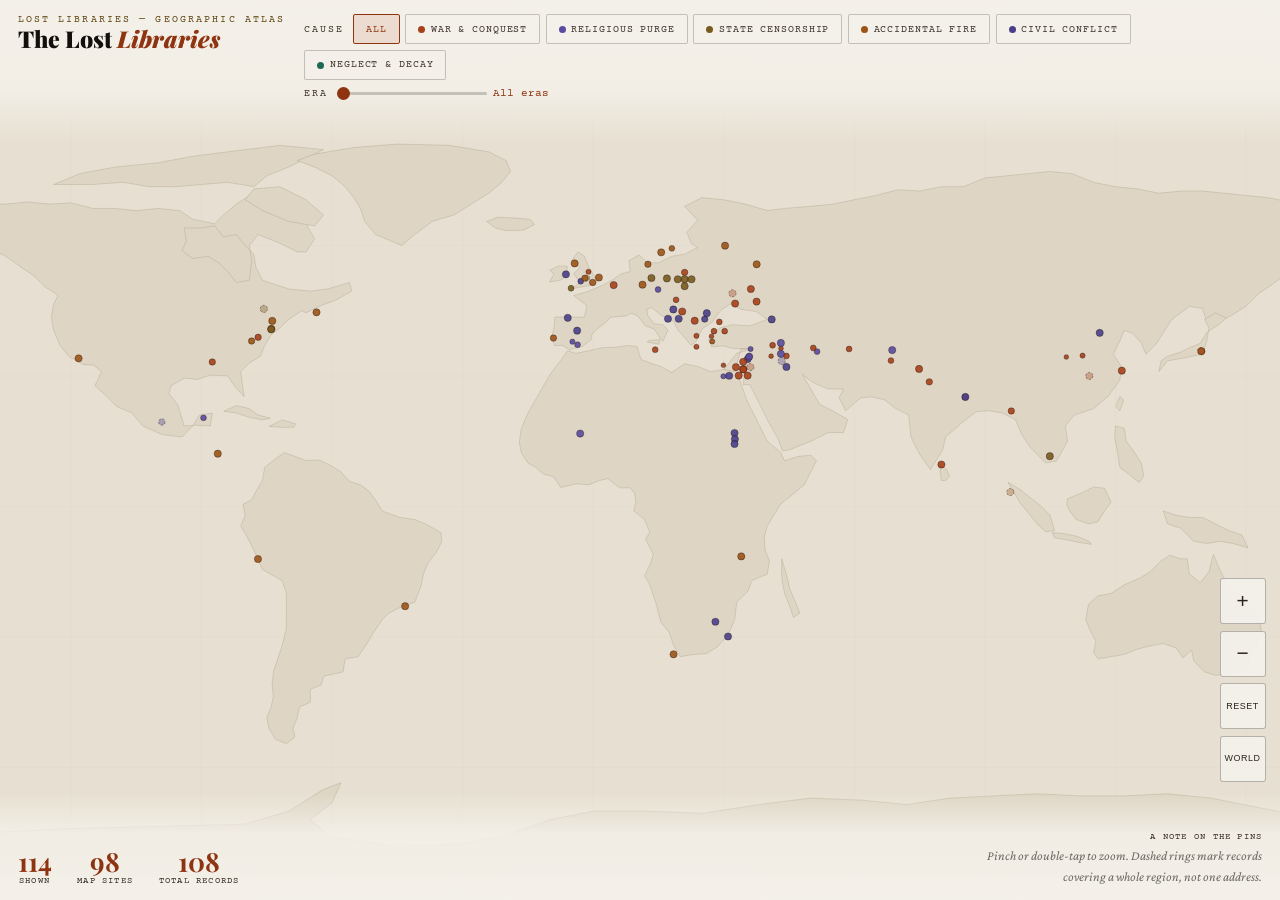
==== map.html @ b938ac0d "Update map.html" ====
<!DOCTYPE html>
<html lang="en">
<head>
<meta charset="UTF-8">
<meta name="viewport" content="width=device-width, initial-scale=1.0, maximum-scale=1.0, user-scalable=no, viewport-fit=cover">
<title>The Lost Libraries — Geographic Atlas of Erasure</title>
<meta name="description" content="Interactive world map of 108 libraries destroyed across 3,785 years of history.">
<link href="https://fonts.googleapis.com/css2?family=Playfair+Display:ital,wght@0,400;0,700;0,900;1,400&family=Crimson+Pro:ital,wght@0,300;0,400;0,600&family=Courier+Prime:wght@400;700&display=swap" rel="stylesheet">
<style>
  :root{
    --ink:#f4f1ea; --parch:#120f0c; --aged:#2a231c;
    --ember:#8f3410; --gold:#5f4310; --ash:#c3bbae; --smoke:#3d342a;
    --panel:#fbf8f2; --sea:#e7e0d2; --land:#ded5c4; --coast:#a89a82;
    --focus:#7a3a10;
  }
  *{margin:0;padding:0;box-sizing:border-box}
  html,body{height:100%;overflow:hidden}
  body{background:var(--ink);color:var(--parch);font-family:'Crimson Pro',Georgia,serif;font-size:17px}

  .skip{position:absolute;top:-100px;left:1rem;background:var(--focus);color:#000;padding:.55rem 1.1rem;z-index:9999;
        text-decoration:none;font-family:'Courier Prime',monospace;font-weight:700;font-size:.85rem;border-radius:0 0 4px 4px}
  .skip:focus{top:0}
  :focus-visible{outline:3px solid var(--focus);outline-offset:2px}

  /* ---------- MAP STAGE ---------- */
  #stage{position:absolute;inset:0;background:var(--sea);overflow:hidden;cursor:grab;
         touch-action:none;-webkit-user-select:none;user-select:none;overscroll-behavior:none}
  #stage.dragging{cursor:grabbing}
  #map{display:block;width:100%;height:100%;touch-action:none}
  .country{fill:var(--land);stroke:var(--coast);stroke-width:.35;vector-effect:non-scaling-stroke}
  .grat{fill:none;stroke:rgba(18,15,12,.05);stroke-width:.4;vector-effect:non-scaling-stroke}

  .mk{cursor:pointer;vector-effect:non-scaling-stroke}
  .mk:hover .mk-core{stroke:#120f0c;stroke-width:1.6}
  .mk-core{stroke:rgba(18,15,12,.45);stroke-width:.8;vector-effect:non-scaling-stroke}
  .mk.sel .mk-core{stroke:#120f0c;stroke-width:2.2;vector-effect:non-scaling-stroke}
  .mk.approx .mk-core{stroke-dasharray:2.2 1.6}
  .mk-halo{fill:none;opacity:0;transition:opacity .2s}
  .mk.sel .mk-halo{opacity:.55}

  /* ---------- LOADING / ERROR ---------- */
  #boot{position:absolute;inset:0;display:flex;align-items:center;justify-content:center;flex-direction:column;
        gap:.9rem;background:var(--sea);z-index:50;text-align:center;padding:2rem}
  #boot.hide{display:none}
  .boot-t{font-family:'Courier Prime',monospace;font-size:.75rem;letter-spacing:.25em;text-transform:uppercase;color:var(--gold)}
  .boot-s{font-family:'Crimson Pro',serif;font-style:italic;color:var(--smoke);max-width:420px;line-height:1.7;font-size:1rem}
  .spin{width:26px;height:26px;border:2px solid rgba(18,15,12,.2);border-top-color:var(--ember);border-radius:50%;
        animation:sp .9s linear infinite}
  @keyframes sp{to{transform:rotate(360deg)}}

  /* ---------- TOP BAR ---------- */
  #top{position:absolute;top:0;left:0;right:0;z-index:20;padding:.9rem 1.1rem 2.6rem;
       background:linear-gradient(180deg,rgba(244,241,234,.97) 0%,rgba(244,241,234,.85) 62%,transparent 100%);
       display:flex;gap:1.2rem;align-items:flex-start;flex-wrap:wrap;pointer-events:none}
  #top > *{pointer-events:auto}
  .brand p{font-family:'Courier Prime',monospace;font-size:.6rem;letter-spacing:.22em;text-transform:uppercase;color:var(--gold);margin-bottom:.1rem}
  .brand h1{font-family:'Playfair Display',serif;font-size:clamp(1rem,2.4vw,1.45rem);font-weight:900;line-height:1.05}
  .brand h1 em{font-style:italic;color:var(--ember)}

  .ctrls{display:flex;flex-direction:column;gap:.5rem;flex:1;min-width:230px}
  .row{display:flex;gap:.35rem;align-items:center;flex-wrap:wrap}
  .lbl{font-family:'Courier Prime',monospace;font-size:.6rem;letter-spacing:.2em;text-transform:uppercase;color:var(--smoke);margin-right:.2rem}
  .fb{font-family:'Courier Prime',monospace;font-size:.62rem;letter-spacing:.09em;text-transform:uppercase;
      padding:.42rem .75rem;border:1px solid rgba(18,15,12,.22);background:rgba(244,241,234,.8);color:var(--smoke);
      cursor:pointer;border-radius:2px;transition:.18s;white-space:nowrap;min-height:30px}
  .fb:hover{border-color:var(--ember);color:var(--parch)}
  .fb[aria-pressed="true"]{color:var(--ember);border-color:var(--ember);background:rgba(168,64,26,.12)}
  .fb .sw{display:inline-block;width:7px;height:7px;border-radius:50%;margin-right:.35rem;vertical-align:middle}

  input[type=range]{-webkit-appearance:none;appearance:none;width:150px;height:3px;background:rgba(18,15,12,.2);
                    border-radius:2px;outline:none;cursor:pointer}
  input[type=range]::-webkit-slider-thumb{-webkit-appearance:none;width:13px;height:13px;background:var(--ember);border-radius:50%;cursor:pointer}
  input[type=range]::-moz-range-thumb{width:13px;height:13px;background:var(--ember);border:none;border-radius:50%;cursor:pointer}
  #eraOut{font-family:'Courier Prime',monospace;font-size:.66rem;color:var(--ember);min-width:9.5rem}

  /* ---------- ZOOM ---------- */
  #zoom{position:absolute;right:.9rem;bottom:7.4rem;z-index:30;display:flex;flex-direction:column;gap:.4rem}
  .zb{width:46px;height:46px;border:1px solid rgba(18,15,12,.28);background:rgba(244,241,234,.94);color:var(--aged);
      font-size:1.3rem;cursor:pointer;border-radius:3px;line-height:1;
      display:flex;align-items:center;justify-content:center;
      -webkit-tap-highlight-color:transparent;touch-action:manipulation}
  .zb:hover,.zb:active{border-color:var(--ember);color:var(--ember);background:rgba(168,64,26,.12)}
  .zb.sm{font-size:.56rem;letter-spacing:.06em}

  /* ---------- BOTTOM ---------- */
  #bot{position:absolute;bottom:0;left:0;right:0;z-index:20;padding:2.4rem 1.1rem .85rem;
       background:linear-gradient(0deg,rgba(244,241,234,.97) 0%,rgba(244,241,234,.85) 62%,transparent 100%);
       display:flex;gap:1.6rem;align-items:flex-end;flex-wrap:wrap;pointer-events:none}
  #bot > *{pointer-events:auto}
  .stat{text-align:center}
  .stat-n{font-family:'Playfair Display',serif;font-size:1.65rem;font-weight:700;color:var(--ember);line-height:1}
  .stat-l{font-family:'Courier Prime',monospace;font-size:.54rem;letter-spacing:.14em;text-transform:uppercase;color:var(--smoke);margin-top:.15rem}
  .note{margin-left:auto;max-width:300px;text-align:right}
  .note b{display:block;font-family:'Courier Prime',monospace;font-size:.55rem;letter-spacing:.14em;
          text-transform:uppercase;color:var(--smoke);margin-bottom:.22rem;font-weight:400}
  .note span{font-size:.82rem;font-style:italic;color:rgba(18,15,12,.6);line-height:1.5}

  /* ---------- PANEL ---------- */
  #panel{position:absolute;top:0;right:0;bottom:0;width:340px;max-width:100%;background:var(--panel);z-index:40;
         border-left:1px solid rgba(18,15,12,.13);transform:translateX(100%);
         transition:transform .34s cubic-bezier(.22,1,.36,1);display:flex;flex-direction:column}
  #panel.open{transform:none}
  #pclose{position:absolute;top:.6rem;right:.6rem;background:none;border:none;color:var(--smoke);
          font-size:1.3rem;cursor:pointer;padding:.25rem .45rem;line-height:1}
  #pclose:hover{color:var(--parch)}
  #pin{overflow-y:auto;padding:1.5rem 1.4rem 2rem;flex:1}
  #pin::-webkit-scrollbar{width:3px}
  #pin::-webkit-scrollbar-thumb{background:var(--ash)}
  .pb{font-family:'Courier Prime',monospace;font-size:.58rem;letter-spacing:.2em;text-transform:uppercase;
      padding:.2rem .7rem;border:1px solid;display:inline-block;margin-bottom:.7rem}
  .pt{font-family:'Playfair Display',serif;font-size:1.35rem;line-height:1.2;margin-bottom:.3rem}
  .pl{font-family:'Courier Prime',monospace;font-size:.66rem;color:var(--smoke);margin-bottom:.4rem}
  .papprox{font-family:'Courier Prime',monospace;font-size:.58rem;color:var(--gold);
           border:1px solid rgba(208,160,64,.3);padding:.18rem .5rem;display:inline-block;margin-bottom:1rem}
  .pd{font-size:.97rem;color:var(--aged);line-height:1.85}
  .pp{margin-top:1.1rem;padding-top:1.1rem;border-top:1px solid rgba(18,15,12,.1)}
  .pp b{display:block;font-family:'Courier Prime',monospace;font-size:.55rem;letter-spacing:.2em;
        text-transform:uppercase;color:var(--ember);margin-bottom:.2rem;font-weight:400}
  .pp span{font-size:.9rem;color:var(--smoke)}
  .psame{margin-top:1.1rem;padding-top:1.1rem;border-top:1px solid rgba(18,15,12,.1)}
  .psame b{display:block;font-family:'Courier Prime',monospace;font-size:.55rem;letter-spacing:.2em;
           text-transform:uppercase;color:var(--smoke);margin-bottom:.45rem;font-weight:400}
  .psame button{display:block;width:100%;text-align:left;background:none;border:none;border-left:2px solid;
                padding:.3rem .6rem;margin-bottom:.25rem;color:var(--aged);font-family:'Crimson Pro',serif;
                font-size:.88rem;cursor:pointer}
  .psame button:hover{background:rgba(255,255,255,.04);color:var(--parch)}

  /* ---------- TOOLTIP ---------- */
  #tip{position:absolute;z-index:45;pointer-events:none;display:none;background:rgba(251,248,242,.97);
       border:1px solid rgba(18,15,12,.2);padding:.42rem .7rem;max-width:230px}
  #tip .n{font-family:'Playfair Display',serif;font-size:.9rem;line-height:1.25}
  #tip .m{font-family:'Courier Prime',monospace;font-size:.6rem;color:var(--smoke);margin-top:.12rem}

  @media(max-width:640px){
    #panel{width:100%}
    #top{padding:.7rem .8rem 2.2rem;gap:.7rem}
    #bot{padding:2rem .8rem .7rem;gap:1rem}
    .note{display:none}
    #zoom{bottom:6.4rem;right:.7rem}
    input[type=range]{width:110px}
  }
  @media(prefers-reduced-motion:reduce){*{transition:none!important;animation:none!important}}
</style>
</head>
<body>
<a href="#panel" class="skip">Skip to details panel</a>

<div id="stage">
  <svg id="map" role="application" aria-label="World map of destroyed libraries. Use arrow keys to pan, plus and minus to zoom.">
    <g id="gGrat"></g><g id="gLand"></g><g id="gMarks"></g>
  </svg>
</div>

<div id="top">
  <div class="brand">
    <p>Lost Libraries &mdash; Geographic Atlas</p>
    <h1>The Lost <em>Libraries</em></h1>
  </div>
  <div class="ctrls">
    <div class="row" role="group" aria-label="Filter by cause of destruction" id="causeRow">
      <span class="lbl">Cause</span>
    </div>
    <div class="row">
      <span class="lbl">Era</span>
      <input type="range" id="era" min="0" max="9" value="0" aria-label="Filter by historical era">
      <span id="eraOut">All eras</span>
    </div>
  </div>
</div>

<div id="zoom">
  <button class="zb" id="zin"  aria-label="Zoom in">+</button>
  <button class="zb" id="zout" aria-label="Zoom out">&minus;</button>
  <button class="zb sm" id="zres"  aria-label="Reset to default view">RESET</button>
  <button class="zb sm" id="zworld" aria-label="Show whole world">WORLD</button>
</div>

<div id="bot">
  <div class="stat"><div class="stat-n" id="sShown">108</div><div class="stat-l">Shown</div></div>
  <div class="stat"><div class="stat-n" id="sSites">—</div><div class="stat-l">Map Sites</div></div>
  <div class="stat"><div class="stat-n">108</div><div class="stat-l">Total Records</div></div>
  <div class="note">
    <b>A note on the pins</b>
    <span>Pinch or double-tap to zoom. Dashed rings mark records covering a whole region, not one address.</span>
  </div>
</div>

<div id="panel" role="complementary" aria-label="Library details" aria-hidden="true">
  <button id="pclose" aria-label="Close details panel">&#x2715;</button>
  <div id="pin"></div>
</div>

<div id="tip" role="tooltip"></div>

<script>
var COASTLINES = [
  "M905.6 417.8L908.3 431.7L916.7 444.4L926.7 450.0L936.1 458.3L950.0 462.2L958.3 475.6L977.8 471.1L994.4 472.2L1008.3 466.7L1018.9 464.4L1033.3 476.1L1047.2 476.1L1052.8 483.3L1054.4 494.4L1051.7 505.6L1065.6 516.7L1072.2 532.8L1066.7 541.7L1076.7 561.1L1073.3 572.2L1065.6 588.3L1072.2 600.0L1080.6 625.0L1086.1 647.2L1097.2 661.1L1102.8 677.8L1111.1 691.7L1127.8 688.9L1144.4 687.8L1158.3 679.4L1172.2 663.9L1180.6 644.4L1183.3 622.2L1197.2 608.3L1202.8 594.4L1222.2 586.1L1225.0 569.4L1219.4 555.6L1218.3 538.9L1222.2 525.0L1230.6 511.1L1238.9 497.2L1252.8 486.1L1269.4 472.2L1285.0 441.7L1277.8 434.4L1261.1 436.1L1244.4 441.7L1238.9 430.6L1222.2 416.7L1216.7 405.6L1205.6 383.3L1197.2 366.7L1188.9 344.4L1183.3 326.7L1166.7 325.0L1150.0 327.8L1133.3 321.1L1116.7 317.8L1100.0 328.9L1086.1 321.1L1072.2 316.7L1061.1 312.2L1055.6 295.6L1044.4 294.4L1027.8 296.7L1011.1 297.2L994.4 301.1L977.8 304.4L967.2 301.1L958.3 313.9L947.2 327.8L938.9 341.7L927.8 361.1L916.7 380.6L908.3 400.0L905.6 417.8Z",
  "M947.2 284.4L950.0 271.1L951.1 258.3L966.7 257.8L988.9 258.3L991.7 243.3L975.0 230.6L994.4 225.0L1013.9 216.7L1023.9 211.1L1036.1 202.8L1047.2 200.0L1045.6 186.1L1058.3 178.9L1069.4 188.9L1083.3 188.9L1100.0 180.6L1116.7 177.8L1133.3 169.4L1125.0 163.9L1119.4 150.0L1133.3 134.4L1116.7 116.7L1138.9 105.6L1166.7 108.3L1194.4 113.9L1222.2 122.2L1244.4 119.4L1277.8 116.7L1305.6 113.9L1333.3 108.3L1361.1 102.8L1388.9 95.6L1416.7 97.2L1444.4 91.7L1472.2 91.7L1500.0 80.6L1527.8 77.8L1555.6 75.0L1583.3 72.2L1611.1 75.0L1638.9 86.1L1666.7 91.7L1694.4 94.4L1722.2 100.0L1750.0 97.2L1777.8 97.2L1805.6 100.0L1833.3 102.8L1861.1 105.6L1888.9 111.1L1916.7 113.9L1944.4 112.2L1972.2 116.7L1997.2 130.6L1983.3 141.7L1955.6 152.8L1927.8 163.9L1905.6 177.8L1900.0 194.4L1877.8 208.3L1866.7 216.7L1850.0 227.8L1833.3 244.4L1811.1 258.3L1783.3 263.9L1777.8 247.2L1761.1 244.4L1738.9 261.1L1727.8 277.8L1719.4 291.7L1705.6 305.6L1700.0 291.7L1688.9 278.9L1677.8 275.0L1672.2 288.9L1663.9 305.6L1675.0 322.2L1672.2 338.9L1658.3 358.3L1638.9 375.0L1613.9 383.3L1602.8 397.2L1605.6 416.7L1591.7 441.7L1577.8 444.4L1558.3 425.0L1547.2 408.3L1538.9 388.9L1522.2 380.6L1505.6 377.8L1488.9 378.9L1472.2 391.7L1450.0 411.1L1446.1 427.8L1430.6 452.8L1416.7 433.3L1405.6 411.1L1402.8 383.3L1386.1 375.0L1372.2 363.9L1355.6 360.0L1341.7 361.1L1322.2 377.8L1313.9 361.1L1319.4 350.0L1300.0 350.0L1280.6 341.7L1269.4 333.3L1266.7 330.6L1277.8 350.0L1288.9 369.4L1305.6 377.8L1325.0 388.9L1319.4 405.6L1300.0 405.6L1277.8 416.7L1250.0 427.8L1241.7 428.9L1236.1 413.9L1222.2 388.9L1211.1 366.7L1200.0 344.4L1191.7 344.4L1193.3 325.0L1200.0 300.0L1183.3 304.4L1166.7 325.0L1180.6 327.8L1188.9 298.3L1202.8 298.9L1177.8 298.3L1166.7 295.0L1151.1 296.1L1147.2 286.1L1161.1 272.2L1177.8 267.8L1200.0 269.4L1222.2 261.1L1208.3 251.1L1188.9 248.3L1175.0 241.7L1163.9 248.3L1158.3 255.6L1152.8 263.9L1138.9 273.3L1131.7 288.9L1125.0 294.4L1116.7 284.4L1108.3 275.0L1102.8 263.9L1086.1 255.6L1075.0 246.1L1068.3 247.8L1069.4 255.6L1077.8 266.7L1088.9 267.8L1095.6 275.0L1088.9 288.9L1086.7 287.2L1077.8 273.3L1066.7 269.4L1056.7 256.7L1048.9 253.3L1041.7 256.7L1022.2 258.3L1016.7 264.4L1002.8 275.0L998.3 280.6L997.2 287.2L986.1 295.6L969.4 300.0L961.1 294.4L950.6 294.4L947.2 284.4Z",
  "M66.7 135.0L77.8 122.2L100.0 110.0L130.6 103.9L166.7 108.3L194.4 111.1L216.7 113.3L250.0 113.9L277.8 111.1L305.6 113.9L333.3 112.2L361.1 119.4L388.9 119.4L416.7 122.2L444.4 119.4L472.2 122.2L488.9 133.3L516.7 138.9L527.8 127.8L544.4 113.9L561.1 102.8L583.3 97.2L605.6 105.6L622.2 122.2L633.3 138.9L644.4 158.3L633.3 175.0L622.2 175.0L600.0 163.9L572.2 152.8L561.1 166.7L563.9 186.1L561.1 211.1L544.4 213.9L533.3 200.0L522.2 188.9L508.3 180.6L488.9 183.3L475.0 173.3L480.6 161.1L477.8 144.4L500.0 144.4L516.7 141.7L527.8 155.6L544.4 152.8L555.6 166.7L566.7 177.8L569.4 194.4L577.8 211.1L611.1 222.2L638.9 225.0L661.1 222.2L688.9 213.9L691.7 225.0L672.2 236.1L650.0 244.4L633.3 252.8L627.8 250.0L611.1 261.1L600.0 272.2L588.9 280.6L580.6 294.4L575.0 308.3L561.1 316.7L550.0 327.8L552.8 350.0L554.4 360.0L541.7 345.6L533.3 333.3L511.1 332.2L494.4 337.8L477.8 336.1L461.1 345.6L458.3 356.1L469.4 369.4L477.8 397.2L491.7 396.1L511.1 397.2L513.9 380.6L497.2 383.3L488.9 397.2L475.0 411.1L450.0 408.3L425.0 397.2L411.1 380.6L391.7 372.2L377.8 358.3L363.9 345.6L372.2 327.8L362.2 319.4L348.9 318.9L330.6 308.3L319.4 294.4L311.1 275.0L308.3 258.3L311.1 241.7L316.7 230.6L300.0 219.4L286.1 205.6L269.4 194.4L250.0 180.6L227.8 169.4L200.0 166.7L177.8 163.9L161.1 172.2L144.4 180.6L122.2 188.9L100.0 194.4L83.3 197.2L88.9 183.3L105.6 175.0L97.2 163.9L83.3 161.1L77.8 147.2L66.7 135.0Z",
  "M311.1 88.9L344.4 75.0L388.9 66.7L444.4 61.1L488.9 52.8L533.3 47.2L600.0 38.9L655.6 44.4L633.3 55.6L611.1 66.7L583.3 77.8L566.7 91.7L533.3 86.1L500.0 88.9L466.7 91.7L433.3 91.7L400.0 86.1L361.1 88.9L311.1 88.9Z",
  "M566.7 94.4L600.0 91.7L633.3 108.3L655.6 127.8L644.4 141.7L611.1 136.1L577.8 122.2L555.6 108.3L566.7 94.4Z",
  "M550.0 525.0L555.6 511.1L552.8 497.2L563.9 491.7L569.4 480.6L577.8 466.7L580.6 450.0L594.4 438.9L605.6 431.1L619.4 436.1L633.3 441.1L650.0 440.6L663.9 447.2L677.8 455.6L688.9 467.8L702.8 472.2L713.9 480.6L722.2 491.7L730.6 505.6L752.8 513.9L772.2 516.7L786.1 522.2L805.6 533.3L806.7 544.4L800.0 558.3L788.9 572.2L783.3 586.1L780.6 600.0L772.2 622.2L755.6 627.8L738.9 636.1L730.6 644.4L719.4 661.1L711.1 675.0L700.0 691.7L683.3 694.4L680.6 711.1L655.6 716.7L652.8 727.8L638.9 733.3L638.9 750.0L625.0 755.6L622.2 769.4L616.7 783.3L619.4 794.4L608.3 802.8L594.4 797.2L586.1 783.3L583.3 769.4L588.9 755.6L591.7 741.7L590.0 727.8L591.7 711.1L597.2 694.4L602.8 677.8L608.3 655.6L608.3 633.3L608.3 611.1L602.8 594.4L577.8 580.6L566.7 555.6L558.3 538.9L550.0 525.0Z",
  "M1628.9 644.4L1632.2 625.0L1644.4 613.9L1661.1 611.1L1677.8 600.0L1697.2 591.7L1711.1 583.3L1725.0 569.4L1736.1 562.2L1750.0 566.7L1758.3 566.7L1761.1 586.1L1775.0 597.2L1786.1 583.3L1791.7 561.1L1800.0 580.6L1811.1 602.8L1825.0 613.9L1836.1 625.0L1850.0 641.7L1852.8 658.3L1847.2 677.8L1838.9 688.9L1833.3 705.6L1819.4 713.9L1805.6 713.9L1794.4 715.6L1780.6 711.1L1766.7 697.2L1763.9 683.3L1752.8 693.3L1744.4 680.6L1727.8 675.0L1711.1 677.8L1694.4 682.2L1677.8 688.9L1661.1 691.7L1644.4 694.4L1638.9 686.1L1641.7 672.2L1633.3 655.6L1628.9 644.4Z",
  "M0.0 933.3L111.1 936.1L222.2 916.7L333.3 911.1L444.4 908.3L555.6 905.6L611.1 888.9L655.6 861.1L677.8 852.8L666.7 877.8L638.9 900.0L666.7 922.2L750.0 933.3L833.3 930.6L888.9 919.4L944.4 900.0L1000.0 888.9L1066.7 888.9L1138.9 891.7L1211.1 880.6L1277.8 872.2L1344.4 875.0L1400.0 880.6L1455.6 872.2L1511.1 869.4L1566.7 866.7L1622.2 869.4L1677.8 869.4L1733.3 866.7L1788.9 872.2L1844.4 883.3L1900.0 894.4L1944.4 905.6L2000.0 933.3L2000.0 972.2L0.0 972.2L0.0 933.3Z",
  "M755.6 166.7L722.2 152.8L708.3 136.1L702.8 119.4L694.4 105.6L683.3 91.7L666.7 77.8L644.4 66.7L622.2 58.3L644.4 50.0L694.4 41.7L750.0 37.2L816.7 38.9L866.7 47.2L888.9 58.3L894.4 72.2L883.3 86.1L866.7 100.0L844.4 113.9L822.2 127.8L794.4 136.1L772.2 152.8L755.6 166.7Z",
  "M1240.6 566.7L1247.2 588.9L1251.1 605.6L1258.3 622.2L1263.9 636.1L1255.6 641.7L1251.1 627.8L1244.4 611.1L1241.1 594.4L1240.6 583.3L1240.6 566.7Z",
  "M972.2 222.2L983.3 213.9L975.0 202.8L983.3 194.4L972.2 186.1L980.6 175.0L988.9 180.6L994.4 194.4L1002.8 208.3L1008.3 206.7L1002.8 216.7L988.9 218.9L972.2 222.2Z",
  "M944.4 213.3L950.0 202.8L944.4 198.3L955.6 192.8L966.7 193.3L966.7 205.6L958.3 211.1L944.4 213.3Z",
  "M1722.2 327.8L1733.3 313.9L1750.0 311.1L1763.9 308.3L1777.8 305.6L1783.3 288.9L1786.1 272.2L1780.6 261.1L1794.4 252.8L1808.3 259.4L1800.0 266.7L1783.3 277.8L1775.0 291.7L1761.1 297.2L1750.0 302.8L1733.3 308.3L1725.0 313.9L1722.2 327.8Z",
  "M1958.3 691.7L1969.4 700.0L1983.3 711.1L1991.7 719.4L1983.3 722.2L1972.2 730.6L1961.1 727.8L1955.6 725.0L1950.0 733.3L1938.9 744.4L1927.8 755.6L1936.1 760.0L1947.2 752.8L1961.1 738.9L1966.7 727.8L1961.1 716.7L1958.3 691.7Z",
  "M1529.4 468.9L1544.4 477.8L1558.3 488.9L1572.2 500.0L1583.3 511.1L1588.9 530.6L1577.8 532.2L1566.7 522.2L1555.6 508.3L1544.4 494.4L1529.4 468.9Z",
  "M1605.6 490.0L1622.2 483.3L1638.9 475.0L1652.8 476.7L1661.1 494.4L1652.8 505.6L1644.4 519.4L1633.3 522.2L1616.7 516.7L1608.3 505.6L1604.4 497.2L1605.6 490.0Z",
  "M1586.1 533.3L1600.0 534.4L1616.7 537.8L1633.3 544.4L1636.1 548.3L1622.2 546.1L1605.6 542.8L1588.9 540.0L1586.1 533.3Z",
  "M1727.8 505.6L1744.4 511.1L1761.1 513.9L1777.8 513.9L1794.4 522.2L1811.1 530.6L1827.8 536.1L1836.1 552.8L1816.7 547.2L1800.0 544.4L1783.3 547.2L1766.7 544.4L1750.0 527.8L1733.3 522.2L1727.8 505.6Z",
  "M1666.7 397.2L1677.8 400.0L1680.6 416.7L1688.9 427.8L1700.0 444.4L1702.8 461.1L1697.2 469.4L1683.3 458.3L1672.2 450.0L1669.4 430.6L1665.6 411.1L1666.7 397.2Z",
  "M528.3 378.3L544.4 371.1L561.1 375.0L572.2 383.3L587.8 387.2L577.8 389.4L561.1 386.1L544.4 380.6L528.3 378.3Z",
  "M863.9 136.1L877.8 130.6L900.0 131.7L919.4 133.3L925.0 140.0L911.1 147.2L888.9 147.8L875.0 144.4L863.9 136.1Z",
  "M1443.3 446.7L1451.1 452.8L1455.0 461.1L1450.0 466.7L1444.4 466.7L1442.8 455.6L1443.3 446.7Z",
  "M1667.2 372.2L1672.2 359.4L1677.2 363.9L1672.2 377.8L1667.2 372.2Z",
  "M1068.9 290.0L1083.9 292.8L1085.0 287.2L1072.2 287.8L1068.9 290.0Z",
  "M586.1 397.8L602.8 389.4L620.0 394.4L617.8 398.9L602.2 398.9L586.1 397.8Z"
];
var LIBRARIES = [
  {id:1, name:"Library of Zimri-Lim", year:-1761, cause:"war", lat:34.55, lon:40.88, loc:"Mari, Mesopotamia", perp:"Hammurabi of Babylon", desc:"One of the oldest recorded library destructions in history. Hammurabi conquered Mari and razed its palace, destroying a vast archive of cuneiform tablets — one of the richest administrative and literary collections of the Bronze Age. The world's first documented biblioclasm."},
  {id:2, name:"Library of Ashurbanipal", year:-612, cause:"war", lat:36.36, lon:43.15, loc:"Nineveh, Neo-Assyrian Empire", perp:"Coalition of Babylonians, Scythians & Medes", desc:"A supreme irony: the fire that destroyed Nineveh baked the clay tablets and preserved them for 2,600 years. The library held the Epic of Gilgamesh and the largest collection of the ancient Near East. Much of what we know of Mesopotamian literature survived precisely because the library burned."},
  {id:3, name:"Xianyang Palace and State Archives", year:-206, cause:"war", lat:34.36, lon:108.72, loc:"Xianyang, Qin China", perp:"Xiang Yu", desc:"Rebel general Xiang Yu burned the Qin imperial palace for three months. The archives held records of the very book burnings Qin Shi Huang had ordered decades earlier — a destruction of the documentation of prior destruction. A recursive erasure spanning generations."},
  {id:4, name:"Library of Pergamon", year:-133, cause:"war", lat:39.13, lon:27.18, loc:"Pergamon, Asia Minor", perp:"Rome / Mark Antony", desc:"The second greatest library of antiquity after Alexandria, holding an estimated 200,000 scrolls. When the last king of Pergamon bequeathed his kingdom to Rome, the library's fate became entangled in power struggles. Mark Antony allegedly stripped its entire contents and gave them to Cleopatra as a gift — transferring one civilisation's memory to another as a romantic gesture."},
  {id:5, name:"Library of Alexandria", year:-48, cause:"war", lat:31.2, lon:29.92, loc:"Alexandria, Egypt", perp:"Disputed — Caesar, Aurelian, Theophilus & others", desc:"The most mythologized library destruction in history. Alexandria suffered multiple partial destructions across centuries, not one catastrophic burning. At its height it may have held 700,000 scrolls — the sum of ancient Mediterranean knowledge. Its loss was less an event than a slow bleed across four centuries."},
  {id:6, name:"Imperial Library of Luoyang", year:189, cause:"war", lat:34.68, lon:112.45, loc:"Luoyang, Han China", perp:"Dong Zhuo", desc:"Warlord Dong Zhuo deliberately burned Luoyang to slow pursuing enemies. The imperial library, holding Han dynasty archives on silk and bamboo scrolls, burned with the city. Thousands of irreplaceable texts lost in a single afternoon of scorched-earth strategy."},
  {id:7, name:"Library of Celsus", year:262, cause:"fire", lat:37.94, lon:27.34, loc:"Ephesus, Asia Minor", perp:"Herulian invasion / earthquake", desc:"The third largest library of the ancient world, holding 12,000 scrolls. Built as a monument to the Roman senator Celsus, its magnificent facade still stands in modern Turkey. Destroyed in 262 AD during the Herulian sack of Ephesus, possibly preceded by an earthquake. The building survived as a shell for centuries after the knowledge inside was ash."},
  {id:8, name:"Library of Pantainos", year:267, cause:"war", lat:37.97, lon:23.72, loc:"Athens, Roman Greece", perp:"Heruli invasion", desc:"The Library of Pantainos, donated to Athens in the 2nd century AD, was destroyed during the Herulian invasion of 267. The Heruli sacked Athens in a devastating raid that wiped out much of the city's classical heritage. The library was never rebuilt."},
  {id:9, name:"Hadrian's Library", year:267, cause:"war", lat:37.975, lon:23.725, loc:"Athens, Roman Greece", perp:"Heruli invasion", desc:"Built by Emperor Hadrian in 132 AD, this vast complex held hundreds of rooms of papyrus scrolls alongside lecture halls and gardens. Seriously damaged in the Herulian invasion of 267, its scholarly function never fully recovered. The site is now an archaeological ruin in central Athens."},
  {id:10, name:"Library of Antioch", year:364, cause:"religion", lat:36.2, lon:36.16, loc:"Antioch, Roman Syria", perp:"Emperor Jovian", desc:"Emperor Jovian ordered the destruction of Antioch's great library, which Julian the Apostate had richly stocked with philosophical and scientific works from across the ancient world. An ideological purge disguised as administrative action."},
  {id:11, name:"Library of the Serapeum", year:392, cause:"religion", lat:31.18, lon:29.9, loc:"Alexandria, Egypt", perp:"Bishop Theophilus of Alexandria", desc:"The daughter library of Alexandria, housed in the Temple of Serapis, was destroyed when Bishop Theophilus converted the pagan temple to a church. What remained of ancient Alexandrian scholarship was extinguished in the name of the new faith — a theological coup dressed as renovation."},
  {id:12, name:"Library of York (Eboracum)", year:867, cause:"war", lat:53.96, lon:-1.08, loc:"York, England", perp:"Viking Great Heathen Army", desc:"York was the greatest centre of learning in 8th-century Europe, its library assembled by the scholar Alcuin — tutor to Charlemagne and a key architect of the Carolingian Renaissance. The Viking Great Heathen Army's sack in 867 AD effectively ended York's role as a European intellectual hub. Alcuin had already left for France; what remained was lost. Alcuin had catalogued the collection in a poem naming over 200 authors and carried many of the best volumes to Charlemagne's court in 782, seeding the libraries of Frankish Europe before the Vikings took the rest."},
  {id:13, name:"Library of al-Hakam II", year:976, cause:"religion", lat:37.88, lon:-4.78, loc:"Cordoba, Al-Andalus", perp:"Al-Mansur & conservative scholars", desc:"Caliph al-Hakam II assembled 400,000 volumes — the largest library in 10th-century Europe. After his death, regent Al-Mansur burned all books on philosophy and ancient science to curry favor with conservative clerics. The greatest library of medieval Europe destroyed by its own government."},
  {id:14, name:"Library of Rayy", year:1029, cause:"religion", lat:35.6, lon:51.44, loc:"Rayy, Buyid Emirate", perp:"Sultan Mahmud of Ghazni", desc:"Sultan Mahmud conquered Rayy and ordered the burning of its library, destroying all books he deemed heretical. The Buyid Emirate had been a great patron of philosophy and science; this purge targeted precisely those achievements."},
  {id:15, name:"Library at Sazava Monastery", year:1097, cause:"religion", lat:49.87, lon:14.9, loc:"Sazava, Holy Roman Empire", perp:"Abbot Diethard", desc:"After the Slavonic Benedictines were expelled from Sazava Monastery, the new Latin-rite abbot Diethard ordered the destruction of Slavonic books and manuscripts collected there for decades. The loss eliminated the primary repository of Old Church Slavonic literary culture in Bohemia."},
  {id:16, name:"Library of Banu Ammar (Dar al-Ilm)", year:1109, cause:"war", lat:34.43, lon:35.85, loc:"Tripoli, Fatimid Caliphate", perp:"Crusaders under Baldwin I", desc:"Medieval chroniclers credited the library with up to three million volumes. The figure comes from later Arabic sources and is almost certainly inflated, but every account agrees the collection was among the largest in the Islamic world. When Crusaders took the city it reportedly took days to burn. Muslim sources say soldiers used manuscripts as toilet paper before burning them. Contemporaries described it as a catastrophe without precedent. Muslim chroniclers wrote that scholars wept as manuscripts were fed to the flames over several days."},
  {id:17, name:"Library of Ghazna", year:1151, cause:"war", lat:33.55, lon:68.42, loc:"Ghazna, Ghurid Empire", perp:"Ala al-Din Husayn", desc:"The city of Ghazna was sacked and burned for seven days as revenge for the killing of two brothers. Libraries and palaces built by the Ghaznavid dynasty — the dynasty that had produced the great scholar Al-Biruni — were destroyed in the prolonged act of retribution."},
  {id:18, name:"Library of Nishapur", year:1154, cause:"war", lat:36.21, lon:58.8, loc:"Nishapur, Seljuk Empire", perp:"Oghuz Turks", desc:"Nishapur, birthplace of Omar Khayyam and one of the great intellectual cities of the Islamic world, was partially destroyed during the collapse of the Seljuk Empire. Its libraries — at least thirteen institutions that had made it a centre of learning along the Silk Road — were sacked and burned."},
  {id:19, name:"Library of the Church of Jacob Mar", year:1171, cause:"war", lat:37.06, lon:41.22, loc:"Nisibis, Zengid State", perp:"Nur al-Din Zengi", desc:"The church and its library of 1,000 volumes were looted and destroyed by forces under Nur al-Din Zengi. Nisibis had been a significant centre of Syriac Christian scholarship since late antiquity; this destruction extinguished the last remnants of that tradition in the region."},
  {id:20, name:"Nalanda University Library", year:1193, cause:"war", lat:25.14, lon:85.44, loc:"Bihar, India", perp:"Bakhtiyar Khilji", desc:"The greatest repository of Buddhist scholarship in history — a university accumulating knowledge for 700 years. Persian chronicler Minhaj-i-Siraj wrote that the library burned for months, though he was writing decades later and from hearsay. A surviving monk said the soldiers asked what the burning buildings were, and by the time anyone could explain, it was too late."},
  {id:21, name:"Libraries of Constantinople (Fourth Crusade)", year:1204, cause:"war", lat:41.01, lon:28.98, loc:"Constantinople, Byzantine Empire", perp:"Fourth Crusade", desc:"Christian crusaders sacked the Christian capital, scattering a library that preserved classical Greek texts unknown in Western Europe. Works of Aristotle, Plato, and ancient drama were lost or scattered by soldiers who could not read them."},
  {id:22, name:"Imperial Library of Constantinople", year:1204, cause:"war", lat:41.015, lon:28.975, loc:"Constantinople, Byzantine Empire", perp:"Disputed — Fourth Crusade / Ottoman conquest", desc:"Founded in the 4th century and holding over 100,000 volumes at its height, the Imperial Library outlasted the libraries of Alexandria and Pergamon only to meet a disputed end. Scholars debate whether it was destroyed in the Crusader sack of 1204, during the Ottoman conquest of 1453, or lost to fires over centuries."},
  {id:23, name:"Alamut Castle Library", year:1256, cause:"war", lat:36.45, lon:50.57, loc:"Alamut, Persia", perp:"Mongols under Hulagu Khan", desc:"The Nizari Ismaili mountain fortress held a legendary library of astronomical and philosophical texts. Astronomer Nasir al-Din al-Tusi rescued some manuscripts before the Mongols arrived. What he saved quietly influenced European science for centuries."},
  {id:24, name:"House of Wisdom", year:1258, cause:"war", lat:33.34, lon:44.4, loc:"Baghdad, Iraq", perp:"Mongols under Hulagu Khan", desc:"The intellectual capital of the Islamic Golden Age. Chroniclers wrote that the Tigris ran black with ink and red with blood — an image repeated for centuries, though it comes from narrative accounts rather than any count of what was held. The sack was devastating and real. Modern scholarship is more cautious than the legend: Islamic intellectual life continued elsewhere, notably at Maragha, where al-Tusi built an observatory within years."},
  {id:25, name:"Libraries of Constantinople (Ottoman Conquest)", year:1453, cause:"war", lat:41.02, lon:28.96, loc:"Constantinople, Byzantine Empire", perp:"Ottoman Turks", desc:"The final fall of Constantinople scattered what survived of Byzantine scholarship. Fleeing scholars, carrying whatever texts they could, inadvertently seeded the Italian Renaissance — the destruction of one civilization sparking the birth of another."},
  {id:26, name:"Madrassah Library of Granada", year:1499, cause:"religion", lat:37.18, lon:-3.6, loc:"Granada, Spain", perp:"Cardinal Cisneros", desc:"80,000 Arabic manuscripts burned in Granada's central square as part of forced Christianization. Poetry, philosophy, history, astronomy — ash by morning. Cisneros later wrote admiringly about Arab learning, apparently without irony."},
  {id:27, name:"Bibliotheca Corviniana", year:1526, cause:"war", lat:47.5, lon:19.04, loc:"Buda, Hungary", perp:"Ottoman Turks", desc:"King Matthias Corvinus assembled what was considered the second greatest library in Europe after the Vatican — over 2,000 illuminated manuscripts. When the Ottomans defeated Hungary at Mohacs in 1526, the library was looted and scattered. Some manuscripts ended up in Istanbul; others disappeared entirely. What survived became treasures in museums across three continents. Scholars spent centuries afterwards tracking down surviving volumes scattered across European collections."},
  {id:28, name:"English Monastic Libraries", year:1535, cause:"govt", lat:52.5, lon:-1.5, loc:"England", perp:"Royal officials under Henry VIII", desc:"The Dissolution of the Monasteries scattered and destroyed centuries of medieval scholarship. Manuscripts were used as wastepaper, bookbinders' material, and kindling. One visitor described monastery books being used to scrub candlesticks. An entire literary heritage decimated in a decade for political and economic gain."},
  {id:29, name:"Glasney College Library", year:1548, cause:"govt", lat:50.16, lon:-5.1, loc:"Penryn, Cornwall", perp:"Royal officials under Edward VI", desc:"The destruction of Glasney College erased the only institutional repository of the Cornish literary tradition. The Cornish language's near-extinction began here, with a pile of burning manuscripts."},
  {id:30, name:"Records on Gozo", year:1551, cause:"war", lat:36.04, lon:14.24, loc:"Gozo, Hospitaller Malta", perp:"Ottoman Turks", desc:"Most paper records held on Gozo were lost during an Ottoman raid in 1551. The raid depopulated much of the island, and the administrative and historical records that documented Gozo's medieval history were either taken or burned. An entire chapter of Maltese documentary history erased in a single raid."},
  {id:31, name:"Maya Codices of the Yucatan", year:1562, cause:"religion", lat:20.39, lon:-89.56, loc:"Mani, Mexico", perp:"Bishop Diego de Landa", desc:"De Landa burned virtually the entire written record of Maya civilization in a single auto-da-fe. Only 4 Maya codices survive today. He later wrote a book about Maya culture using oral knowledge from survivors — a record of the civilization whose written memory he himself destroyed."},
  {id:32, name:"Raglan Castle Library", year:1646, cause:"civil", lat:51.77, lon:-2.87, loc:"Raglan, Wales", perp:"Parliamentary Army", desc:"The Earl of Worcester's library was burned during the English Civil War — not as military necessity but as cultural contempt for the Royalist aristocracy. The books were a proxy for the men who owned them."},
  {id:33, name:"Swedish National Library, Tre Kronor", year:1697, cause:"fire", lat:59.33, lon:18.07, loc:"Stockholm, Sweden", perp:"Accidental fire", desc:"The Tre Kronor castle fire of 1697 destroyed the Swedish National Library and Royal Archives housed within it. Centuries of Swedish royal records, medieval manuscripts, and the accumulated archives of the Vasa dynasty were lost. The fire began in a chimney and spread so rapidly that little could be saved."},
  {id:34, name:"University of Copenhagen Library", year:1728, cause:"fire", lat:55.68, lon:12.57, loc:"Copenhagen, Denmark", perp:"Copenhagen Fire of 1728", desc:"The great fire that devastated central Copenhagen in 1728 consumed the University Library, one of Scandinavia's most important scholarly collections. Thousands of volumes of Nordic history, theology, and natural philosophy — including irreplaceable manuscripts of Old Norse literature — were lost in the catastrophic blaze."},
  {id:35, name:"Cotton Library, London", year:1731, cause:"fire", lat:51.5, lon:-0.13, loc:"London, UK", perp:"Accidental fire at Ashburnham House", desc:"The Cotton Library, assembled by antiquary Robert Cotton and containing irreplaceable Anglo-Saxon manuscripts including Beowulf and two copies of Magna Carta, was severely damaged by fire at Ashburnham House in 1731. Around a quarter of the collection was destroyed or badly damaged. Many manuscripts crumbled to fragments that scholars spent centuries painstakingly reconstructing."},
  {id:36, name:"Royal Library of Portugal, Lisbon", year:1755, cause:"fire", lat:38.71, lon:-9.14, loc:"Lisbon, Portugal", perp:"Great Lisbon Earthquake and fire", desc:"The catastrophic Lisbon earthquake of 1755 triggered a tsunami and fires that burned for six days. The Royal Library in the Palace of Ribeira, holding 70,000 volumes including the only surviving records of Vasco da Gama's original voyages, was completely destroyed. The historical records of the Age of Discovery were lost in an afternoon of geological violence. Among the losses were the only surviving logs and charts from Vasco da Gama's voyages and the early Portuguese explorations, primary records of the Age of Discovery that cannot be reconstructed."},
  {id:37, name:"Zaluski Library", year:1794, cause:"war", lat:52.23, lon:21.01, loc:"Warsaw, Poland", perp:"Imperial Russian Army / Nazi German troops", desc:"One of Europe's first public libraries — 400,000 volumes. Russian forces carried off 262,000 volumes after the Kosciuszko Uprising of 1794. What remained was destroyed again by the Nazis in 1944. One library, two total destructions, 150 years apart."},
  {id:38, name:"Library of Congress (1814)", year:1814, cause:"war", lat:38.89, lon:-77, loc:"Washington D.C., USA", perp:"British Army", desc:"British forces burned the Capitol and its fledgling library during the War of 1812. Thomas Jefferson offered his personal collection of 6,487 books as a replacement — so philosophical and eclectic that some congressmen tried to reject it as too radical. His library became the seed of the modern LOC."},
  {id:39, name:"Several Libraries, Mexico", year:1856, cause:"civil", lat:19.43, lon:-99.13, loc:"Mexico City & major cities, Mexico", perp:"Liberal troops & anti-clericalists", desc:"During and after the Mexican Reform War, liberal governments permitted or carried out the dispersal of numerous ecclesiastical libraries. Church collections accumulated over three centuries of colonial rule were broken up, sold off, or burned as part of anti-clerical reform policies."},
  {id:40, name:"Mughal Imperial Library, Delhi", year:1857, cause:"war", lat:28.65, lon:77.23, loc:"Delhi, India", perp:"British forces (Indian Rebellion)", desc:"The Mughal court's library represented centuries of accumulated scholarship — Persian manuscripts, Sanskrit translations, illuminated Qurans, works of Mughal art and science. When British forces entered Delhi following the suppression of the 1857 rebellion, the library was looted or destroyed. The last great repository of Mughal intellectual culture was dispersed in an afternoon."},
  {id:41, name:"University of Alabama Library", year:1865, cause:"war", lat:33.21, lon:-87.54, loc:"Tuscaloosa, Alabama, USA", perp:"Union Army troops", desc:"During the Civil War, Union troops destroyed most buildings on the University of Alabama campus including the library. According to legend, only one book survived — an English translation of the Quran that a soldier chose to pocket rather than burn."},
  {id:42, name:"Mosque-Library of Turnovo", year:1877, cause:"civil", lat:43.07, lon:25.62, loc:"Turnovo, Bulgaria", perp:"Christian Bulgarian forces", desc:"During the Russo-Turkish War and Bulgaria's liberation, a mosque containing a library of Turkish and Ottoman texts was burned. The books were destroyed alongside the mosque as a symbolic act of the religious and political transformation sweeping the region."},
  {id:43, name:"Birmingham Central Library", year:1879, cause:"fire", lat:52.48, lon:-1.9, loc:"Birmingham, UK", perp:"Accidental fire during building works", desc:"A fire broke out behind a wooden partition serving as a temporary wall during building renovations in January 1879, destroying much of the Birmingham Central Library's collection. Thousands of volumes of local history, rare books, and reference works were lost before the fire could be contained."},
  {id:44, name:"Royal Library of Burma", year:1885, cause:"war", lat:21.96, lon:96.08, loc:"Mandalay Palace, Burma", perp:"British Army", desc:"British troops looted the royal palace at the end of the Third Anglo-Burmese War, dispersing the royal library's parabaik manuscripts — hand-painted books recording Burmese history, religion, and art. Much ended up in British museums, where portions remain today."},
  {id:45, name:"University of Virginia Library", year:1895, cause:"fire", lat:38.03, lon:-78.5, loc:"Charlottesville, Virginia, USA", perp:"Accidental fire", desc:"The University of Virginia Library, housed in the Rotunda designed by Thomas Jefferson, was severely damaged by fire in October 1895. The fire destroyed the Annex and damaged Jefferson's original Rotunda building. Thousands of irreplaceable books and manuscripts, including early Americana, were lost in the blaze."},
  {id:46, name:"Hanlin Academy Library", year:1900, cause:"civil", lat:39.91, lon:116.39, loc:"Beijing, China", perp:"Boxer Uprising / disputed", desc:"China's oldest and most prestigious literary institution burned during the Boxer Uprising. Western diplomats in the nearby Legation Quarter reportedly watched it burn, unwilling to risk soldiers to save Chinese books. The Academy held an encyclopedia of over 11,000 volumes covering centuries of Chinese history."},
  {id:47, name:"New York State Library", year:1911, cause:"fire", lat:42.65, lon:-73.75, loc:"Albany, New York, USA", perp:"Capitol building fire", desc:"A fire in the New York State Capitol building in March 1911 destroyed the State Library, one of the most important research collections in America. Around 450,000 books and thousands of manuscripts were destroyed, including irreplaceable records of early American history and the complete collection of manuscripts once owned by Benjamin Franklin."},
  {id:48, name:"Catholic University of Leuven", year:1914, cause:"war", lat:50.88, lon:4.7, loc:"Leuven, Belgium", perp:"German Occupation Forces", desc:"German troops systematically burned the medieval library as collective punishment. 300,000 volumes including irreplaceable medieval manuscripts were destroyed. Rebuilt with international donations — then burned again by Germany in 1940. The same country, the same library, twice in 26 years."},
  {id:49, name:"Public Records Office of Ireland", year:1922, cause:"civil", lat:53.35, lon:-6.27, loc:"Dublin, Ireland", perp:"Anti-Treaty IRA / Irish Civil War", desc:"The Four Courts complex held Ireland's primary archive going back to medieval times. An explosion during the Civil War destroyed 1,000 years of Irish legal and genealogical records. The paper memory of a nation, gone in an instant."},
  {id:50, name:"University of Tokyo Library", year:1923, cause:"fire", lat:35.71, lon:139.76, loc:"Tokyo, Japan", perp:"Great Kanto Earthquake and fire", desc:"The catastrophic Great Kanto Earthquake of 1923 and the firestorms that followed destroyed the University of Tokyo Library. The collection included the Max Muller Library of South Asian texts and the Nishimura collection of rare Japanese historical documents — irreplaceable primary sources for Asian studies."},
  {id:51, name:"Several Religious Libraries, Madrid", year:1931, cause:"civil", lat:40.42, lon:-3.7, loc:"Madrid, Republican Spain", perp:"Anarchists & anti-clericalists", desc:"In 1931, radical leftists burned several churches and their associated libraries across Madrid. Ecclesiastical collections accumulated over centuries were destroyed in a wave of anti-clerical violence that foreshadowed the coming civil war."},
  {id:52, name:"National Library of Nicaragua", year:1931, cause:"fire", lat:12.14, lon:-86.28, loc:"Nicaragua", perp:"1931 Managua earthquake and fire", desc:"The National Library of Nicaragua was damaged in the catastrophic 1931 Managua earthquake and the fires that followed. A second earthquake in 1972 caused further damage. The repeated natural disasters left the national library's collection severely depleted, representing a significant loss of Nicaraguan historical and literary heritage."},
  {id:53, name:"Oriental Library, Shanghai", year:1932, cause:"war", lat:31.23, lon:121.47, loc:"Shanghai, China", perp:"Imperial Japanese Army", desc:"Japanese forces deliberately burned the Oriental Library — 450,000 volumes including rare Song dynasty texts. One of China's largest libraries, its destruction was recognized internationally as a deliberate cultural atrocity."},
  {id:54, name:"Institut fuer Sexualwissenschaft", year:1933, cause:"govt", lat:52.52, lon:13.38, loc:"Berlin, Germany", perp:"Deutsche Studentenschaft / Nazi regime", desc:"Magnus Hirschfeld's pioneering institute — holding the world's most comprehensive research on gender and sexuality — was ransacked and burned. The footage became the defining image of Nazi censorship. It set LGBTQ+ scholarship back by decades."},
  {id:55, name:"University of Oviedo Library", year:1934, cause:"civil", lat:43.36, lon:-5.85, loc:"Oviedo, Spain", perp:"Revolutionaries / disputed", desc:"During the Asturian miners' strike of 1934, the University of Oviedo was caught between revolutionary miners and government forces. The library, containing collections of regional history and medieval Asturian manuscripts, was badly damaged in the crossfire."},
  {id:56, name:"Chinese University Libraries (WWII)", year:1937, cause:"war", lat:30, lon:114, loc:"Multiple cities, China", perp:"Imperial Japanese Army", desc:"During the Second Sino-Japanese War, Japanese forces destroyed or severely damaged the libraries of National Tsing Hua University, Nankai University, and numerous other institutions. The systematic destruction of Chinese intellectual infrastructure was deliberate policy."},
  {id:57, name:"National Library of Serbia", year:1941, cause:"war", lat:44.82, lon:20.46, loc:"Belgrade, Yugoslavia", perp:"Nazi German Luftwaffe", desc:"Bombed on Hitler's direct orders on Easter Sunday, 1941. The library held the largest collection of Serbian medieval manuscripts. Over 350,000 books incinerated overnight. The Nazis understood that destroying records is a form of destroying a people."},
  {id:58, name:"SS. Cyril and Methodius National Library", year:1943, cause:"war", lat:42.7, lon:23.32, loc:"Sofia, Bulgaria", perp:"Allied air forces", desc:"The national library sustained severe damage during Allied bombing raids in 1943-1944. Among the significant cultural casualties: rare Bulgarian manuscripts and Ottoman-era documents irreplaceable to Balkan history."},
  {id:59, name:"National Library of Peru", year:1943, cause:"fire", lat:-12.06, lon:-77.04, loc:"Lima, Peru", perp:"Accidental fire", desc:"The National Library of Peru, founded by independence hero Jose de San Martin in 1821, was severely damaged by fire in May 1943. Thousands of colonial-era manuscripts, rare books, and historical documents tracing Peru's history from pre-Columbian times through independence were destroyed. The loss was considered a national catastrophe."},
  {id:60, name:"Krasinski Library, Warsaw", year:1944, cause:"govt", lat:52.25, lon:21, loc:"Warsaw, Poland", perp:"Nazi German troops", desc:"After suppressing the Warsaw Uprising, Nazi troops burned Warsaw library by library — a systematic campaign to erase Polish cultural identity. Over a million volumes from the National Library's special collections destroyed."},
  {id:61, name:"Library of the Zamoyski Family", year:1944, cause:"govt", lat:52.24, lon:21.01, loc:"Warsaw, Poland", perp:"Nazi German troops", desc:"The Zamoyski Family library housed the collections of the former Zamoyski Academy and was one of Poland's great private scholarly libraries. Deliberately set ablaze by Nazi troops in the aftermath of the Warsaw Uprising."},
  {id:62, name:"Central Archives of Historical Records", year:1944, cause:"govt", lat:52.245, lon:21.015, loc:"Warsaw, Poland", perp:"Nazi German troops", desc:"Nazi troops systematically burned the Central Archives after the Warsaw Uprising. They held centuries of Polish administrative, legal, and historical records. Their destruction was deliberate policy — the erasure of the documentary basis of Polish statehood."},
  {id:63, name:"Private Libraries of Tokyo", year:1945, cause:"war", lat:35.69, lon:139.69, loc:"Tokyo, Japan", perp:"US Army Air Force firebombing", desc:"US firebombing of Tokyo in 1945 consumed vast swathes of the city, destroying many private Japanese libraries and local collections. The raids eliminated irreplaceable collections of Japanese literature, family records, and local history."},
  {id:64, name:"Warsaw Public Library", year:1945, cause:"govt", lat:52.23, lon:21.03, loc:"Warsaw, Poland", perp:"Nazi German troops", desc:"Before World War II the library contained 500,000 books. By 1945, after systematic Nazi destruction during and after the Warsaw Uprising, it was reduced to rubble — part of the broader plan to permanently eliminate Polish cultural identity."},
  {id:65, name:"Raczynski Library, Poznan", year:1945, cause:"govt", lat:52.41, lon:16.93, loc:"Poznan, Poland", perp:"Nazi German troops", desc:"Retreating Nazi troops planted explosives in the building and detonated them, destroying much of this important Polish library. The Raczynski had survived the earlier occupation largely intact, making its deliberate destruction in the final days of war a particularly calculated act."},
  {id:66, name:"Jewish Theological Seminary Library", year:1966, cause:"fire", lat:40.81, lon:-73.96, loc:"New York City, USA", perp:"Accidental fire", desc:"A fire in April 1966 at the Jewish Theological Seminary of America destroyed or severely damaged thousands of volumes from one of the world's most important collections of Judaica. Rare Hebrew manuscripts, incunabula, and irreplaceable documents of Jewish intellectual and religious history were among the losses."},
  {id:67, name:"Lebanese National Library", year:1975, cause:"civil", lat:33.89, lon:35.5, loc:"Beirut, Lebanon", perp:"Lebanese Civil War", desc:"Caught in the downtown front lines, shelled to a shell. 200,000 volumes destroyed including much of Lebanon's Ottoman-era historical record. The roofless building stood for 25 years before partial restoration."},
  {id:68, name:"National Library of Cambodia", year:1976, cause:"govt", lat:11.57, lon:104.93, loc:"Phnom Penh, Cambodia", perp:"Khmer Rouge", desc:"The Khmer Rouge burned most collections and converted the building into a pigsty. Only 20% of materials survived. Year Zero ideology targeted libraries as the physical embodiment of a past the regime needed to abolish."},
  {id:69, name:"Jaffna Public Library", year:1981, cause:"war", lat:9.66, lon:80.01, loc:"Jaffna, Sri Lanka", perp:"Government-aligned mob and police", desc:"One of Asia's largest libraries — 97,000 volumes including irreplaceable Tamil manuscripts. Its burning is still cited as the moment the Sri Lankan civil war became inevitable: a cultural assassination that made political resolution impossible."},
  {id:70, name:"Sikh Reference Library", year:1984, cause:"war", lat:31.62, lon:74.88, loc:"Punjab, India", perp:"Indian Army (Operation Blue Star)", desc:"During the storming of the Golden Temple complex, the Reference Library — holding rare Sikh manuscripts going back centuries — was looted. The Indian government denied it for years. Much has never been returned."},
  {id:71, name:"Dalhousie University Law Library", year:1985, cause:"fire", lat:44.63, lon:-63.59, loc:"Halifax, Nova Scotia, Canada", perp:"Lightning strike (electrical)", desc:"A lightning strike in August 1985 caused a short circuit that started a fire at the Dalhousie University Law Library. The fire destroyed significant portions of the legal collection, including rare Canadian legal texts and historical case records. It remains one of the most significant accidental library losses in Canadian history."},
  {id:72, name:"Los Angeles Central Library", year:1986, cause:"fire", lat:34.05, lon:-118.26, loc:"Los Angeles, California, USA", perp:"Arson (suspected)", desc:"Two fires in 1986 — the second while the building was under repair from the first — destroyed or damaged around 400,000 books at the Los Angeles Central Library. The first fire in April was one of the largest library fires in US history. A massive volunteer effort helped salvage and restore portions of the collection over subsequent years."},
  {id:73, name:"Academy of Sciences Library, Leningrad", year:1988, cause:"fire", lat:59.94, lon:30.3, loc:"Leningrad, USSR", perp:"Accidental fire", desc:"A fire in February 1988 at the Library of the USSR Academy of Sciences in Leningrad damaged around 400,000 volumes and destroyed approximately 4,000 rare manuscripts. The library, one of the oldest and largest in Russia, had survived the Siege of Leningrad during World War II only to fall victim to an accidental fire during renovation work."},
  {id:74, name:"Central University Library of Bucharest", year:1989, cause:"civil", lat:44.43, lon:26.1, loc:"Bucharest, Romania", perp:"Romanian Land Forces", desc:"Set on fire during the Romanian Revolution in December 1989 amid fighting that accompanied the fall of Ceausescu's regime. Hundreds of thousands of volumes were destroyed, including irreplaceable Romanian historical documents accumulated over more than a century."},
  {id:75, name:"Oriental Institute, Sarajevo", year:1992, cause:"civil", lat:43.86, lon:18.41, loc:"Sarajevo, Bosnia", perp:"Bosnian Serb Army", desc:"Held the world's largest collection of Islamic manuscripts in the Balkans — 5,263 manuscripts spanning Ottoman history. Destroyed by deliberate shelling as part of a systematic campaign of cultural genocide."},
  {id:76, name:"National Library of Bosnia and Herzegovina", year:1992, cause:"civil", lat:43.85, lon:18.42, loc:"Sarajevo, Bosnia", perp:"Bosnian Serb Army", desc:"Over 2 million books. Deliberately shelled for three days until it collapsed in flames. Citizens formed human chains under sniper fire to rescue books. Librarian Aida Buturovc was killed doing so."},
  {id:77, name:"Abkhazian Research Institute Library", year:1992, cause:"civil", lat:43, lon:41.02, loc:"Sukhumi, Abkhazia", perp:"Georgian Armed Forces", desc:"The Abkhazian Research Institute and National Library were destroyed during the War in Abkhazia in October 1992. The destruction eliminated the primary repository of Abkhazian cultural heritage, including unique manuscripts documenting the history and language of the Abkhaz people."},
  {id:78, name:"Norwich Central Library", year:1994, cause:"fire", lat:52.63, lon:1.3, loc:"Norwich, England, UK", perp:"Electrical fault (accidental)", desc:"Norwich Central Library caught fire in August 1994 due to an electrical fault, destroying the building and most of its contents. Thousands of books, local history archives, and reference collections were lost. The library had served the community for decades and its rebuilding became a symbol of civic renewal."},
  {id:79, name:"City Library, Linkoping", year:1996, cause:"fire", lat:58.41, lon:15.62, loc:"Linkoping, Sweden", perp:"Arson (perpetrator unidentified)", desc:"After a year of repeated arson attempts against an LGBTQ+ information bureau operating from the building, the Linkoping city library was burned down in September 1996. No one was ever convicted, making it one of Sweden's most significant unsolved cultural attacks."},
  {id:80, name:"Pol-i-Khomri Public Library", year:1998, cause:"religion", lat:35.95, lon:68.71, loc:"Pol-i-Khomri, Afghanistan", perp:"Taliban", desc:"55,000 books and manuscripts. Burned as part of the Taliban's systematic destruction of secular knowledge across Afghanistan. This destruction received almost no international coverage at the time."},
  {id:81, name:"Iraq National Library and Archive", year:2003, cause:"civil", lat:33.34, lon:44.39, loc:"Baghdad, Iraq", perp:"Looters amid US invasion", desc:"In the chaos of the 2003 invasion, the National Library was looted and burned. Cuneiform tablets, Ottoman manuscripts, and 450,000 books were lost. US forces had been warned in advance by scholars but failed to protect cultural sites."},
  {id:82, name:"Libraries Damaged in 2004 Indian Ocean Tsunami", year:2004, cause:"fire", lat:3.32, lon:95.85, loc:"Indonesia, Malaysia, Maldives, Thailand, Sri Lanka", perp:"2004 Indian Ocean earthquake and tsunami", desc:"The catastrophic 2004 Indian Ocean earthquake and tsunami caused widespread damage to libraries, archives, and museums across multiple countries. Local libraries, school collections, and municipal archives were swept away or inundated across coastal communities in Indonesia, Thailand, Sri Lanka, and the Maldives, destroying records of local history, culture, and community life."},
  {id:83, name:"Duchess Anna Amalia Library", year:2004, cause:"fire", lat:50.98, lon:11.33, loc:"Weimar, Germany", perp:"Accidental electrical fault", desc:"Goethe's library — one of the most important repositories of German literary heritage, serving Goethe, Schiller, and Herder — was devastated by an accidental electrical fire in September 2004. Around 50,000 books were destroyed and 35,000 damaged. In a rare hopeful story, volunteers formed a human chain through the night passing burning books to safety. The library was restored and reopened in 2007."},
  {id:84, name:"People's Library, Occupy Wall Street", year:2011, cause:"govt", lat:40.71, lon:-74.01, loc:"New York City, USA", perp:"NYC Dept. of Sanitation", desc:"The People's Library at Occupy Wall Street had catalogued over 5,500 donated books. When the NYPD cleared Zuccotti Park in November 2011, the library was seized and most books destroyed or rendered unusable. The first significant library destruction on American soil in nearly two centuries. Books were loaded into sanitation trucks and later found damaged at a city facility; a court subsequently found the city liable."},
  {id:85, name:"Egyptian Scientific Institute", year:2011, cause:"civil", lat:30.05, lon:31.25, loc:"Cairo, Egypt", perp:"Egyptian Revolution street violence", desc:"A fire during the revolution spread to the 200-year-old institute. Of 200,000 volumes, only 30,000 were saved. Among the losses: one of only 21 surviving copies of Napoleon's Description de l'Egypte — irreplaceable."},
  {id:86, name:"Ahmed Baba Institute, Timbuktu", year:2013, cause:"religion", lat:16.77, lon:-3, loc:"Timbuktu, Mali", perp:"Islamist militias (AQIM)", desc:"Retreating militants set fire to the institute in January 2013. Early reports said its whole collection was lost, and headlines worldwide repeated it. The reality was far better: librarian Abdel Kader Haidara and Timbuktu residents had already smuggled the bulk of the manuscripts out in trunks and rice sacks. Of roughly 30,000 held there, an estimated 2,000 burned. The rescue, not the loss, is the story."},
  {id:87, name:"Ratanda Public Library", year:2013, cause:"civil", lat:-26.48, lon:28.08, loc:"Lesedi Municipality, South Africa", perp:"Public riots", desc:"Burned during public service delivery riots in March 2013. 1,807 books destroyed along with computers and all technological infrastructure. A tragic irony in a community where access to books was already severely limited."},
  {id:88, name:"Fisheries and Oceans Canada Libraries", year:2013, cause:"govt", lat:45.42, lon:-75.7, loc:"Canada", perp:"Harper Government", desc:"Seven of nine Fisheries and Oceans libraries closed and collections discarded to save $443,000 Canadian. Scientists called it data destruction. Research built over 50 years thrown away and irreplaceable."},
  {id:89, name:"Saeh Library, Tripoli", year:2014, cause:"religion", lat:34.44, lon:35.84, loc:"Tripoli, Lebanon", perp:"Unknown (sectarian attack)", desc:"The Christian Saeh Library, containing over 80,000 manuscripts and books, was burned down in January 2014 in a widely condemned sectarian attack. Its founder described standing in the ashes of his life's work. The attack prompted solidarity across all of Lebanon's religious communities."},
  {id:90, name:"National Archives of Bosnia (partial)", year:2014, cause:"civil", lat:43.855, lon:18.405, loc:"Sarajevo, Bosnia", perp:"Bosnian rioters", desc:"During the 2014 unrest in Bosnia, large amounts of historical documents were destroyed when rioters set fire to the National Archives building. The archives contained irreplaceable Ottoman-era records central to the pre-war history of the country."},
  {id:91, name:"Mosul University Libraries", year:2014, cause:"religion", lat:36.34, lon:43.13, loc:"Mosul, Iraq", perp:"ISIS / ISIL", desc:"Systematic public book burnings across Mosul — the university library, the museum library, and countless private collections. Rare manuscripts and maps going back centuries burned as tools of infidelity and filmed as propaganda."},
  {id:92, name:"Libraries of Al Anbar Governorate", year:2014, cause:"religion", lat:33.42, lon:43.3, loc:"Al Anbar, Iraq", perp:"ISIS / ISIL", desc:"ISIS extended its systematic book burning campaign across the Al Anbar Governorate in late 2014, destroying libraries in towns and cities throughout the region. Local collections, school libraries, and private archives accumulated over generations were burned as part of the campaign to obliterate pre-Islamic and non-Salafi knowledge."},
  {id:93, name:"Glasgow School of Art Library", year:2014, cause:"fire", lat:55.87, lon:-4.26, loc:"Glasgow, Scotland, UK", perp:"Accidental fire (twice)", desc:"The Mackintosh Library inside Charles Rennie Mackintosh's iconic Glasgow School of Art building was badly damaged by fire in May 2014, and then almost completely destroyed by a second fire in June 2018 while restoration work was underway. The double loss of one of the world's finest examples of Art Nouveau architecture and its library is considered one of the greatest cultural tragedies in modern Scottish history."},
  {id:94, name:"INION Library, Moscow", year:2015, cause:"fire", lat:55.67, lon:37.56, loc:"Moscow, Russia", perp:"Accidental fire", desc:"The Institute of Scientific Information on Social Sciences held around 14 million items — one of the world's largest social science collections. A fire in January 2015 spread to 2,000 square metres, destroying an estimated 15% of the collection including irreplaceable 18th and 19th-century periodicals."},
  {id:95, name:"Mosul Public Library", year:2015, cause:"religion", lat:36.33, lon:43.12, loc:"Mosul, Iraq", perp:"ISIS / ISIL", desc:"The Central Public Library of Ninawa held 8,000 rare books and manuscripts — Syriac and Latin printed books from the 16th and 17th centuries, rare Ottoman newspapers. ISIS publicly burned them in February 2015. What could not be burned was bulldozed."},
  {id:96, name:"Mzuzu University Library", year:2015, cause:"fire", lat:-11.46, lon:34.02, loc:"Mzuzu, Malawi", perp:"Accidental fire", desc:"The Mzuzu University Library in Malawi caught fire in the early hours of December 18, 2015, and was completely destroyed. The entire book collection, computer equipment, and institutional archives were lost. For a developing nation with limited resources for rebuilding, the loss represented a severe setback to higher education in northern Malawi."},
  {id:97, name:"Howard College Law Library", year:2016, cause:"civil", lat:-29.87, lon:30.98, loc:"Durban, South Africa", perp:"FeesMustFall protestors", desc:"The law library at Howard College, University of KwaZulu-Natal, was burned by protestors during the FeesMustFall movement in September 2016. Early Roman-Dutch law texts and rare legal manuscripts were among the losses — an unintended casualty of a movement fighting for access to education."},
  {id:98, name:"National Museum of Brazil Library", year:2018, cause:"fire", lat:-22.91, lon:-43.22, loc:"Rio de Janeiro, Brazil", perp:"Accidental fire (electrical)", desc:"A catastrophic fire on September 2, 2018 destroyed the National Museum of Brazil and its library — the country's oldest and most important natural history museum, founded in 1818. An estimated 20 million items were lost, including priceless indigenous cultural artefacts, palaeontological specimens, and a library of rare manuscripts. Brazil's scientific and cultural heritage was devastated."},
  {id:99, name:"Jagger Library, Cape Town (partial)", year:2021, cause:"fire", lat:-33.96, lon:18.46, loc:"Cape Town, South Africa", perp:"Table Mountain wildfire", desc:"The 2021 Table Mountain fire partially destroyed the Jagger Library at the University of Cape Town, including the African Studies collection — one of the most important repositories of African history and scholarship on the continent. Thousands of rare books, photographs, and archival materials documenting African history were lost in the fire that swept through the campus."},
  {id:100, name:"Korolenko State Scientific Library", year:2022, cause:"war", lat:49.99, lon:36.23, loc:"Kharkiv, Ukraine", perp:"Russian bombardment", desc:"One of Ukraine's largest and oldest research libraries, damaged during the bombardment of Kharkiv. It is among the library sites UNESCO has formally verified as damaged in the war."},
  {id:101, name:"Central City Library, Mariupol", year:2022, cause:"war", lat:47.1, lon:37.54, loc:"Mariupol, Ukraine", perp:"Russian bombardment", desc:"The V.G. Korolenko Central City Library was destroyed during the siege of Mariupol. UNESCO lists it among verified damaged cultural sites."},
  {id:102, name:"Kherson Regional Scientific Library", year:2022, cause:"war", lat:46.64, lon:32.61, loc:"Kherson, Ukraine", perp:"Russian forces", desc:"The Kherson Regional Universal Scientific Library was damaged during the occupation and shelling of the city. A branch of the Kherson Regional State Archive was also damaged, one of five archives on UNESCO's verified list."},
  {id:103, name:"Ukrainian Libraries (UNESCO-verified)", year:2022, cause:"war", lat:49.0, lon:32.0, loc:"Ukraine, multiple regions", perp:"Russian armed forces", desc:"As of 29 September 2026 UNESCO had verified damage to 563 Ukrainian cultural sites, including 24 libraries and 5 archives, across the Chernihiv, Kharkiv, Donetsk, Luhansk, Kherson, Sumy, Zaporizhzhia, Dnipropetrovsk and Kyiv regions. A regional record covering many separate institutions rather than one building."},
  {id:104, name:"Azizia Madrasa Library", year:2023, cause:"civil", lat:25.18, lon:85.52, loc:"Bihar Sharif, India", perp:"Ram Navami rioters", desc:"The library contained around 4,500 works that were all lost when it was set on fire during Ram Navami riots in March 2023. Among the losses were rare Islamic manuscripts and texts accumulated over generations at this historic madrasa in Bihar."},
  {id:105, name:"Diana Tamari Sabbagh Library", year:2023, cause:"war", lat:31.5, lon:34.46, loc:"Gaza City, Palestine", perp:"Israeli military airstrike", desc:"The Diana Tamari Sabbagh Library and the Rashad Shawa Cultural Center that housed it were destroyed by an airstrike in November 2023. The library held collections documenting Palestinian literary and cultural heritage. Its destruction was part of the broader devastation of Gaza's cultural infrastructure."},
  {id:106, name:"Edward Said Public Library", year:2023, cause:"war", lat:31.55, lon:34.5, loc:"Beit Lahia, Palestine", perp:"Israeli military", desc:"The Edward Said Public Library in Beit Lahia was destroyed during the Gaza war. Named after the Palestinian-American intellectual, the library held collections serving the local community and preserving Palestinian cultural memory accumulated over generations."},
  {id:107, name:"Gaza Libraries Combined (2023-24)", year:2023, cause:"war", lat:31.505, lon:34.47, loc:"Gaza, Palestine", perp:"Israeli military", desc:"Beyond the Diana Tamari Sabbagh Library and Edward Said Public Library, numerous smaller libraries, school collections, university archives, and community reading rooms across Gaza were destroyed during the 2023-2024 conflict. The collective destruction represents a systematic loss of Palestinian documentary heritage and the erasure of cultural memory spanning generations."},
  {id:108, name:"Islamic University of Gaza Library", year:2023, cause:"war", lat:31.5, lon:34.45, loc:"Gaza City, Palestine", perp:"Israeli airstrikes", desc:"The largest academic library in Gaza, holding a reported 1.5 million volumes alongside academic journals, rare documents and historical manuscripts. The university and its library were destroyed during the bombardment that began in late 2023."},
  {id:109, name:"Great Omari Mosque Library", year:2023, cause:"war", lat:31.504, lon:34.464, loc:"Gaza City, Palestine", perp:"Israeli airstrikes", desc:"Attached to Gaza's oldest mosque and among the most important libraries in Palestine. Its rare books had survived the Crusades and the First World War before being destroyed in an airstrike. Volunteers began sorting salvageable fragments inside the ruined library in February 2026."},
  {id:110, name:"Central Archives of Gaza City", year:2023, cause:"war", lat:31.508, lon:34.452, loc:"Gaza City, Palestine", perp:"Israeli bombardment", desc:"Destroyed in December 2023 along with thousands of historically significant documents. The Ottoman-era records held there were entirely destroyed and none were recovered during later excavation, a complete erasure of several centuries of municipal and legal memory."},
  {id:111, name:"Mohamed Omer Bashir Centre Library", year:2023, cause:"civil", lat:15.64, lon:32.48, loc:"Omdurman, Sudan", perp:"Sudanese civil war combatants", desc:"The library of the Mohamed Omer Bashir Centre for Sudanese Studies at Omdurman Ahlia University was burned in May 2023. It held original documents on Sudanese political and cultural history. The centre's head believed it was targeted deliberately to harm the university."},
  {id:112, name:"Sudan National Records Office and Sudan Library", year:2023, cause:"civil", lat:15.5, lon:32.56, loc:"Khartoum, Sudan", perp:"Rapid Support Forces / Sudanese Armed Forces", desc:"Sudan's National Archives and National Library both sustained heavy damage during the fighting for Khartoum. Members of the Sudanese Writers Union have argued that the wider destruction of the country's heritage was intended to erase its history."},
  {id:113, name:"EBAF Archives, Gaza", year:2025, cause:"war", lat:31.52, lon:34.44, loc:"Rimal, Gaza City, Palestine", perp:"Israeli airstrike", desc:"On 14 September 2025 an airstrike hit the building housing the archives of the Ecole biblique et archeologique francaise, destroying research materials gathered over decades of excavation across the region."},
  {id:114, name:"Sudan University College of Forestry Library", year:2026, cause:"civil", lat:15.55, lon:32.53, loc:"Khartoum, Sudan", perp:"Rapid Support Forces", desc:"In February 2026 Sudan University of Science and Technology officials reported that the College of Forestry library had been burned, along with musical instruments, used as fuel. The university reported 258 million dollars in total war losses."}
];

/* ============ CONFIG ============ */
var CAUSES = {
  war:      {label:"War & Conquest",   color:"#a8401a"},
  religion: {label:"Religious Purge",  color:"#5b4a9e"},
  govt:     {label:"State Censorship", color:"#7a5a1e"},
  fire:     {label:"Accidental Fire",  color:"#9c5416"},
  civil:    {label:"Civil Conflict",   color:"#4a3f8a"},
  neglect:  {label:"Neglect & Decay",  color:"#1e6b55"}
};

var ERAS = [
  {l:"All eras",              a:-3000, b:3000},
  {l:"Ancient (to 500 AD)",   a:-3000, b:500},
  {l:"Early Med. (500–1000)", a:500,   b:1000},
  {l:"High Med. (1000–1400)", a:1000,  b:1400},
  {l:"Early Mod. (1400–1700)",a:1400,  b:1700},
  {l:"Enlighten. (1700–1850)",a:1700,  b:1850},
  {l:"Industrial (1850–1914)",a:1850,  b:1914},
  {l:"World Wars (1914–1950)",a:1914,  b:1950},
  {l:"Cold War (1950–2000)",  a:1950,  b:2000},
  {l:"21st century (2000+)",  a:2000,  b:3000}
];

/* Records that describe a whole country/region rather than one building.
   These get a dashed ring so the pin is not read as a precise address. */
var APPROX = {28:1,39:1,56:1,63:1,82:1,88:1,92:1,103:1,107:1};

/* ============ PROJECTION ============ */
/* Equirectangular. World space is 0..2000 x 0..1000. */
var W = 2000, H = 1000;
function px(lon){ return (lon + 180) / 360 * W; }
function py(lat){ return (90 - lat) / 180 * H; }

/* ============ VIEW (pan / zoom via viewBox) ============ */
var view = {x:0, y:0, w:W, h:H};
var svg  = document.getElementById("map");
var stage= document.getElementById("stage");

function applyView(){
  svg.setAttribute("viewBox", view.x+" "+view.y+" "+view.w+" "+view.h);
}
function dataBounds(){
  var x0=1e9,y0=1e9,x1=-1e9,y1=-1e9;
  LIBRARIES.forEach(function(d){
    if(d._x<x0)x0=d._x; if(d._x>x1)x1=d._x;
    if(d._y<y0)y0=d._y; if(d._y>y1)y1=d._y;
  });
  var padX=(x1-x0)*0.07, padY=(y1-y0)*0.14;
  return {x0:x0-padX, y0:y0-padY, x1:x1+padX, y1:y1+padY};
}
function fitBox(b){
  var r = stage.getBoundingClientRect();
  var aspect = r.width / r.height;
  var bw = b.x1-b.x0, bh = b.y1-b.y0;
  var w = bw, h = bw/aspect;
  if (h < bh){ h = bh; w = bh*aspect; }
  view.w = w; view.h = h;
  view.x = (b.x0+b.x1)/2 - w/2;
  view.y = (b.y0+b.y1)/2 - h/2;
  applyView();
}
function dataCentre(){
  var xs = LIBRARIES.map(function(d){return d._x;}).sort(function(a,b){return a-b;});
  var ys = LIBRARIES.map(function(d){return d._y;}).sort(function(a,b){return a-b;});
  var m = Math.floor(xs.length/2);
  return {x:xs[m], y:ys[m]};   /* median — sits in the dense Europe/Levant band */
}
function fitInitial(){
  var r = stage.getBoundingClientRect();
  var aspect = r.width / r.height;
  var b = dataBounds();
  if (aspect < 0.85){
    /* Tall screen: filling the box would leave the map a thin strip.
       Fill vertically around the densest cluster instead; pan for the rest. */
    var h = (b.y1 - b.y0) * 1.45;
    var w = h * aspect;
    var c = dataCentre();
    view.w = w; view.h = h;
    view.x = c.x - w/2;
    view.y = c.y - h/2;
    applyView();
  } else {
    fitBox(b);
  }
}

function fitWorld(){ fitBox({x0:0,y0:0,x1:W,y1:H}); }

function zoomBy(f, cx, cy){
  if (cx === undefined) { cx = view.x + view.w/2; cy = view.y + view.h/2; }
  var nw = view.w / f, nh = view.h / f;
  var minW = W/60, maxW = W*2.2;
  if (nw < minW || nw > maxW) return;
  view.x = cx - (cx - view.x) * (nw / view.w);
  view.y = cy - (cy - view.y) * (nh / view.h);
  view.w = nw; view.h = nh;
  applyView();
}
function clientToWorld(clientX, clientY){
  var r = stage.getBoundingClientRect();
  return {
    x: view.x + (clientX - r.left) / r.width  * view.w,
    y: view.y + (clientY - r.top)  / r.height * view.h
  };
}

/* ---- pointer handling: 1 finger pans, 2 fingers pinch-zoom ---- */
var pointers = {};        /* active pointers by id */
var panStart = null;      /* single-finger pan anchor */
var pinch = null;         /* two-finger gesture state */
var lastTap = 0;

function ptList(){
  var a = []; for (var k in pointers) a.push(pointers[k]); return a;
}
function dist(a,b){
  var dx=a.x-b.x, dy=a.y-b.y; return Math.sqrt(dx*dx+dy*dy);
}
function mid(a,b){ return {x:(a.x+b.x)/2, y:(a.y+b.y)/2}; }

stage.addEventListener("pointerdown", function(e){
  if (e.target.closest(".mk")) return;
  pointers[e.pointerId] = {x:e.clientX, y:e.clientY};
  try { stage.setPointerCapture(e.pointerId); } catch(err){}

  var p = ptList();
  if (p.length === 1){
    panStart = {sx:e.clientX, sy:e.clientY, vx:view.x, vy:view.y};
    pinch = null;
    /* double-tap to zoom in */
    var now = Date.now();
    if (now - lastTap < 300){
      var w = clientToWorld(e.clientX, e.clientY);
      zoomBy(1.8, w.x, w.y);
      lastTap = 0;
    } else lastTap = now;
  } else if (p.length === 2){
    panStart = null;
    var m = mid(p[0], p[1]);
    pinch = {
      d: dist(p[0], p[1]),
      world: clientToWorld(m.x, m.y),
      w: view.w, h: view.h
    };
  }
  stage.classList.add("dragging");
});

stage.addEventListener("pointermove", function(e){
  if (!(e.pointerId in pointers)) return;
  pointers[e.pointerId] = {x:e.clientX, y:e.clientY};
  var p = ptList();
  var r = stage.getBoundingClientRect();

  if (p.length >= 2 && pinch){
    var nd = dist(p[0], p[1]);
    if (nd < 8) return;
    var scale = nd / pinch.d;
    var nw = pinch.w / scale, nh = pinch.h / scale;
    var minW = W/60, maxW = W*2.2;
    if (nw < minW){ nw = minW; nh = minW * (pinch.h/pinch.w); }
    if (nw > maxW){ nw = maxW; nh = maxW * (pinch.h/pinch.w); }
    var m = mid(p[0], p[1]);
    var fx = (m.x - r.left) / r.width, fy = (m.y - r.top) / r.height;
    view.w = nw; view.h = nh;
    view.x = pinch.world.x - fx * nw;
    view.y = pinch.world.y - fy * nh;
    applyView();
    e.preventDefault();
  } else if (p.length === 1 && panStart){
    view.x = panStart.vx - (e.clientX - panStart.sx) / r.width  * view.w;
    view.y = panStart.vy - (e.clientY - panStart.sy) / r.height * view.h;
    applyView();
  }
}, {passive:false});

function dropPointer(e){
  delete pointers[e.pointerId];
  var p = ptList();
  if (p.length < 2) pinch = null;
  if (p.length === 1){
    panStart = {sx:p[0].x, sy:p[0].y, vx:view.x, vy:view.y};
  }
  if (p.length === 0){
    panStart = null;
    stage.classList.remove("dragging");
  }
}
stage.addEventListener("pointerup", dropPointer);
stage.addEventListener("pointercancel", dropPointer);
stage.addEventListener("pointerleave", function(e){
  if (e.pointerType === "mouse") dropPointer(e);
});

stage.addEventListener("wheel", function(e){
  e.preventDefault();
  var w = clientToWorld(e.clientX, e.clientY);
  zoomBy(e.deltaY < 0 ? 1.18 : 1/1.18, w.x, w.y);
}, {passive:false});

/* block the browser's own pinch/double-tap so ours is the only zoom */
stage.addEventListener("gesturestart",  function(e){ e.preventDefault(); });
stage.addEventListener("gesturechange", function(e){ e.preventDefault(); });
stage.addEventListener("dblclick",      function(e){ e.preventDefault(); });

document.getElementById("zin").onclick  = function(){ zoomBy(1.6); };
document.getElementById("zout").onclick = function(){ zoomBy(1/1.6); };
document.getElementById("zres").onclick = function(){ fitInitial(); };
document.getElementById("zworld").onclick = function(){ fitWorld(); };

svg.setAttribute("tabindex","0");
svg.addEventListener("keydown", function(e){
  var step = view.w * 0.08;
  if (e.key === "ArrowLeft"){  view.x -= step; applyView(); e.preventDefault(); }
  if (e.key === "ArrowRight"){ view.x += step; applyView(); e.preventDefault(); }
  if (e.key === "ArrowUp"){    view.y -= step; applyView(); e.preventDefault(); }
  if (e.key === "ArrowDown"){  view.y += step; applyView(); e.preventDefault(); }
  if (e.key === "+" || e.key === "="){ zoomBy(1.3); e.preventDefault(); }
  if (e.key === "-"){ zoomBy(1/1.3); e.preventDefault(); }
});
window.addEventListener("resize", fitInitial);

/* ============ DRAW LAND ============ */
var NS = "http://www.w3.org/2000/svg";

function drawLand(){
  var g = document.getElementById("gLand"), frag = document.createDocumentFragment();
  COASTLINES.forEach(function(d){
    var p = document.createElementNS(NS, "path");
    p.setAttribute("d", d);
    p.setAttribute("class", "country");
    frag.appendChild(p);
  });
  g.appendChild(frag);
}

function drawGraticule(){
  var g = document.getElementById("gGrat"), frag = document.createDocumentFragment();
  for (var lon = -180; lon <= 180; lon += 30){
    var l = document.createElementNS(NS,"line");
    l.setAttribute("x1",px(lon)); l.setAttribute("y1",0);
    l.setAttribute("x2",px(lon)); l.setAttribute("y2",H);
    l.setAttribute("class","grat"); frag.appendChild(l);
  }
  for (var lat = -60; lat <= 80; lat += 30){
    var l2 = document.createElementNS(NS,"line");
    l2.setAttribute("x1",0); l2.setAttribute("y1",py(lat));
    l2.setAttribute("x2",W); l2.setAttribute("y2",py(lat));
    l2.setAttribute("class","grat"); frag.appendChild(l2);
  }
  g.appendChild(frag);
}

/* ============ SITES (de-overlap co-located records) ============ */
/* Several records share one city (Warsaw x4, Sarajevo x3, Mosul x3...).
   Group them, then fan the members out so every record stays clickable. */
var SITES = [];
function buildSites(){
  var byKey = {};
  LIBRARIES.forEach(function(d){
    var k = d.lat.toFixed(1) + "," + d.lon.toFixed(1);
    (byKey[k] = byKey[k] || []).push(d);
  });
  Object.keys(byKey).forEach(function(k){
    var members = byKey[k].sort(function(a,b){ return a.year - b.year; });
    var bx = px(members[0].lon), by = py(members[0].lat);
    if (members.length === 1){
      members[0]._x = bx; members[0]._y = by;
    } else {
      var R = 5.2 + members.length * 0.9;
      members.forEach(function(d,i){
        var a = (i / members.length) * Math.PI * 2 - Math.PI/2;
        d._x = bx + Math.cos(a) * R;
        d._y = by + Math.sin(a) * R;
      });
    }
    members.forEach(function(d){ d._site = members; });
    SITES.push(members);
  });
}

/* ============ MARKERS ============ */
var markEls = {};
function radiusFor(year){
  if (year < 0)    return 3.0;
  if (year < 1000) return 3.3;
  if (year < 1700) return 3.7;
  if (year < 1900) return 4.1;
  return 4.6;
}
function drawMarkers(){
  var g = document.getElementById("gMarks"), frag = document.createDocumentFragment();
  LIBRARIES.forEach(function(d){
    var c = CAUSES[d.cause] || {color:"#999", label:"Unknown"};
    var r = radiusFor(d.year);
    var el = document.createElementNS(NS,"g");
    el.setAttribute("class","mk" + (APPROX[d.id] ? " approx" : ""));
    el.setAttribute("tabindex","0");
    el.setAttribute("role","button");
    el.setAttribute("aria-label", d.name + ", " + d.loc + ", " + yr(d.year) + ", " + c.label);

    var halo = document.createElementNS(NS,"circle");
    halo.setAttribute("class","mk-halo");
    halo.setAttribute("cx",d._x); halo.setAttribute("cy",d._y);
    halo.setAttribute("r", r*2.9);
    halo.setAttribute("stroke", c.color);
    halo.setAttribute("stroke-width","1.4");
    el.appendChild(halo);

    var core = document.createElementNS(NS,"circle");
    core.setAttribute("class","mk-core");
    core.setAttribute("cx",d._x); core.setAttribute("cy",d._y);
    core.setAttribute("r", r);
    core.setAttribute("fill", c.color);
    core.setAttribute("fill-opacity", APPROX[d.id] ? ".35" : ".9");
    el.appendChild(core);

    el.addEventListener("click", function(ev){ ev.stopPropagation(); select(d); });
    el.addEventListener("keydown", function(ev){
      if (ev.key === "Enter" || ev.key === " "){ ev.preventDefault(); select(d); }
    });
    el.addEventListener("pointerenter", function(ev){ showTip(d, ev); });
    el.addEventListener("pointerleave", hideTip);

    markEls[d.id] = el;
    frag.appendChild(el);
  });
  g.appendChild(frag);
}

/* ============ TOOLTIP ============ */
var tip = document.getElementById("tip");
function showTip(d, ev){
  tip.innerHTML = '<div class="n">' + esc(d.name) + '</div><div class="m">' +
                  esc(d.loc) + ' &middot; ' + yr(d.year) + '</div>';
  tip.style.display = "block";
  var r = stage.getBoundingClientRect();
  var x = ev.clientX - r.left + 14, y = ev.clientY - r.top - 10;
  if (x + 240 > r.width) x = ev.clientX - r.left - 240;
  tip.style.left = x + "px"; tip.style.top = y + "px";
}
function hideTip(){ tip.style.display = "none"; }

/* ============ PANEL ============ */
var panel = document.getElementById("panel");
var pin   = document.getElementById("pin");
var selected = null;

function yr(y){ return y < 0 ? Math.abs(y) + " BC" : y + " AD"; }
function esc(s){ return String(s).replace(/[&<>"]/g, function(m){
  return {"&":"&amp;","<":"&lt;",">":"&gt;",'"':"&quot;"}[m]; }); }

function select(d){
  if (selected && markEls[selected.id]) markEls[selected.id].classList.remove("sel");
  selected = d;
  var el = markEls[d.id];
  if (el){ el.classList.add("sel"); el.parentNode.appendChild(el); }

  var c = CAUSES[d.cause] || {color:"#999",label:"Unknown"};
  var html =
    '<div class="pb" style="color:'+c.color+';border-color:'+c.color+'">'+c.label+'</div>' +
    '<div class="pt">'+esc(d.name)+'</div>' +
    '<div class="pl">'+esc(d.loc)+' &middot; '+yr(d.year)+'</div>';
  if (APPROX[d.id]) html += '<div class="papprox">Region-wide record &mdash; pin is indicative</div>';
  html += '<div class="pd">'+esc(d.desc)+'</div>' +
          '<div class="pp"><b>Perpetrator</b><span>'+esc(d.perp)+'</span></div>';

  if (d._site && d._site.length > 1){
    html += '<div class="psame"><b>'+(d._site.length-1)+' more at this location</b>';
    d._site.forEach(function(o){
      if (o.id === d.id) return;
      var oc = CAUSES[o.cause] || {color:"#999"};
      html += '<button data-go="'+o.id+'" style="border-color:'+oc.color+'">'+
              esc(o.name)+' &middot; '+yr(o.year)+'</button>';
    });
    html += '</div>';
  }
  pin.innerHTML = html;
  pin.querySelectorAll("[data-go]").forEach(function(b){
    b.onclick = function(){
      var id = +b.getAttribute("data-go");
      var t = LIBRARIES.filter(function(x){ return x.id === id; })[0];
      if (t) select(t);
    };
  });

  panel.classList.add("open");
  panel.setAttribute("aria-hidden","false");

  /* centre on the pin, and zoom in if we are still far out */
  if (view.w > W/5){
    var f = (W/5) / view.w;
    view.w *= f; view.h *= f;
  }
  view.x = d._x - view.w/2;
  view.y = d._y - view.h/2;
  applyView();
}
document.getElementById("pclose").onclick = function(){
  panel.classList.remove("open");
  panel.setAttribute("aria-hidden","true");
  if (selected && markEls[selected.id]) markEls[selected.id].classList.remove("sel");
  selected = null;
};
document.addEventListener("keydown", function(e){
  if (e.key === "Escape") document.getElementById("pclose").click();
});

/* ============ FILTERS ============ */
var fCause = "all", fEra = 0;

function buildCauseButtons(){
  var row = document.getElementById("causeRow");
  function mk(key, label, color){
    var b = document.createElement("button");
    b.className = "fb";
    b.setAttribute("aria-pressed", key === "all" ? "true" : "false");
    b.dataset.k = key;
    b.innerHTML = (color ? '<span class="sw" style="background:'+color+'"></span>' : "") + label;
    b.onclick = function(){
      fCause = key;
      row.querySelectorAll(".fb").forEach(function(x){
        x.setAttribute("aria-pressed", x.dataset.k === key ? "true" : "false");
      });
      applyFilters();
    };
    row.appendChild(b);
  }
  mk("all","All");
  Object.keys(CAUSES).forEach(function(k){ mk(k, CAUSES[k].label, CAUSES[k].color); });
}

function applyFilters(){
  var era = ERAS[fEra], shown = 0, sites = {};
  LIBRARIES.forEach(function(d){
    var ok = (fCause === "all" || d.cause === fCause) &&
             (d.year >= era.a && d.year < era.b);
    var el = markEls[d.id];
    if (el) el.style.display = ok ? "" : "none";
    if (ok){ shown++; sites[d.lat.toFixed(1)+","+d.lon.toFixed(1)] = 1; }
  });
  document.getElementById("sShown").textContent = shown;
  document.getElementById("sSites").textContent = Object.keys(sites).length;
}

document.getElementById("era").addEventListener("input", function(){
  fEra = +this.value;
  document.getElementById("eraOut").textContent = ERAS[fEra].l;
  applyFilters();
});

/* ============ BOOT ============ */
function start(){
  buildSites();
  drawGraticule();
  drawLand();
  drawMarkers();
  fitInitial();
  applyFilters();
}

buildCauseButtons();
if (document.readyState === "complete" || document.readyState === "interactive") start();
else document.addEventListener("DOMContentLoaded", start);
</script>
</body>
</html>
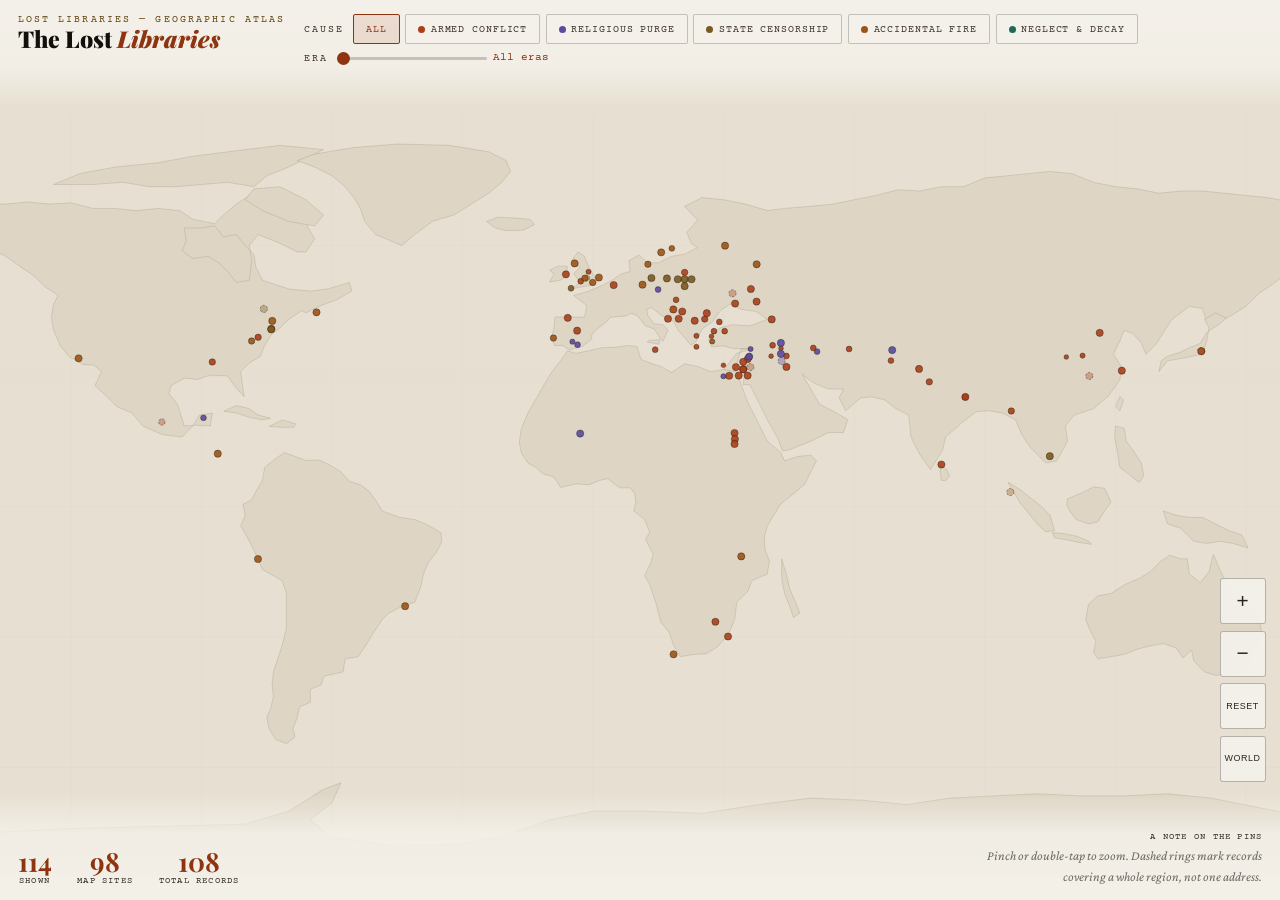
==== commit b39b9c87: "Update map.html" ====
--- a/map.html
+++ b/map.html
@@ -252,30 +252,30 @@
   {id:29, name:"Glasney College Library", year:1548, cause:"govt", lat:50.16, lon:-5.1, loc:"Penryn, Cornwall", perp:"Royal officials under Edward VI", desc:"The destruction of Glasney College erased the only institutional repository of the Cornish literary tradition. The Cornish language's near-extinction began here, with a pile of burning manuscripts."},
   {id:30, name:"Records on Gozo", year:1551, cause:"war", lat:36.04, lon:14.24, loc:"Gozo, Hospitaller Malta", perp:"Ottoman Turks", desc:"Most paper records held on Gozo were lost during an Ottoman raid in 1551. The raid depopulated much of the island, and the administrative and historical records that documented Gozo's medieval history were either taken or burned. An entire chapter of Maltese documentary history erased in a single raid."},
   {id:31, name:"Maya Codices of the Yucatan", year:1562, cause:"religion", lat:20.39, lon:-89.56, loc:"Mani, Mexico", perp:"Bishop Diego de Landa", desc:"De Landa burned virtually the entire written record of Maya civilization in a single auto-da-fe. Only 4 Maya codices survive today. He later wrote a book about Maya culture using oral knowledge from survivors — a record of the civilization whose written memory he himself destroyed."},
-  {id:32, name:"Raglan Castle Library", year:1646, cause:"civil", lat:51.77, lon:-2.87, loc:"Raglan, Wales", perp:"Parliamentary Army", desc:"The Earl of Worcester's library was burned during the English Civil War — not as military necessity but as cultural contempt for the Royalist aristocracy. The books were a proxy for the men who owned them."},
+  {id:32, name:"Raglan Castle Library", year:1646, cause: "war", lat:51.77, lon:-2.87, loc:"Raglan, Wales", perp:"Parliamentary Army", desc:"The Earl of Worcester's library was burned during the English Civil War — not as military necessity but as cultural contempt for the Royalist aristocracy. The books were a proxy for the men who owned them."},
   {id:33, name:"Swedish National Library, Tre Kronor", year:1697, cause:"fire", lat:59.33, lon:18.07, loc:"Stockholm, Sweden", perp:"Accidental fire", desc:"The Tre Kronor castle fire of 1697 destroyed the Swedish National Library and Royal Archives housed within it. Centuries of Swedish royal records, medieval manuscripts, and the accumulated archives of the Vasa dynasty were lost. The fire began in a chimney and spread so rapidly that little could be saved."},
   {id:34, name:"University of Copenhagen Library", year:1728, cause:"fire", lat:55.68, lon:12.57, loc:"Copenhagen, Denmark", perp:"Copenhagen Fire of 1728", desc:"The great fire that devastated central Copenhagen in 1728 consumed the University Library, one of Scandinavia's most important scholarly collections. Thousands of volumes of Nordic history, theology, and natural philosophy — including irreplaceable manuscripts of Old Norse literature — were lost in the catastrophic blaze."},
   {id:35, name:"Cotton Library, London", year:1731, cause:"fire", lat:51.5, lon:-0.13, loc:"London, UK", perp:"Accidental fire at Ashburnham House", desc:"The Cotton Library, assembled by antiquary Robert Cotton and containing irreplaceable Anglo-Saxon manuscripts including Beowulf and two copies of Magna Carta, was severely damaged by fire at Ashburnham House in 1731. Around a quarter of the collection was destroyed or badly damaged. Many manuscripts crumbled to fragments that scholars spent centuries painstakingly reconstructing."},
   {id:36, name:"Royal Library of Portugal, Lisbon", year:1755, cause:"fire", lat:38.71, lon:-9.14, loc:"Lisbon, Portugal", perp:"Great Lisbon Earthquake and fire", desc:"The catastrophic Lisbon earthquake of 1755 triggered a tsunami and fires that burned for six days. The Royal Library in the Palace of Ribeira, holding 70,000 volumes including the only surviving records of Vasco da Gama's original voyages, was completely destroyed. The historical records of the Age of Discovery were lost in an afternoon of geological violence. Among the losses were the only surviving logs and charts from Vasco da Gama's voyages and the early Portuguese explorations, primary records of the Age of Discovery that cannot be reconstructed."},
   {id:37, name:"Zaluski Library", year:1794, cause:"war", lat:52.23, lon:21.01, loc:"Warsaw, Poland", perp:"Imperial Russian Army / Nazi German troops", desc:"One of Europe's first public libraries — 400,000 volumes. Russian forces carried off 262,000 volumes after the Kosciuszko Uprising of 1794. What remained was destroyed again by the Nazis in 1944. One library, two total destructions, 150 years apart."},
   {id:38, name:"Library of Congress (1814)", year:1814, cause:"war", lat:38.89, lon:-77, loc:"Washington D.C., USA", perp:"British Army", desc:"British forces burned the Capitol and its fledgling library during the War of 1812. Thomas Jefferson offered his personal collection of 6,487 books as a replacement — so philosophical and eclectic that some congressmen tried to reject it as too radical. His library became the seed of the modern LOC."},
-  {id:39, name:"Several Libraries, Mexico", year:1856, cause:"civil", lat:19.43, lon:-99.13, loc:"Mexico City & major cities, Mexico", perp:"Liberal troops & anti-clericalists", desc:"During and after the Mexican Reform War, liberal governments permitted or carried out the dispersal of numerous ecclesiastical libraries. Church collections accumulated over three centuries of colonial rule were broken up, sold off, or burned as part of anti-clerical reform policies."},
+  {id:39, name:"Several Libraries, Mexico", year:1856, cause: "war", lat:19.43, lon:-99.13, loc:"Mexico City & major cities, Mexico", perp:"Liberal troops & anti-clericalists", desc:"During and after the Mexican Reform War, liberal governments permitted or carried out the dispersal of numerous ecclesiastical libraries. Church collections accumulated over three centuries of colonial rule were broken up, sold off, or burned as part of anti-clerical reform policies."},
   {id:40, name:"Mughal Imperial Library, Delhi", year:1857, cause:"war", lat:28.65, lon:77.23, loc:"Delhi, India", perp:"British forces (Indian Rebellion)", desc:"The Mughal court's library represented centuries of accumulated scholarship — Persian manuscripts, Sanskrit translations, illuminated Qurans, works of Mughal art and science. When British forces entered Delhi following the suppression of the 1857 rebellion, the library was looted or destroyed. The last great repository of Mughal intellectual culture was dispersed in an afternoon."},
   {id:41, name:"University of Alabama Library", year:1865, cause:"war", lat:33.21, lon:-87.54, loc:"Tuscaloosa, Alabama, USA", perp:"Union Army troops", desc:"During the Civil War, Union troops destroyed most buildings on the University of Alabama campus including the library. According to legend, only one book survived — an English translation of the Quran that a soldier chose to pocket rather than burn."},
-  {id:42, name:"Mosque-Library of Turnovo", year:1877, cause:"civil", lat:43.07, lon:25.62, loc:"Turnovo, Bulgaria", perp:"Christian Bulgarian forces", desc:"During the Russo-Turkish War and Bulgaria's liberation, a mosque containing a library of Turkish and Ottoman texts was burned. The books were destroyed alongside the mosque as a symbolic act of the religious and political transformation sweeping the region."},
+  {id:42, name:"Mosque-Library of Turnovo", year:1877, cause: "war", lat:43.07, lon:25.62, loc:"Turnovo, Bulgaria", perp:"Christian Bulgarian forces", desc:"During the Russo-Turkish War and Bulgaria's liberation, a mosque containing a library of Turkish and Ottoman texts was burned. The books were destroyed alongside the mosque as a symbolic act of the religious and political transformation sweeping the region."},
   {id:43, name:"Birmingham Central Library", year:1879, cause:"fire", lat:52.48, lon:-1.9, loc:"Birmingham, UK", perp:"Accidental fire during building works", desc:"A fire broke out behind a wooden partition serving as a temporary wall during building renovations in January 1879, destroying much of the Birmingham Central Library's collection. Thousands of volumes of local history, rare books, and reference works were lost before the fire could be contained."},
   {id:44, name:"Royal Library of Burma", year:1885, cause:"war", lat:21.96, lon:96.08, loc:"Mandalay Palace, Burma", perp:"British Army", desc:"British troops looted the royal palace at the end of the Third Anglo-Burmese War, dispersing the royal library's parabaik manuscripts — hand-painted books recording Burmese history, religion, and art. Much ended up in British museums, where portions remain today."},
   {id:45, name:"University of Virginia Library", year:1895, cause:"fire", lat:38.03, lon:-78.5, loc:"Charlottesville, Virginia, USA", perp:"Accidental fire", desc:"The University of Virginia Library, housed in the Rotunda designed by Thomas Jefferson, was severely damaged by fire in October 1895. The fire destroyed the Annex and damaged Jefferson's original Rotunda building. Thousands of irreplaceable books and manuscripts, including early Americana, were lost in the blaze."},
-  {id:46, name:"Hanlin Academy Library", year:1900, cause:"civil", lat:39.91, lon:116.39, loc:"Beijing, China", perp:"Boxer Uprising / disputed", desc:"China's oldest and most prestigious literary institution burned during the Boxer Uprising. Western diplomats in the nearby Legation Quarter reportedly watched it burn, unwilling to risk soldiers to save Chinese books. The Academy held an encyclopedia of over 11,000 volumes covering centuries of Chinese history."},
+  {id:46, name:"Hanlin Academy Library", year:1900, cause: "war", lat:39.91, lon:116.39, loc:"Beijing, China", perp:"Boxer Uprising / disputed", desc:"China's oldest and most prestigious literary institution burned during the Boxer Uprising. Western diplomats in the nearby Legation Quarter reportedly watched it burn, unwilling to risk soldiers to save Chinese books. The Academy held an encyclopedia of over 11,000 volumes covering centuries of Chinese history."},
   {id:47, name:"New York State Library", year:1911, cause:"fire", lat:42.65, lon:-73.75, loc:"Albany, New York, USA", perp:"Capitol building fire", desc:"A fire in the New York State Capitol building in March 1911 destroyed the State Library, one of the most important research collections in America. Around 450,000 books and thousands of manuscripts were destroyed, including irreplaceable records of early American history and the complete collection of manuscripts once owned by Benjamin Franklin."},
   {id:48, name:"Catholic University of Leuven", year:1914, cause:"war", lat:50.88, lon:4.7, loc:"Leuven, Belgium", perp:"German Occupation Forces", desc:"German troops systematically burned the medieval library as collective punishment. 300,000 volumes including irreplaceable medieval manuscripts were destroyed. Rebuilt with international donations — then burned again by Germany in 1940. The same country, the same library, twice in 26 years."},
-  {id:49, name:"Public Records Office of Ireland", year:1922, cause:"civil", lat:53.35, lon:-6.27, loc:"Dublin, Ireland", perp:"Anti-Treaty IRA / Irish Civil War", desc:"The Four Courts complex held Ireland's primary archive going back to medieval times. An explosion during the Civil War destroyed 1,000 years of Irish legal and genealogical records. The paper memory of a nation, gone in an instant."},
+  {id:49, name:"Public Records Office of Ireland", year:1922, cause: "war", lat:53.35, lon:-6.27, loc:"Dublin, Ireland", perp:"Anti-Treaty IRA / Irish Civil War", desc:"The Four Courts complex held Ireland's primary archive going back to medieval times. An explosion during the Civil War destroyed 1,000 years of Irish legal and genealogical records. The paper memory of a nation, gone in an instant."},
   {id:50, name:"University of Tokyo Library", year:1923, cause:"fire", lat:35.71, lon:139.76, loc:"Tokyo, Japan", perp:"Great Kanto Earthquake and fire", desc:"The catastrophic Great Kanto Earthquake of 1923 and the firestorms that followed destroyed the University of Tokyo Library. The collection included the Max Muller Library of South Asian texts and the Nishimura collection of rare Japanese historical documents — irreplaceable primary sources for Asian studies."},
-  {id:51, name:"Several Religious Libraries, Madrid", year:1931, cause:"civil", lat:40.42, lon:-3.7, loc:"Madrid, Republican Spain", perp:"Anarchists & anti-clericalists", desc:"In 1931, radical leftists burned several churches and their associated libraries across Madrid. Ecclesiastical collections accumulated over centuries were destroyed in a wave of anti-clerical violence that foreshadowed the coming civil war."},
+  {id:51, name:"Several Religious Libraries, Madrid", year:1931, cause: "war", lat:40.42, lon:-3.7, loc:"Madrid, Republican Spain", perp:"Anarchists & anti-clericalists", desc:"In 1931, radical leftists burned several churches and their associated libraries across Madrid. Ecclesiastical collections accumulated over centuries were destroyed in a wave of anti-clerical violence that foreshadowed the coming civil war."},
   {id:52, name:"National Library of Nicaragua", year:1931, cause:"fire", lat:12.14, lon:-86.28, loc:"Nicaragua", perp:"1931 Managua earthquake and fire", desc:"The National Library of Nicaragua was damaged in the catastrophic 1931 Managua earthquake and the fires that followed. A second earthquake in 1972 caused further damage. The repeated natural disasters left the national library's collection severely depleted, representing a significant loss of Nicaraguan historical and literary heritage."},
   {id:53, name:"Oriental Library, Shanghai", year:1932, cause:"war", lat:31.23, lon:121.47, loc:"Shanghai, China", perp:"Imperial Japanese Army", desc:"Japanese forces deliberately burned the Oriental Library — 450,000 volumes including rare Song dynasty texts. One of China's largest libraries, its destruction was recognized internationally as a deliberate cultural atrocity."},
   {id:54, name:"Institut fuer Sexualwissenschaft", year:1933, cause:"govt", lat:52.52, lon:13.38, loc:"Berlin, Germany", perp:"Deutsche Studentenschaft / Nazi regime", desc:"Magnus Hirschfeld's pioneering institute — holding the world's most comprehensive research on gender and sexuality — was ransacked and burned. The footage became the defining image of Nazi censorship. It set LGBTQ+ scholarship back by decades."},
-  {id:55, name:"University of Oviedo Library", year:1934, cause:"civil", lat:43.36, lon:-5.85, loc:"Oviedo, Spain", perp:"Revolutionaries / disputed", desc:"During the Asturian miners' strike of 1934, the University of Oviedo was caught between revolutionary miners and government forces. The library, containing collections of regional history and medieval Asturian manuscripts, was badly damaged in the crossfire."},
+  {id:55, name:"University of Oviedo Library", year:1934, cause: "war", lat:43.36, lon:-5.85, loc:"Oviedo, Spain", perp:"Revolutionaries / disputed", desc:"During the Asturian miners' strike of 1934, the University of Oviedo was caught between revolutionary miners and government forces. The library, containing collections of regional history and medieval Asturian manuscripts, was badly damaged in the crossfire."},
   {id:56, name:"Chinese University Libraries (WWII)", year:1937, cause:"war", lat:30, lon:114, loc:"Multiple cities, China", perp:"Imperial Japanese Army", desc:"During the Second Sino-Japanese War, Japanese forces destroyed or severely damaged the libraries of National Tsing Hua University, Nankai University, and numerous other institutions. The systematic destruction of Chinese intellectual infrastructure was deliberate policy."},
   {id:57, name:"National Library of Serbia", year:1941, cause:"war", lat:44.82, lon:20.46, loc:"Belgrade, Yugoslavia", perp:"Nazi German Luftwaffe", desc:"Bombed on Hitler's direct orders on Easter Sunday, 1941. The library held the largest collection of Serbian medieval manuscripts. Over 350,000 books incinerated overnight. The Nazis understood that destroying records is a form of destroying a people."},
   {id:58, name:"SS. Cyril and Methodius National Library", year:1943, cause:"war", lat:42.7, lon:23.32, loc:"Sofia, Bulgaria", perp:"Allied air forces", desc:"The national library sustained severe damage during Allied bombing raids in 1943-1944. Among the significant cultural casualties: rare Bulgarian manuscripts and Ottoman-era documents irreplaceable to Balkan history."},
@@ -287,63 +287,62 @@
   {id:64, name:"Warsaw Public Library", year:1945, cause:"govt", lat:52.23, lon:21.03, loc:"Warsaw, Poland", perp:"Nazi German troops", desc:"Before World War II the library contained 500,000 books. By 1945, after systematic Nazi destruction during and after the Warsaw Uprising, it was reduced to rubble — part of the broader plan to permanently eliminate Polish cultural identity."},
   {id:65, name:"Raczynski Library, Poznan", year:1945, cause:"govt", lat:52.41, lon:16.93, loc:"Poznan, Poland", perp:"Nazi German troops", desc:"Retreating Nazi troops planted explosives in the building and detonated them, destroying much of this important Polish library. The Raczynski had survived the earlier occupation largely intact, making its deliberate destruction in the final days of war a particularly calculated act."},
   {id:66, name:"Jewish Theological Seminary Library", year:1966, cause:"fire", lat:40.81, lon:-73.96, loc:"New York City, USA", perp:"Accidental fire", desc:"A fire in April 1966 at the Jewish Theological Seminary of America destroyed or severely damaged thousands of volumes from one of the world's most important collections of Judaica. Rare Hebrew manuscripts, incunabula, and irreplaceable documents of Jewish intellectual and religious history were among the losses."},
-  {id:67, name:"Lebanese National Library", year:1975, cause:"civil", lat:33.89, lon:35.5, loc:"Beirut, Lebanon", perp:"Lebanese Civil War", desc:"Caught in the downtown front lines, shelled to a shell. 200,000 volumes destroyed including much of Lebanon's Ottoman-era historical record. The roofless building stood for 25 years before partial restoration."},
+  {id:67, name:"Lebanese National Library", year:1975, cause: "war", lat:33.89, lon:35.5, loc:"Beirut, Lebanon", perp:"Lebanese Civil War", desc:"Caught in the downtown front lines, shelled to a shell. 200,000 volumes destroyed including much of Lebanon's Ottoman-era historical record. The roofless building stood for 25 years before partial restoration."},
   {id:68, name:"National Library of Cambodia", year:1976, cause:"govt", lat:11.57, lon:104.93, loc:"Phnom Penh, Cambodia", perp:"Khmer Rouge", desc:"The Khmer Rouge burned most collections and converted the building into a pigsty. Only 20% of materials survived. Year Zero ideology targeted libraries as the physical embodiment of a past the regime needed to abolish."},
   {id:69, name:"Jaffna Public Library", year:1981, cause:"war", lat:9.66, lon:80.01, loc:"Jaffna, Sri Lanka", perp:"Government-aligned mob and police", desc:"One of Asia's largest libraries — 97,000 volumes including irreplaceable Tamil manuscripts. Its burning is still cited as the moment the Sri Lankan civil war became inevitable: a cultural assassination that made political resolution impossible."},
   {id:70, name:"Sikh Reference Library", year:1984, cause:"war", lat:31.62, lon:74.88, loc:"Punjab, India", perp:"Indian Army (Operation Blue Star)", desc:"During the storming of the Golden Temple complex, the Reference Library — holding rare Sikh manuscripts going back centuries — was looted. The Indian government denied it for years. Much has never been returned."},
   {id:71, name:"Dalhousie University Law Library", year:1985, cause:"fire", lat:44.63, lon:-63.59, loc:"Halifax, Nova Scotia, Canada", perp:"Lightning strike (electrical)", desc:"A lightning strike in August 1985 caused a short circuit that started a fire at the Dalhousie University Law Library. The fire destroyed significant portions of the legal collection, including rare Canadian legal texts and historical case records. It remains one of the most significant accidental library losses in Canadian history."},
   {id:72, name:"Los Angeles Central Library", year:1986, cause:"fire", lat:34.05, lon:-118.26, loc:"Los Angeles, California, USA", perp:"Arson (suspected)", desc:"Two fires in 1986 — the second while the building was under repair from the first — destroyed or damaged around 400,000 books at the Los Angeles Central Library. The first fire in April was one of the largest library fires in US history. A massive volunteer effort helped salvage and restore portions of the collection over subsequent years."},
   {id:73, name:"Academy of Sciences Library, Leningrad", year:1988, cause:"fire", lat:59.94, lon:30.3, loc:"Leningrad, USSR", perp:"Accidental fire", desc:"A fire in February 1988 at the Library of the USSR Academy of Sciences in Leningrad damaged around 400,000 volumes and destroyed approximately 4,000 rare manuscripts. The library, one of the oldest and largest in Russia, had survived the Siege of Leningrad during World War II only to fall victim to an accidental fire during renovation work."},
-  {id:74, name:"Central University Library of Bucharest", year:1989, cause:"civil", lat:44.43, lon:26.1, loc:"Bucharest, Romania", perp:"Romanian Land Forces", desc:"Set on fire during the Romanian Revolution in December 1989 amid fighting that accompanied the fall of Ceausescu's regime. Hundreds of thousands of volumes were destroyed, including irreplaceable Romanian historical documents accumulated over more than a century."},
-  {id:75, name:"Oriental Institute, Sarajevo", year:1992, cause:"civil", lat:43.86, lon:18.41, loc:"Sarajevo, Bosnia", perp:"Bosnian Serb Army", desc:"Held the world's largest collection of Islamic manuscripts in the Balkans — 5,263 manuscripts spanning Ottoman history. Destroyed by deliberate shelling as part of a systematic campaign of cultural genocide."},
-  {id:76, name:"National Library of Bosnia and Herzegovina", year:1992, cause:"civil", lat:43.85, lon:18.42, loc:"Sarajevo, Bosnia", perp:"Bosnian Serb Army", desc:"Over 2 million books. Deliberately shelled for three days until it collapsed in flames. Citizens formed human chains under sniper fire to rescue books. Librarian Aida Buturovc was killed doing so."},
-  {id:77, name:"Abkhazian Research Institute Library", year:1992, cause:"civil", lat:43, lon:41.02, loc:"Sukhumi, Abkhazia", perp:"Georgian Armed Forces", desc:"The Abkhazian Research Institute and National Library were destroyed during the War in Abkhazia in October 1992. The destruction eliminated the primary repository of Abkhazian cultural heritage, including unique manuscripts documenting the history and language of the Abkhaz people."},
+  {id:74, name:"Central University Library of Bucharest", year:1989, cause: "war", lat:44.43, lon:26.1, loc:"Bucharest, Romania", perp:"Romanian Land Forces", desc:"Set on fire during the Romanian Revolution in December 1989 amid fighting that accompanied the fall of Ceausescu's regime. Hundreds of thousands of volumes were destroyed, including irreplaceable Romanian historical documents accumulated over more than a century."},
+  {id:75, name:"Oriental Institute, Sarajevo", year:1992, cause: "war", lat:43.86, lon:18.41, loc:"Sarajevo, Bosnia", perp:"Bosnian Serb Army", desc:"Held the world's largest collection of Islamic manuscripts in the Balkans — 5,263 manuscripts spanning Ottoman history. Destroyed by deliberate shelling as part of a systematic campaign of cultural genocide."},
+  {id:76, name:"National Library of Bosnia and Herzegovina", year:1992, cause: "war", lat:43.85, lon:18.42, loc:"Sarajevo, Bosnia", perp:"Bosnian Serb Army", desc:"Over 2 million books. Deliberately shelled for three days until it collapsed in flames. Citizens formed human chains under sniper fire to rescue books. Librarian Aida Buturovc was killed doing so."},
+  {id:77, name:"Abkhazian Research Institute Library", year:1992, cause: "war", lat:43, lon:41.02, loc:"Sukhumi, Abkhazia", perp:"Georgian Armed Forces", desc:"The Abkhazian Research Institute and National Library were destroyed during the War in Abkhazia in October 1992. The destruction eliminated the primary repository of Abkhazian cultural heritage, including unique manuscripts documenting the history and language of the Abkhaz people."},
   {id:78, name:"Norwich Central Library", year:1994, cause:"fire", lat:52.63, lon:1.3, loc:"Norwich, England, UK", perp:"Electrical fault (accidental)", desc:"Norwich Central Library caught fire in August 1994 due to an electrical fault, destroying the building and most of its contents. Thousands of books, local history archives, and reference collections were lost. The library had served the community for decades and its rebuilding became a symbol of civic renewal."},
   {id:79, name:"City Library, Linkoping", year:1996, cause:"fire", lat:58.41, lon:15.62, loc:"Linkoping, Sweden", perp:"Arson (perpetrator unidentified)", desc:"After a year of repeated arson attempts against an LGBTQ+ information bureau operating from the building, the Linkoping city library was burned down in September 1996. No one was ever convicted, making it one of Sweden's most significant unsolved cultural attacks."},
   {id:80, name:"Pol-i-Khomri Public Library", year:1998, cause:"religion", lat:35.95, lon:68.71, loc:"Pol-i-Khomri, Afghanistan", perp:"Taliban", desc:"55,000 books and manuscripts. Burned as part of the Taliban's systematic destruction of secular knowledge across Afghanistan. This destruction received almost no international coverage at the time."},
-  {id:81, name:"Iraq National Library and Archive", year:2003, cause:"civil", lat:33.34, lon:44.39, loc:"Baghdad, Iraq", perp:"Looters amid US invasion", desc:"In the chaos of the 2003 invasion, the National Library was looted and burned. Cuneiform tablets, Ottoman manuscripts, and 450,000 books were lost. US forces had been warned in advance by scholars but failed to protect cultural sites."},
+  {id:81, name:"Iraq National Library and Archive", year:2003, cause: "war", lat:33.34, lon:44.39, loc:"Baghdad, Iraq", perp:"Looters amid US invasion", desc:"In the chaos of the 2003 invasion, the National Library was looted and burned. Cuneiform tablets, Ottoman manuscripts, and 450,000 books were lost. US forces had been warned in advance by scholars but failed to protect cultural sites."},
   {id:82, name:"Libraries Damaged in 2004 Indian Ocean Tsunami", year:2004, cause:"fire", lat:3.32, lon:95.85, loc:"Indonesia, Malaysia, Maldives, Thailand, Sri Lanka", perp:"2004 Indian Ocean earthquake and tsunami", desc:"The catastrophic 2004 Indian Ocean earthquake and tsunami caused widespread damage to libraries, archives, and museums across multiple countries. Local libraries, school collections, and municipal archives were swept away or inundated across coastal communities in Indonesia, Thailand, Sri Lanka, and the Maldives, destroying records of local history, culture, and community life."},
   {id:83, name:"Duchess Anna Amalia Library", year:2004, cause:"fire", lat:50.98, lon:11.33, loc:"Weimar, Germany", perp:"Accidental electrical fault", desc:"Goethe's library — one of the most important repositories of German literary heritage, serving Goethe, Schiller, and Herder — was devastated by an accidental electrical fire in September 2004. Around 50,000 books were destroyed and 35,000 damaged. In a rare hopeful story, volunteers formed a human chain through the night passing burning books to safety. The library was restored and reopened in 2007."},
   {id:84, name:"People's Library, Occupy Wall Street", year:2011, cause:"govt", lat:40.71, lon:-74.01, loc:"New York City, USA", perp:"NYC Dept. of Sanitation", desc:"The People's Library at Occupy Wall Street had catalogued over 5,500 donated books. When the NYPD cleared Zuccotti Park in November 2011, the library was seized and most books destroyed or rendered unusable. The first significant library destruction on American soil in nearly two centuries. Books were loaded into sanitation trucks and later found damaged at a city facility; a court subsequently found the city liable."},
-  {id:85, name:"Egyptian Scientific Institute", year:2011, cause:"civil", lat:30.05, lon:31.25, loc:"Cairo, Egypt", perp:"Egyptian Revolution street violence", desc:"A fire during the revolution spread to the 200-year-old institute. Of 200,000 volumes, only 30,000 were saved. Among the losses: one of only 21 surviving copies of Napoleon's Description de l'Egypte — irreplaceable."},
+  {id:85, name:"Egyptian Scientific Institute", year:2011, cause: "war", lat:30.05, lon:31.25, loc:"Cairo, Egypt", perp:"Egyptian Revolution street violence", desc:"A fire during the revolution spread to the 200-year-old institute. Of 200,000 volumes, only 30,000 were saved. Among the losses: one of only 21 surviving copies of Napoleon's Description de l'Egypte — irreplaceable."},
   {id:86, name:"Ahmed Baba Institute, Timbuktu", year:2013, cause:"religion", lat:16.77, lon:-3, loc:"Timbuktu, Mali", perp:"Islamist militias (AQIM)", desc:"Retreating militants set fire to the institute in January 2013. Early reports said its whole collection was lost, and headlines worldwide repeated it. The reality was far better: librarian Abdel Kader Haidara and Timbuktu residents had already smuggled the bulk of the manuscripts out in trunks and rice sacks. Of roughly 30,000 held there, an estimated 2,000 burned. The rescue, not the loss, is the story."},
-  {id:87, name:"Ratanda Public Library", year:2013, cause:"civil", lat:-26.48, lon:28.08, loc:"Lesedi Municipality, South Africa", perp:"Public riots", desc:"Burned during public service delivery riots in March 2013. 1,807 books destroyed along with computers and all technological infrastructure. A tragic irony in a community where access to books was already severely limited."},
+  {id:87, name:"Ratanda Public Library", year:2013, cause: "war", lat:-26.48, lon:28.08, loc:"Lesedi Municipality, South Africa", perp:"Public riots", desc:"Burned during public service delivery riots in March 2013. 1,807 books destroyed along with computers and all technological infrastructure. A tragic irony in a community where access to books was already severely limited."},
   {id:88, name:"Fisheries and Oceans Canada Libraries", year:2013, cause:"govt", lat:45.42, lon:-75.7, loc:"Canada", perp:"Harper Government", desc:"Seven of nine Fisheries and Oceans libraries closed and collections discarded to save $443,000 Canadian. Scientists called it data destruction. Research built over 50 years thrown away and irreplaceable."},
   {id:89, name:"Saeh Library, Tripoli", year:2014, cause:"religion", lat:34.44, lon:35.84, loc:"Tripoli, Lebanon", perp:"Unknown (sectarian attack)", desc:"The Christian Saeh Library, containing over 80,000 manuscripts and books, was burned down in January 2014 in a widely condemned sectarian attack. Its founder described standing in the ashes of his life's work. The attack prompted solidarity across all of Lebanon's religious communities."},
-  {id:90, name:"National Archives of Bosnia (partial)", year:2014, cause:"civil", lat:43.855, lon:18.405, loc:"Sarajevo, Bosnia", perp:"Bosnian rioters", desc:"During the 2014 unrest in Bosnia, large amounts of historical documents were destroyed when rioters set fire to the National Archives building. The archives contained irreplaceable Ottoman-era records central to the pre-war history of the country."},
+  {id:90, name:"National Archives of Bosnia (partial)", year:2014, cause: "war", lat:43.855, lon:18.405, loc:"Sarajevo, Bosnia", perp:"Bosnian rioters", desc:"During the 2014 unrest in Bosnia, large amounts of historical documents were destroyed when rioters set fire to the National Archives building. The archives contained irreplaceable Ottoman-era records central to the pre-war history of the country."},
   {id:91, name:"Mosul University Libraries", year:2014, cause:"religion", lat:36.34, lon:43.13, loc:"Mosul, Iraq", perp:"ISIS / ISIL", desc:"Systematic public book burnings across Mosul — the university library, the museum library, and countless private collections. Rare manuscripts and maps going back centuries burned as tools of infidelity and filmed as propaganda."},
   {id:92, name:"Libraries of Al Anbar Governorate", year:2014, cause:"religion", lat:33.42, lon:43.3, loc:"Al Anbar, Iraq", perp:"ISIS / ISIL", desc:"ISIS extended its systematic book burning campaign across the Al Anbar Governorate in late 2014, destroying libraries in towns and cities throughout the region. Local collections, school libraries, and private archives accumulated over generations were burned as part of the campaign to obliterate pre-Islamic and non-Salafi knowledge."},
   {id:93, name:"Glasgow School of Art Library", year:2014, cause:"fire", lat:55.87, lon:-4.26, loc:"Glasgow, Scotland, UK", perp:"Accidental fire (twice)", desc:"The Mackintosh Library inside Charles Rennie Mackintosh's iconic Glasgow School of Art building was badly damaged by fire in May 2014, and then almost completely destroyed by a second fire in June 2018 while restoration work was underway. The double loss of one of the world's finest examples of Art Nouveau architecture and its library is considered one of the greatest cultural tragedies in modern Scottish history."},
   {id:94, name:"INION Library, Moscow", year:2015, cause:"fire", lat:55.67, lon:37.56, loc:"Moscow, Russia", perp:"Accidental fire", desc:"The Institute of Scientific Information on Social Sciences held around 14 million items — one of the world's largest social science collections. A fire in January 2015 spread to 2,000 square metres, destroying an estimated 15% of the collection including irreplaceable 18th and 19th-century periodicals."},
   {id:95, name:"Mosul Public Library", year:2015, cause:"religion", lat:36.33, lon:43.12, loc:"Mosul, Iraq", perp:"ISIS / ISIL", desc:"The Central Public Library of Ninawa held 8,000 rare books and manuscripts — Syriac and Latin printed books from the 16th and 17th centuries, rare Ottoman newspapers. ISIS publicly burned them in February 2015. What could not be burned was bulldozed."},
   {id:96, name:"Mzuzu University Library", year:2015, cause:"fire", lat:-11.46, lon:34.02, loc:"Mzuzu, Malawi", perp:"Accidental fire", desc:"The Mzuzu University Library in Malawi caught fire in the early hours of December 18, 2015, and was completely destroyed. The entire book collection, computer equipment, and institutional archives were lost. For a developing nation with limited resources for rebuilding, the loss represented a severe setback to higher education in northern Malawi."},
-  {id:97, name:"Howard College Law Library", year:2016, cause:"civil", lat:-29.87, lon:30.98, loc:"Durban, South Africa", perp:"FeesMustFall protestors", desc:"The law library at Howard College, University of KwaZulu-Natal, was burned by protestors during the FeesMustFall movement in September 2016. Early Roman-Dutch law texts and rare legal manuscripts were among the losses — an unintended casualty of a movement fighting for access to education."},
+  {id:97, name:"Howard College Law Library", year:2016, cause: "war", lat:-29.87, lon:30.98, loc:"Durban, South Africa", perp:"FeesMustFall protestors", desc:"The law library at Howard College, University of KwaZulu-Natal, was burned by protestors during the FeesMustFall movement in September 2016. Early Roman-Dutch law texts and rare legal manuscripts were among the losses — an unintended casualty of a movement fighting for access to education."},
   {id:98, name:"National Museum of Brazil Library", year:2018, cause:"fire", lat:-22.91, lon:-43.22, loc:"Rio de Janeiro, Brazil", perp:"Accidental fire (electrical)", desc:"A catastrophic fire on September 2, 2018 destroyed the National Museum of Brazil and its library — the country's oldest and most important natural history museum, founded in 1818. An estimated 20 million items were lost, including priceless indigenous cultural artefacts, palaeontological specimens, and a library of rare manuscripts. Brazil's scientific and cultural heritage was devastated."},
   {id:99, name:"Jagger Library, Cape Town (partial)", year:2021, cause:"fire", lat:-33.96, lon:18.46, loc:"Cape Town, South Africa", perp:"Table Mountain wildfire", desc:"The 2021 Table Mountain fire partially destroyed the Jagger Library at the University of Cape Town, including the African Studies collection — one of the most important repositories of African history and scholarship on the continent. Thousands of rare books, photographs, and archival materials documenting African history were lost in the fire that swept through the campus."},
   {id:100, name:"Korolenko State Scientific Library", year:2022, cause:"war", lat:49.99, lon:36.23, loc:"Kharkiv, Ukraine", perp:"Russian bombardment", desc:"One of Ukraine's largest and oldest research libraries, damaged during the bombardment of Kharkiv. It is among the library sites UNESCO has formally verified as damaged in the war."},
   {id:101, name:"Central City Library, Mariupol", year:2022, cause:"war", lat:47.1, lon:37.54, loc:"Mariupol, Ukraine", perp:"Russian bombardment", desc:"The V.G. Korolenko Central City Library was destroyed during the siege of Mariupol. UNESCO lists it among verified damaged cultural sites."},
   {id:102, name:"Kherson Regional Scientific Library", year:2022, cause:"war", lat:46.64, lon:32.61, loc:"Kherson, Ukraine", perp:"Russian forces", desc:"The Kherson Regional Universal Scientific Library was damaged during the occupation and shelling of the city. A branch of the Kherson Regional State Archive was also damaged, one of five archives on UNESCO's verified list."},
   {id:103, name:"Ukrainian Libraries (UNESCO-verified)", year:2022, cause:"war", lat:49.0, lon:32.0, loc:"Ukraine, multiple regions", perp:"Russian armed forces", desc:"As of 29 September 2026 UNESCO had verified damage to 563 Ukrainian cultural sites, including 24 libraries and 5 archives, across the Chernihiv, Kharkiv, Donetsk, Luhansk, Kherson, Sumy, Zaporizhzhia, Dnipropetrovsk and Kyiv regions. A regional record covering many separate institutions rather than one building."},
-  {id:104, name:"Azizia Madrasa Library", year:2023, cause:"civil", lat:25.18, lon:85.52, loc:"Bihar Sharif, India", perp:"Ram Navami rioters", desc:"The library contained around 4,500 works that were all lost when it was set on fire during Ram Navami riots in March 2023. Among the losses were rare Islamic manuscripts and texts accumulated over generations at this historic madrasa in Bihar."},
+  {id:104, name:"Azizia Madrasa Library", year:2023, cause: "war", lat:25.18, lon:85.52, loc:"Bihar Sharif, India", perp:"Ram Navami rioters", desc:"The library contained around 4,500 works that were all lost when it was set on fire during Ram Navami riots in March 2023. Among the losses were rare Islamic manuscripts and texts accumulated over generations at this historic madrasa in Bihar."},
   {id:105, name:"Diana Tamari Sabbagh Library", year:2023, cause:"war", lat:31.5, lon:34.46, loc:"Gaza City, Palestine", perp:"Israeli military airstrike", desc:"The Diana Tamari Sabbagh Library and the Rashad Shawa Cultural Center that housed it were destroyed by an airstrike in November 2023. The library held collections documenting Palestinian literary and cultural heritage. Its destruction was part of the broader devastation of Gaza's cultural infrastructure."},
   {id:106, name:"Edward Said Public Library", year:2023, cause:"war", lat:31.55, lon:34.5, loc:"Beit Lahia, Palestine", perp:"Israeli military", desc:"The Edward Said Public Library in Beit Lahia was destroyed during the Gaza war. Named after the Palestinian-American intellectual, the library held collections serving the local community and preserving Palestinian cultural memory accumulated over generations."},
   {id:107, name:"Gaza Libraries Combined (2023-24)", year:2023, cause:"war", lat:31.505, lon:34.47, loc:"Gaza, Palestine", perp:"Israeli military", desc:"Beyond the Diana Tamari Sabbagh Library and Edward Said Public Library, numerous smaller libraries, school collections, university archives, and community reading rooms across Gaza were destroyed during the 2023-2024 conflict. The collective destruction represents a systematic loss of Palestinian documentary heritage and the erasure of cultural memory spanning generations."},
   {id:108, name:"Islamic University of Gaza Library", year:2023, cause:"war", lat:31.5, lon:34.45, loc:"Gaza City, Palestine", perp:"Israeli airstrikes", desc:"The largest academic library in Gaza, holding a reported 1.5 million volumes alongside academic journals, rare documents and historical manuscripts. The university and its library were destroyed during the bombardment that began in late 2023."},
   {id:109, name:"Great Omari Mosque Library", year:2023, cause:"war", lat:31.504, lon:34.464, loc:"Gaza City, Palestine", perp:"Israeli airstrikes", desc:"Attached to Gaza's oldest mosque and among the most important libraries in Palestine. Its rare books had survived the Crusades and the First World War before being destroyed in an airstrike. Volunteers began sorting salvageable fragments inside the ruined library in February 2026."},
   {id:110, name:"Central Archives of Gaza City", year:2023, cause:"war", lat:31.508, lon:34.452, loc:"Gaza City, Palestine", perp:"Israeli bombardment", desc:"Destroyed in December 2023 along with thousands of historically significant documents. The Ottoman-era records held there were entirely destroyed and none were recovered during later excavation, a complete erasure of several centuries of municipal and legal memory."},
-  {id:111, name:"Mohamed Omer Bashir Centre Library", year:2023, cause:"civil", lat:15.64, lon:32.48, loc:"Omdurman, Sudan", perp:"Sudanese civil war combatants", desc:"The library of the Mohamed Omer Bashir Centre for Sudanese Studies at Omdurman Ahlia University was burned in May 2023. It held original documents on Sudanese political and cultural history. The centre's head believed it was targeted deliberately to harm the university."},
-  {id:112, name:"Sudan National Records Office and Sudan Library", year:2023, cause:"civil", lat:15.5, lon:32.56, loc:"Khartoum, Sudan", perp:"Rapid Support Forces / Sudanese Armed Forces", desc:"Sudan's National Archives and National Library both sustained heavy damage during the fighting for Khartoum. Members of the Sudanese Writers Union have argued that the wider destruction of the country's heritage was intended to erase its history."},
+  {id:111, name:"Mohamed Omer Bashir Centre Library", year:2023, cause: "war", lat:15.64, lon:32.48, loc:"Omdurman, Sudan", perp:"Sudanese civil war combatants", desc:"The library of the Mohamed Omer Bashir Centre for Sudanese Studies at Omdurman Ahlia University was burned in May 2023. It held original documents on Sudanese political and cultural history. The centre's head believed it was targeted deliberately to harm the university."},
+  {id:112, name:"Sudan National Records Office and Sudan Library", year:2023, cause: "war", lat:15.5, lon:32.56, loc:"Khartoum, Sudan", perp:"Rapid Support Forces / Sudanese Armed Forces", desc:"Sudan's National Archives and National Library both sustained heavy damage during the fighting for Khartoum. Members of the Sudanese Writers Union have argued that the wider destruction of the country's heritage was intended to erase its history."},
   {id:113, name:"EBAF Archives, Gaza", year:2025, cause:"war", lat:31.52, lon:34.44, loc:"Rimal, Gaza City, Palestine", perp:"Israeli airstrike", desc:"On 14 September 2025 an airstrike hit the building housing the archives of the Ecole biblique et archeologique francaise, destroying research materials gathered over decades of excavation across the region."},
-  {id:114, name:"Sudan University College of Forestry Library", year:2026, cause:"civil", lat:15.55, lon:32.53, loc:"Khartoum, Sudan", perp:"Rapid Support Forces", desc:"In February 2026 Sudan University of Science and Technology officials reported that the College of Forestry library had been burned, along with musical instruments, used as fuel. The university reported 258 million dollars in total war losses."}
+  {id:114, name:"Sudan University College of Forestry Library", year:2026, cause: "war", lat:15.55, lon:32.53, loc:"Khartoum, Sudan", perp:"Rapid Support Forces", desc:"In February 2026 Sudan University of Science and Technology officials reported that the College of Forestry library had been burned, along with musical instruments, used as fuel. The university reported 258 million dollars in total war losses."}
 ];
 
 /* ============ CONFIG ============ */
 var CAUSES = {
-  war:      {label:"War & Conquest",   color:"#a8401a"},
+  war:      {label:"Armed Conflict",   color:"#a8401a"},
   religion: {label:"Religious Purge",  color:"#5b4a9e"},
   govt:     {label:"State Censorship", color:"#7a5a1e"},
   fire:     {label:"Accidental Fire",  color:"#9c5416"},
-  civil:    {label:"Civil Conflict",   color:"#4a3f8a"},
   neglect:  {label:"Neglect & Decay",  color:"#1e6b55"}
 };
 
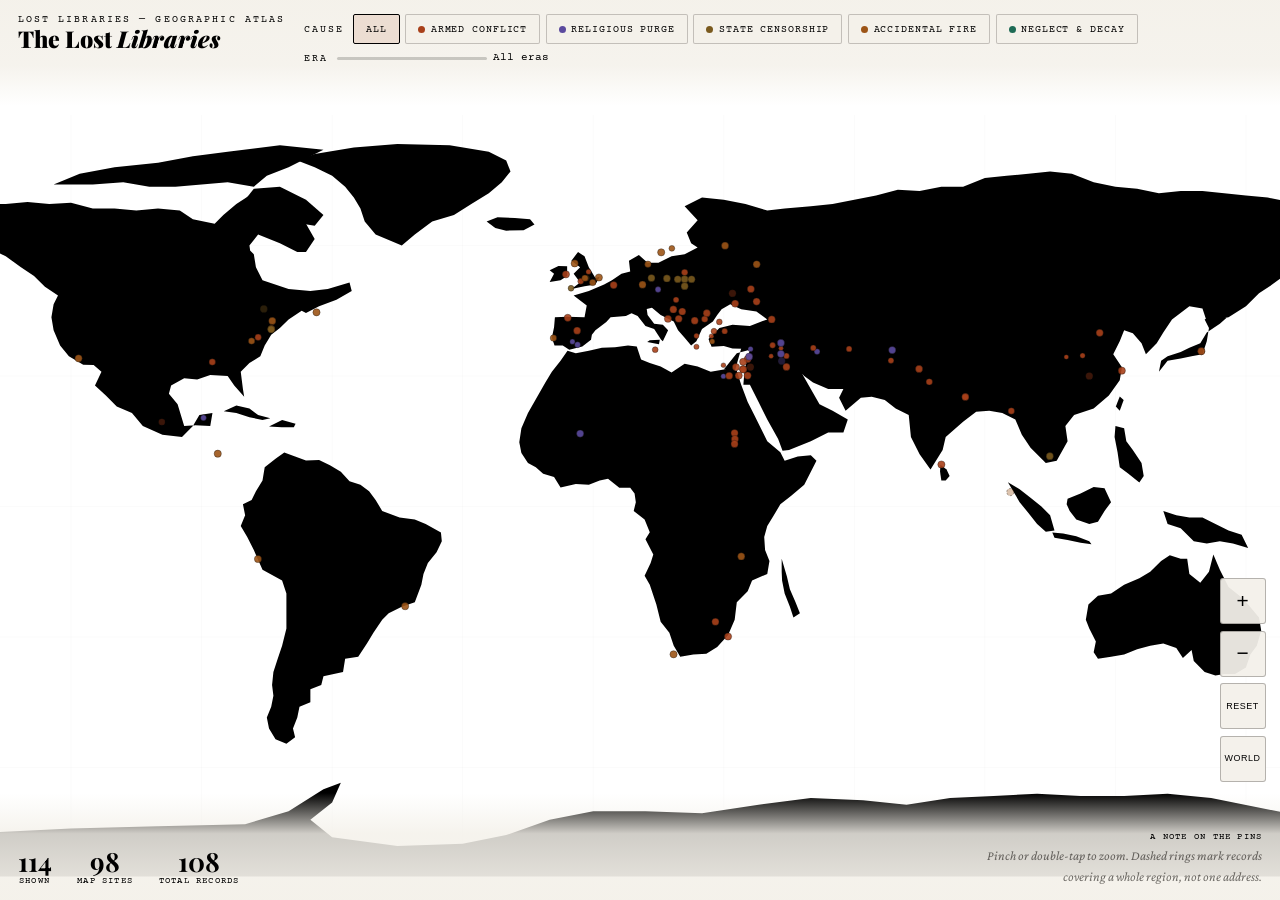
==== commit 6a9ad5eb: "Update map.html" ====
--- a/map.html
+++ b/map.html
@@ -5,14 +5,9 @@
 <meta name="viewport" content="width=device-width, initial-scale=1.0, maximum-scale=1.0, user-scalable=no, viewport-fit=cover">
 <title>The Lost Libraries — Geographic Atlas of Erasure</title>
 <meta name="description" content="Interactive world map of 108 libraries destroyed across 3,785 years of history.">
-<link href="https://fonts.googleapis.com/css2?family=Playfair+Display:ital,wght@0,400;0,700;0,900;1,400&family=Crimson+Pro:ital,wght@0,300;0,400;0,600&family=Courier+Prime:wght@400;700&display=swap" rel="stylesheet">
+<link rel="stylesheet" href="styles.css">
+  <link href="https://fonts.googleapis.com/css2?family=Playfair+Display:ital,wght@0,400;0,700;0,900;1,400&family=Crimson+Pro:ital,wght@0,300;0,400;0,600&family=Courier+Prime:wght@400;700&display=swap" rel="stylesheet">
 <style>
-  :root{
-    --ink:#f4f1ea; --parch:#120f0c; --aged:#2a231c;
-    --ember:#8f3410; --gold:#5f4310; --ash:#c3bbae; --smoke:#3d342a;
-    --panel:#fbf8f2; --sea:#e7e0d2; --land:#ded5c4; --coast:#a89a82;
-    --focus:#7a3a10;
-  }
   *{margin:0;padding:0;box-sizing:border-box}
   html,body{height:100%;overflow:hidden}
   body{background:var(--ink);color:var(--parch);font-family:'Crimson Pro',Georgia,serif;font-size:17px}
@@ -192,6 +187,7 @@
 
 <div id="tip" role="tooltip"></div>
 
+<script src="data.js"></script>
 <script>
 var COASTLINES = [
   "M905.6 417.8L908.3 431.7L916.7 444.4L926.7 450.0L936.1 458.3L950.0 462.2L958.3 475.6L977.8 471.1L994.4 472.2L1008.3 466.7L1018.9 464.4L1033.3 476.1L1047.2 476.1L1052.8 483.3L1054.4 494.4L1051.7 505.6L1065.6 516.7L1072.2 532.8L1066.7 541.7L1076.7 561.1L1073.3 572.2L1065.6 588.3L1072.2 600.0L1080.6 625.0L1086.1 647.2L1097.2 661.1L1102.8 677.8L1111.1 691.7L1127.8 688.9L1144.4 687.8L1158.3 679.4L1172.2 663.9L1180.6 644.4L1183.3 622.2L1197.2 608.3L1202.8 594.4L1222.2 586.1L1225.0 569.4L1219.4 555.6L1218.3 538.9L1222.2 525.0L1230.6 511.1L1238.9 497.2L1252.8 486.1L1269.4 472.2L1285.0 441.7L1277.8 434.4L1261.1 436.1L1244.4 441.7L1238.9 430.6L1222.2 416.7L1216.7 405.6L1205.6 383.3L1197.2 366.7L1188.9 344.4L1183.3 326.7L1166.7 325.0L1150.0 327.8L1133.3 321.1L1116.7 317.8L1100.0 328.9L1086.1 321.1L1072.2 316.7L1061.1 312.2L1055.6 295.6L1044.4 294.4L1027.8 296.7L1011.1 297.2L994.4 301.1L977.8 304.4L967.2 301.1L958.3 313.9L947.2 327.8L938.9 341.7L927.8 361.1L916.7 380.6L908.3 400.0L905.6 417.8Z",
@@ -220,131 +216,8 @@
   "M1068.9 290.0L1083.9 292.8L1085.0 287.2L1072.2 287.8L1068.9 290.0Z",
   "M586.1 397.8L602.8 389.4L620.0 394.4L617.8 398.9L602.2 398.9L586.1 397.8Z"
 ];
-var LIBRARIES = [
-  {id:1, name:"Library of Zimri-Lim", year:-1761, cause:"war", lat:34.55, lon:40.88, loc:"Mari, Mesopotamia", perp:"Hammurabi of Babylon", desc:"One of the oldest recorded library destructions in history. Hammurabi conquered Mari and razed its palace, destroying a vast archive of cuneiform tablets — one of the richest administrative and literary collections of the Bronze Age. The world's first documented biblioclasm."},
-  {id:2, name:"Library of Ashurbanipal", year:-612, cause:"war", lat:36.36, lon:43.15, loc:"Nineveh, Neo-Assyrian Empire", perp:"Coalition of Babylonians, Scythians & Medes", desc:"A supreme irony: the fire that destroyed Nineveh baked the clay tablets and preserved them for 2,600 years. The library held the Epic of Gilgamesh and the largest collection of the ancient Near East. Much of what we know of Mesopotamian literature survived precisely because the library burned."},
-  {id:3, name:"Xianyang Palace and State Archives", year:-206, cause:"war", lat:34.36, lon:108.72, loc:"Xianyang, Qin China", perp:"Xiang Yu", desc:"Rebel general Xiang Yu burned the Qin imperial palace for three months. The archives held records of the very book burnings Qin Shi Huang had ordered decades earlier — a destruction of the documentation of prior destruction. A recursive erasure spanning generations."},
-  {id:4, name:"Library of Pergamon", year:-133, cause:"war", lat:39.13, lon:27.18, loc:"Pergamon, Asia Minor", perp:"Rome / Mark Antony", desc:"The second greatest library of antiquity after Alexandria, holding an estimated 200,000 scrolls. When the last king of Pergamon bequeathed his kingdom to Rome, the library's fate became entangled in power struggles. Mark Antony allegedly stripped its entire contents and gave them to Cleopatra as a gift — transferring one civilisation's memory to another as a romantic gesture."},
-  {id:5, name:"Library of Alexandria", year:-48, cause:"war", lat:31.2, lon:29.92, loc:"Alexandria, Egypt", perp:"Disputed — Caesar, Aurelian, Theophilus & others", desc:"The most mythologized library destruction in history. Alexandria suffered multiple partial destructions across centuries, not one catastrophic burning. At its height it may have held 700,000 scrolls — the sum of ancient Mediterranean knowledge. Its loss was less an event than a slow bleed across four centuries."},
-  {id:6, name:"Imperial Library of Luoyang", year:189, cause:"war", lat:34.68, lon:112.45, loc:"Luoyang, Han China", perp:"Dong Zhuo", desc:"Warlord Dong Zhuo deliberately burned Luoyang to slow pursuing enemies. The imperial library, holding Han dynasty archives on silk and bamboo scrolls, burned with the city. Thousands of irreplaceable texts lost in a single afternoon of scorched-earth strategy."},
-  {id:7, name:"Library of Celsus", year:262, cause:"fire", lat:37.94, lon:27.34, loc:"Ephesus, Asia Minor", perp:"Herulian invasion / earthquake", desc:"The third largest library of the ancient world, holding 12,000 scrolls. Built as a monument to the Roman senator Celsus, its magnificent facade still stands in modern Turkey. Destroyed in 262 AD during the Herulian sack of Ephesus, possibly preceded by an earthquake. The building survived as a shell for centuries after the knowledge inside was ash."},
-  {id:8, name:"Library of Pantainos", year:267, cause:"war", lat:37.97, lon:23.72, loc:"Athens, Roman Greece", perp:"Heruli invasion", desc:"The Library of Pantainos, donated to Athens in the 2nd century AD, was destroyed during the Herulian invasion of 267. The Heruli sacked Athens in a devastating raid that wiped out much of the city's classical heritage. The library was never rebuilt."},
-  {id:9, name:"Hadrian's Library", year:267, cause:"war", lat:37.975, lon:23.725, loc:"Athens, Roman Greece", perp:"Heruli invasion", desc:"Built by Emperor Hadrian in 132 AD, this vast complex held hundreds of rooms of papyrus scrolls alongside lecture halls and gardens. Seriously damaged in the Herulian invasion of 267, its scholarly function never fully recovered. The site is now an archaeological ruin in central Athens."},
-  {id:10, name:"Library of Antioch", year:364, cause:"religion", lat:36.2, lon:36.16, loc:"Antioch, Roman Syria", perp:"Emperor Jovian", desc:"Emperor Jovian ordered the destruction of Antioch's great library, which Julian the Apostate had richly stocked with philosophical and scientific works from across the ancient world. An ideological purge disguised as administrative action."},
-  {id:11, name:"Library of the Serapeum", year:392, cause:"religion", lat:31.18, lon:29.9, loc:"Alexandria, Egypt", perp:"Bishop Theophilus of Alexandria", desc:"The daughter library of Alexandria, housed in the Temple of Serapis, was destroyed when Bishop Theophilus converted the pagan temple to a church. What remained of ancient Alexandrian scholarship was extinguished in the name of the new faith — a theological coup dressed as renovation."},
-  {id:12, name:"Library of York (Eboracum)", year:867, cause:"war", lat:53.96, lon:-1.08, loc:"York, England", perp:"Viking Great Heathen Army", desc:"York was the greatest centre of learning in 8th-century Europe, its library assembled by the scholar Alcuin — tutor to Charlemagne and a key architect of the Carolingian Renaissance. The Viking Great Heathen Army's sack in 867 AD effectively ended York's role as a European intellectual hub. Alcuin had already left for France; what remained was lost. Alcuin had catalogued the collection in a poem naming over 200 authors and carried many of the best volumes to Charlemagne's court in 782, seeding the libraries of Frankish Europe before the Vikings took the rest."},
-  {id:13, name:"Library of al-Hakam II", year:976, cause:"religion", lat:37.88, lon:-4.78, loc:"Cordoba, Al-Andalus", perp:"Al-Mansur & conservative scholars", desc:"Caliph al-Hakam II assembled 400,000 volumes — the largest library in 10th-century Europe. After his death, regent Al-Mansur burned all books on philosophy and ancient science to curry favor with conservative clerics. The greatest library of medieval Europe destroyed by its own government."},
-  {id:14, name:"Library of Rayy", year:1029, cause:"religion", lat:35.6, lon:51.44, loc:"Rayy, Buyid Emirate", perp:"Sultan Mahmud of Ghazni", desc:"Sultan Mahmud conquered Rayy and ordered the burning of its library, destroying all books he deemed heretical. The Buyid Emirate had been a great patron of philosophy and science; this purge targeted precisely those achievements."},
-  {id:15, name:"Library at Sazava Monastery", year:1097, cause:"religion", lat:49.87, lon:14.9, loc:"Sazava, Holy Roman Empire", perp:"Abbot Diethard", desc:"After the Slavonic Benedictines were expelled from Sazava Monastery, the new Latin-rite abbot Diethard ordered the destruction of Slavonic books and manuscripts collected there for decades. The loss eliminated the primary repository of Old Church Slavonic literary culture in Bohemia."},
-  {id:16, name:"Library of Banu Ammar (Dar al-Ilm)", year:1109, cause:"war", lat:34.43, lon:35.85, loc:"Tripoli, Fatimid Caliphate", perp:"Crusaders under Baldwin I", desc:"Medieval chroniclers credited the library with up to three million volumes. The figure comes from later Arabic sources and is almost certainly inflated, but every account agrees the collection was among the largest in the Islamic world. When Crusaders took the city it reportedly took days to burn. Muslim sources say soldiers used manuscripts as toilet paper before burning them. Contemporaries described it as a catastrophe without precedent. Muslim chroniclers wrote that scholars wept as manuscripts were fed to the flames over several days."},
-  {id:17, name:"Library of Ghazna", year:1151, cause:"war", lat:33.55, lon:68.42, loc:"Ghazna, Ghurid Empire", perp:"Ala al-Din Husayn", desc:"The city of Ghazna was sacked and burned for seven days as revenge for the killing of two brothers. Libraries and palaces built by the Ghaznavid dynasty — the dynasty that had produced the great scholar Al-Biruni — were destroyed in the prolonged act of retribution."},
-  {id:18, name:"Library of Nishapur", year:1154, cause:"war", lat:36.21, lon:58.8, loc:"Nishapur, Seljuk Empire", perp:"Oghuz Turks", desc:"Nishapur, birthplace of Omar Khayyam and one of the great intellectual cities of the Islamic world, was partially destroyed during the collapse of the Seljuk Empire. Its libraries — at least thirteen institutions that had made it a centre of learning along the Silk Road — were sacked and burned."},
-  {id:19, name:"Library of the Church of Jacob Mar", year:1171, cause:"war", lat:37.06, lon:41.22, loc:"Nisibis, Zengid State", perp:"Nur al-Din Zengi", desc:"The church and its library of 1,000 volumes were looted and destroyed by forces under Nur al-Din Zengi. Nisibis had been a significant centre of Syriac Christian scholarship since late antiquity; this destruction extinguished the last remnants of that tradition in the region."},
-  {id:20, name:"Nalanda University Library", year:1193, cause:"war", lat:25.14, lon:85.44, loc:"Bihar, India", perp:"Bakhtiyar Khilji", desc:"The greatest repository of Buddhist scholarship in history — a university accumulating knowledge for 700 years. Persian chronicler Minhaj-i-Siraj wrote that the library burned for months, though he was writing decades later and from hearsay. A surviving monk said the soldiers asked what the burning buildings were, and by the time anyone could explain, it was too late."},
-  {id:21, name:"Libraries of Constantinople (Fourth Crusade)", year:1204, cause:"war", lat:41.01, lon:28.98, loc:"Constantinople, Byzantine Empire", perp:"Fourth Crusade", desc:"Christian crusaders sacked the Christian capital, scattering a library that preserved classical Greek texts unknown in Western Europe. Works of Aristotle, Plato, and ancient drama were lost or scattered by soldiers who could not read them."},
-  {id:22, name:"Imperial Library of Constantinople", year:1204, cause:"war", lat:41.015, lon:28.975, loc:"Constantinople, Byzantine Empire", perp:"Disputed — Fourth Crusade / Ottoman conquest", desc:"Founded in the 4th century and holding over 100,000 volumes at its height, the Imperial Library outlasted the libraries of Alexandria and Pergamon only to meet a disputed end. Scholars debate whether it was destroyed in the Crusader sack of 1204, during the Ottoman conquest of 1453, or lost to fires over centuries."},
-  {id:23, name:"Alamut Castle Library", year:1256, cause:"war", lat:36.45, lon:50.57, loc:"Alamut, Persia", perp:"Mongols under Hulagu Khan", desc:"The Nizari Ismaili mountain fortress held a legendary library of astronomical and philosophical texts. Astronomer Nasir al-Din al-Tusi rescued some manuscripts before the Mongols arrived. What he saved quietly influenced European science for centuries."},
-  {id:24, name:"House of Wisdom", year:1258, cause:"war", lat:33.34, lon:44.4, loc:"Baghdad, Iraq", perp:"Mongols under Hulagu Khan", desc:"The intellectual capital of the Islamic Golden Age. Chroniclers wrote that the Tigris ran black with ink and red with blood — an image repeated for centuries, though it comes from narrative accounts rather than any count of what was held. The sack was devastating and real. Modern scholarship is more cautious than the legend: Islamic intellectual life continued elsewhere, notably at Maragha, where al-Tusi built an observatory within years."},
-  {id:25, name:"Libraries of Constantinople (Ottoman Conquest)", year:1453, cause:"war", lat:41.02, lon:28.96, loc:"Constantinople, Byzantine Empire", perp:"Ottoman Turks", desc:"The final fall of Constantinople scattered what survived of Byzantine scholarship. Fleeing scholars, carrying whatever texts they could, inadvertently seeded the Italian Renaissance — the destruction of one civilization sparking the birth of another."},
-  {id:26, name:"Madrassah Library of Granada", year:1499, cause:"religion", lat:37.18, lon:-3.6, loc:"Granada, Spain", perp:"Cardinal Cisneros", desc:"80,000 Arabic manuscripts burned in Granada's central square as part of forced Christianization. Poetry, philosophy, history, astronomy — ash by morning. Cisneros later wrote admiringly about Arab learning, apparently without irony."},
-  {id:27, name:"Bibliotheca Corviniana", year:1526, cause:"war", lat:47.5, lon:19.04, loc:"Buda, Hungary", perp:"Ottoman Turks", desc:"King Matthias Corvinus assembled what was considered the second greatest library in Europe after the Vatican — over 2,000 illuminated manuscripts. When the Ottomans defeated Hungary at Mohacs in 1526, the library was looted and scattered. Some manuscripts ended up in Istanbul; others disappeared entirely. What survived became treasures in museums across three continents. Scholars spent centuries afterwards tracking down surviving volumes scattered across European collections."},
-  {id:28, name:"English Monastic Libraries", year:1535, cause:"govt", lat:52.5, lon:-1.5, loc:"England", perp:"Royal officials under Henry VIII", desc:"The Dissolution of the Monasteries scattered and destroyed centuries of medieval scholarship. Manuscripts were used as wastepaper, bookbinders' material, and kindling. One visitor described monastery books being used to scrub candlesticks. An entire literary heritage decimated in a decade for political and economic gain."},
-  {id:29, name:"Glasney College Library", year:1548, cause:"govt", lat:50.16, lon:-5.1, loc:"Penryn, Cornwall", perp:"Royal officials under Edward VI", desc:"The destruction of Glasney College erased the only institutional repository of the Cornish literary tradition. The Cornish language's near-extinction began here, with a pile of burning manuscripts."},
-  {id:30, name:"Records on Gozo", year:1551, cause:"war", lat:36.04, lon:14.24, loc:"Gozo, Hospitaller Malta", perp:"Ottoman Turks", desc:"Most paper records held on Gozo were lost during an Ottoman raid in 1551. The raid depopulated much of the island, and the administrative and historical records that documented Gozo's medieval history were either taken or burned. An entire chapter of Maltese documentary history erased in a single raid."},
-  {id:31, name:"Maya Codices of the Yucatan", year:1562, cause:"religion", lat:20.39, lon:-89.56, loc:"Mani, Mexico", perp:"Bishop Diego de Landa", desc:"De Landa burned virtually the entire written record of Maya civilization in a single auto-da-fe. Only 4 Maya codices survive today. He later wrote a book about Maya culture using oral knowledge from survivors — a record of the civilization whose written memory he himself destroyed."},
-  {id:32, name:"Raglan Castle Library", year:1646, cause: "war", lat:51.77, lon:-2.87, loc:"Raglan, Wales", perp:"Parliamentary Army", desc:"The Earl of Worcester's library was burned during the English Civil War — not as military necessity but as cultural contempt for the Royalist aristocracy. The books were a proxy for the men who owned them."},
-  {id:33, name:"Swedish National Library, Tre Kronor", year:1697, cause:"fire", lat:59.33, lon:18.07, loc:"Stockholm, Sweden", perp:"Accidental fire", desc:"The Tre Kronor castle fire of 1697 destroyed the Swedish National Library and Royal Archives housed within it. Centuries of Swedish royal records, medieval manuscripts, and the accumulated archives of the Vasa dynasty were lost. The fire began in a chimney and spread so rapidly that little could be saved."},
-  {id:34, name:"University of Copenhagen Library", year:1728, cause:"fire", lat:55.68, lon:12.57, loc:"Copenhagen, Denmark", perp:"Copenhagen Fire of 1728", desc:"The great fire that devastated central Copenhagen in 1728 consumed the University Library, one of Scandinavia's most important scholarly collections. Thousands of volumes of Nordic history, theology, and natural philosophy — including irreplaceable manuscripts of Old Norse literature — were lost in the catastrophic blaze."},
-  {id:35, name:"Cotton Library, London", year:1731, cause:"fire", lat:51.5, lon:-0.13, loc:"London, UK", perp:"Accidental fire at Ashburnham House", desc:"The Cotton Library, assembled by antiquary Robert Cotton and containing irreplaceable Anglo-Saxon manuscripts including Beowulf and two copies of Magna Carta, was severely damaged by fire at Ashburnham House in 1731. Around a quarter of the collection was destroyed or badly damaged. Many manuscripts crumbled to fragments that scholars spent centuries painstakingly reconstructing."},
-  {id:36, name:"Royal Library of Portugal, Lisbon", year:1755, cause:"fire", lat:38.71, lon:-9.14, loc:"Lisbon, Portugal", perp:"Great Lisbon Earthquake and fire", desc:"The catastrophic Lisbon earthquake of 1755 triggered a tsunami and fires that burned for six days. The Royal Library in the Palace of Ribeira, holding 70,000 volumes including the only surviving records of Vasco da Gama's original voyages, was completely destroyed. The historical records of the Age of Discovery were lost in an afternoon of geological violence. Among the losses were the only surviving logs and charts from Vasco da Gama's voyages and the early Portuguese explorations, primary records of the Age of Discovery that cannot be reconstructed."},
-  {id:37, name:"Zaluski Library", year:1794, cause:"war", lat:52.23, lon:21.01, loc:"Warsaw, Poland", perp:"Imperial Russian Army / Nazi German troops", desc:"One of Europe's first public libraries — 400,000 volumes. Russian forces carried off 262,000 volumes after the Kosciuszko Uprising of 1794. What remained was destroyed again by the Nazis in 1944. One library, two total destructions, 150 years apart."},
-  {id:38, name:"Library of Congress (1814)", year:1814, cause:"war", lat:38.89, lon:-77, loc:"Washington D.C., USA", perp:"British Army", desc:"British forces burned the Capitol and its fledgling library during the War of 1812. Thomas Jefferson offered his personal collection of 6,487 books as a replacement — so philosophical and eclectic that some congressmen tried to reject it as too radical. His library became the seed of the modern LOC."},
-  {id:39, name:"Several Libraries, Mexico", year:1856, cause: "war", lat:19.43, lon:-99.13, loc:"Mexico City & major cities, Mexico", perp:"Liberal troops & anti-clericalists", desc:"During and after the Mexican Reform War, liberal governments permitted or carried out the dispersal of numerous ecclesiastical libraries. Church collections accumulated over three centuries of colonial rule were broken up, sold off, or burned as part of anti-clerical reform policies."},
-  {id:40, name:"Mughal Imperial Library, Delhi", year:1857, cause:"war", lat:28.65, lon:77.23, loc:"Delhi, India", perp:"British forces (Indian Rebellion)", desc:"The Mughal court's library represented centuries of accumulated scholarship — Persian manuscripts, Sanskrit translations, illuminated Qurans, works of Mughal art and science. When British forces entered Delhi following the suppression of the 1857 rebellion, the library was looted or destroyed. The last great repository of Mughal intellectual culture was dispersed in an afternoon."},
-  {id:41, name:"University of Alabama Library", year:1865, cause:"war", lat:33.21, lon:-87.54, loc:"Tuscaloosa, Alabama, USA", perp:"Union Army troops", desc:"During the Civil War, Union troops destroyed most buildings on the University of Alabama campus including the library. According to legend, only one book survived — an English translation of the Quran that a soldier chose to pocket rather than burn."},
-  {id:42, name:"Mosque-Library of Turnovo", year:1877, cause: "war", lat:43.07, lon:25.62, loc:"Turnovo, Bulgaria", perp:"Christian Bulgarian forces", desc:"During the Russo-Turkish War and Bulgaria's liberation, a mosque containing a library of Turkish and Ottoman texts was burned. The books were destroyed alongside the mosque as a symbolic act of the religious and political transformation sweeping the region."},
-  {id:43, name:"Birmingham Central Library", year:1879, cause:"fire", lat:52.48, lon:-1.9, loc:"Birmingham, UK", perp:"Accidental fire during building works", desc:"A fire broke out behind a wooden partition serving as a temporary wall during building renovations in January 1879, destroying much of the Birmingham Central Library's collection. Thousands of volumes of local history, rare books, and reference works were lost before the fire could be contained."},
-  {id:44, name:"Royal Library of Burma", year:1885, cause:"war", lat:21.96, lon:96.08, loc:"Mandalay Palace, Burma", perp:"British Army", desc:"British troops looted the royal palace at the end of the Third Anglo-Burmese War, dispersing the royal library's parabaik manuscripts — hand-painted books recording Burmese history, religion, and art. Much ended up in British museums, where portions remain today."},
-  {id:45, name:"University of Virginia Library", year:1895, cause:"fire", lat:38.03, lon:-78.5, loc:"Charlottesville, Virginia, USA", perp:"Accidental fire", desc:"The University of Virginia Library, housed in the Rotunda designed by Thomas Jefferson, was severely damaged by fire in October 1895. The fire destroyed the Annex and damaged Jefferson's original Rotunda building. Thousands of irreplaceable books and manuscripts, including early Americana, were lost in the blaze."},
-  {id:46, name:"Hanlin Academy Library", year:1900, cause: "war", lat:39.91, lon:116.39, loc:"Beijing, China", perp:"Boxer Uprising / disputed", desc:"China's oldest and most prestigious literary institution burned during the Boxer Uprising. Western diplomats in the nearby Legation Quarter reportedly watched it burn, unwilling to risk soldiers to save Chinese books. The Academy held an encyclopedia of over 11,000 volumes covering centuries of Chinese history."},
-  {id:47, name:"New York State Library", year:1911, cause:"fire", lat:42.65, lon:-73.75, loc:"Albany, New York, USA", perp:"Capitol building fire", desc:"A fire in the New York State Capitol building in March 1911 destroyed the State Library, one of the most important research collections in America. Around 450,000 books and thousands of manuscripts were destroyed, including irreplaceable records of early American history and the complete collection of manuscripts once owned by Benjamin Franklin."},
-  {id:48, name:"Catholic University of Leuven", year:1914, cause:"war", lat:50.88, lon:4.7, loc:"Leuven, Belgium", perp:"German Occupation Forces", desc:"German troops systematically burned the medieval library as collective punishment. 300,000 volumes including irreplaceable medieval manuscripts were destroyed. Rebuilt with international donations — then burned again by Germany in 1940. The same country, the same library, twice in 26 years."},
-  {id:49, name:"Public Records Office of Ireland", year:1922, cause: "war", lat:53.35, lon:-6.27, loc:"Dublin, Ireland", perp:"Anti-Treaty IRA / Irish Civil War", desc:"The Four Courts complex held Ireland's primary archive going back to medieval times. An explosion during the Civil War destroyed 1,000 years of Irish legal and genealogical records. The paper memory of a nation, gone in an instant."},
-  {id:50, name:"University of Tokyo Library", year:1923, cause:"fire", lat:35.71, lon:139.76, loc:"Tokyo, Japan", perp:"Great Kanto Earthquake and fire", desc:"The catastrophic Great Kanto Earthquake of 1923 and the firestorms that followed destroyed the University of Tokyo Library. The collection included the Max Muller Library of South Asian texts and the Nishimura collection of rare Japanese historical documents — irreplaceable primary sources for Asian studies."},
-  {id:51, name:"Several Religious Libraries, Madrid", year:1931, cause: "war", lat:40.42, lon:-3.7, loc:"Madrid, Republican Spain", perp:"Anarchists & anti-clericalists", desc:"In 1931, radical leftists burned several churches and their associated libraries across Madrid. Ecclesiastical collections accumulated over centuries were destroyed in a wave of anti-clerical violence that foreshadowed the coming civil war."},
-  {id:52, name:"National Library of Nicaragua", year:1931, cause:"fire", lat:12.14, lon:-86.28, loc:"Nicaragua", perp:"1931 Managua earthquake and fire", desc:"The National Library of Nicaragua was damaged in the catastrophic 1931 Managua earthquake and the fires that followed. A second earthquake in 1972 caused further damage. The repeated natural disasters left the national library's collection severely depleted, representing a significant loss of Nicaraguan historical and literary heritage."},
-  {id:53, name:"Oriental Library, Shanghai", year:1932, cause:"war", lat:31.23, lon:121.47, loc:"Shanghai, China", perp:"Imperial Japanese Army", desc:"Japanese forces deliberately burned the Oriental Library — 450,000 volumes including rare Song dynasty texts. One of China's largest libraries, its destruction was recognized internationally as a deliberate cultural atrocity."},
-  {id:54, name:"Institut fuer Sexualwissenschaft", year:1933, cause:"govt", lat:52.52, lon:13.38, loc:"Berlin, Germany", perp:"Deutsche Studentenschaft / Nazi regime", desc:"Magnus Hirschfeld's pioneering institute — holding the world's most comprehensive research on gender and sexuality — was ransacked and burned. The footage became the defining image of Nazi censorship. It set LGBTQ+ scholarship back by decades."},
-  {id:55, name:"University of Oviedo Library", year:1934, cause: "war", lat:43.36, lon:-5.85, loc:"Oviedo, Spain", perp:"Revolutionaries / disputed", desc:"During the Asturian miners' strike of 1934, the University of Oviedo was caught between revolutionary miners and government forces. The library, containing collections of regional history and medieval Asturian manuscripts, was badly damaged in the crossfire."},
-  {id:56, name:"Chinese University Libraries (WWII)", year:1937, cause:"war", lat:30, lon:114, loc:"Multiple cities, China", perp:"Imperial Japanese Army", desc:"During the Second Sino-Japanese War, Japanese forces destroyed or severely damaged the libraries of National Tsing Hua University, Nankai University, and numerous other institutions. The systematic destruction of Chinese intellectual infrastructure was deliberate policy."},
-  {id:57, name:"National Library of Serbia", year:1941, cause:"war", lat:44.82, lon:20.46, loc:"Belgrade, Yugoslavia", perp:"Nazi German Luftwaffe", desc:"Bombed on Hitler's direct orders on Easter Sunday, 1941. The library held the largest collection of Serbian medieval manuscripts. Over 350,000 books incinerated overnight. The Nazis understood that destroying records is a form of destroying a people."},
-  {id:58, name:"SS. Cyril and Methodius National Library", year:1943, cause:"war", lat:42.7, lon:23.32, loc:"Sofia, Bulgaria", perp:"Allied air forces", desc:"The national library sustained severe damage during Allied bombing raids in 1943-1944. Among the significant cultural casualties: rare Bulgarian manuscripts and Ottoman-era documents irreplaceable to Balkan history."},
-  {id:59, name:"National Library of Peru", year:1943, cause:"fire", lat:-12.06, lon:-77.04, loc:"Lima, Peru", perp:"Accidental fire", desc:"The National Library of Peru, founded by independence hero Jose de San Martin in 1821, was severely damaged by fire in May 1943. Thousands of colonial-era manuscripts, rare books, and historical documents tracing Peru's history from pre-Columbian times through independence were destroyed. The loss was considered a national catastrophe."},
-  {id:60, name:"Krasinski Library, Warsaw", year:1944, cause:"govt", lat:52.25, lon:21, loc:"Warsaw, Poland", perp:"Nazi German troops", desc:"After suppressing the Warsaw Uprising, Nazi troops burned Warsaw library by library — a systematic campaign to erase Polish cultural identity. Over a million volumes from the National Library's special collections destroyed."},
-  {id:61, name:"Library of the Zamoyski Family", year:1944, cause:"govt", lat:52.24, lon:21.01, loc:"Warsaw, Poland", perp:"Nazi German troops", desc:"The Zamoyski Family library housed the collections of the former Zamoyski Academy and was one of Poland's great private scholarly libraries. Deliberately set ablaze by Nazi troops in the aftermath of the Warsaw Uprising."},
-  {id:62, name:"Central Archives of Historical Records", year:1944, cause:"govt", lat:52.245, lon:21.015, loc:"Warsaw, Poland", perp:"Nazi German troops", desc:"Nazi troops systematically burned the Central Archives after the Warsaw Uprising. They held centuries of Polish administrative, legal, and historical records. Their destruction was deliberate policy — the erasure of the documentary basis of Polish statehood."},
-  {id:63, name:"Private Libraries of Tokyo", year:1945, cause:"war", lat:35.69, lon:139.69, loc:"Tokyo, Japan", perp:"US Army Air Force firebombing", desc:"US firebombing of Tokyo in 1945 consumed vast swathes of the city, destroying many private Japanese libraries and local collections. The raids eliminated irreplaceable collections of Japanese literature, family records, and local history."},
-  {id:64, name:"Warsaw Public Library", year:1945, cause:"govt", lat:52.23, lon:21.03, loc:"Warsaw, Poland", perp:"Nazi German troops", desc:"Before World War II the library contained 500,000 books. By 1945, after systematic Nazi destruction during and after the Warsaw Uprising, it was reduced to rubble — part of the broader plan to permanently eliminate Polish cultural identity."},
-  {id:65, name:"Raczynski Library, Poznan", year:1945, cause:"govt", lat:52.41, lon:16.93, loc:"Poznan, Poland", perp:"Nazi German troops", desc:"Retreating Nazi troops planted explosives in the building and detonated them, destroying much of this important Polish library. The Raczynski had survived the earlier occupation largely intact, making its deliberate destruction in the final days of war a particularly calculated act."},
-  {id:66, name:"Jewish Theological Seminary Library", year:1966, cause:"fire", lat:40.81, lon:-73.96, loc:"New York City, USA", perp:"Accidental fire", desc:"A fire in April 1966 at the Jewish Theological Seminary of America destroyed or severely damaged thousands of volumes from one of the world's most important collections of Judaica. Rare Hebrew manuscripts, incunabula, and irreplaceable documents of Jewish intellectual and religious history were among the losses."},
-  {id:67, name:"Lebanese National Library", year:1975, cause: "war", lat:33.89, lon:35.5, loc:"Beirut, Lebanon", perp:"Lebanese Civil War", desc:"Caught in the downtown front lines, shelled to a shell. 200,000 volumes destroyed including much of Lebanon's Ottoman-era historical record. The roofless building stood for 25 years before partial restoration."},
-  {id:68, name:"National Library of Cambodia", year:1976, cause:"govt", lat:11.57, lon:104.93, loc:"Phnom Penh, Cambodia", perp:"Khmer Rouge", desc:"The Khmer Rouge burned most collections and converted the building into a pigsty. Only 20% of materials survived. Year Zero ideology targeted libraries as the physical embodiment of a past the regime needed to abolish."},
-  {id:69, name:"Jaffna Public Library", year:1981, cause:"war", lat:9.66, lon:80.01, loc:"Jaffna, Sri Lanka", perp:"Government-aligned mob and police", desc:"One of Asia's largest libraries — 97,000 volumes including irreplaceable Tamil manuscripts. Its burning is still cited as the moment the Sri Lankan civil war became inevitable: a cultural assassination that made political resolution impossible."},
-  {id:70, name:"Sikh Reference Library", year:1984, cause:"war", lat:31.62, lon:74.88, loc:"Punjab, India", perp:"Indian Army (Operation Blue Star)", desc:"During the storming of the Golden Temple complex, the Reference Library — holding rare Sikh manuscripts going back centuries — was looted. The Indian government denied it for years. Much has never been returned."},
-  {id:71, name:"Dalhousie University Law Library", year:1985, cause:"fire", lat:44.63, lon:-63.59, loc:"Halifax, Nova Scotia, Canada", perp:"Lightning strike (electrical)", desc:"A lightning strike in August 1985 caused a short circuit that started a fire at the Dalhousie University Law Library. The fire destroyed significant portions of the legal collection, including rare Canadian legal texts and historical case records. It remains one of the most significant accidental library losses in Canadian history."},
-  {id:72, name:"Los Angeles Central Library", year:1986, cause:"fire", lat:34.05, lon:-118.26, loc:"Los Angeles, California, USA", perp:"Arson (suspected)", desc:"Two fires in 1986 — the second while the building was under repair from the first — destroyed or damaged around 400,000 books at the Los Angeles Central Library. The first fire in April was one of the largest library fires in US history. A massive volunteer effort helped salvage and restore portions of the collection over subsequent years."},
-  {id:73, name:"Academy of Sciences Library, Leningrad", year:1988, cause:"fire", lat:59.94, lon:30.3, loc:"Leningrad, USSR", perp:"Accidental fire", desc:"A fire in February 1988 at the Library of the USSR Academy of Sciences in Leningrad damaged around 400,000 volumes and destroyed approximately 4,000 rare manuscripts. The library, one of the oldest and largest in Russia, had survived the Siege of Leningrad during World War II only to fall victim to an accidental fire during renovation work."},
-  {id:74, name:"Central University Library of Bucharest", year:1989, cause: "war", lat:44.43, lon:26.1, loc:"Bucharest, Romania", perp:"Romanian Land Forces", desc:"Set on fire during the Romanian Revolution in December 1989 amid fighting that accompanied the fall of Ceausescu's regime. Hundreds of thousands of volumes were destroyed, including irreplaceable Romanian historical documents accumulated over more than a century."},
-  {id:75, name:"Oriental Institute, Sarajevo", year:1992, cause: "war", lat:43.86, lon:18.41, loc:"Sarajevo, Bosnia", perp:"Bosnian Serb Army", desc:"Held the world's largest collection of Islamic manuscripts in the Balkans — 5,263 manuscripts spanning Ottoman history. Destroyed by deliberate shelling as part of a systematic campaign of cultural genocide."},
-  {id:76, name:"National Library of Bosnia and Herzegovina", year:1992, cause: "war", lat:43.85, lon:18.42, loc:"Sarajevo, Bosnia", perp:"Bosnian Serb Army", desc:"Over 2 million books. Deliberately shelled for three days until it collapsed in flames. Citizens formed human chains under sniper fire to rescue books. Librarian Aida Buturovc was killed doing so."},
-  {id:77, name:"Abkhazian Research Institute Library", year:1992, cause: "war", lat:43, lon:41.02, loc:"Sukhumi, Abkhazia", perp:"Georgian Armed Forces", desc:"The Abkhazian Research Institute and National Library were destroyed during the War in Abkhazia in October 1992. The destruction eliminated the primary repository of Abkhazian cultural heritage, including unique manuscripts documenting the history and language of the Abkhaz people."},
-  {id:78, name:"Norwich Central Library", year:1994, cause:"fire", lat:52.63, lon:1.3, loc:"Norwich, England, UK", perp:"Electrical fault (accidental)", desc:"Norwich Central Library caught fire in August 1994 due to an electrical fault, destroying the building and most of its contents. Thousands of books, local history archives, and reference collections were lost. The library had served the community for decades and its rebuilding became a symbol of civic renewal."},
-  {id:79, name:"City Library, Linkoping", year:1996, cause:"fire", lat:58.41, lon:15.62, loc:"Linkoping, Sweden", perp:"Arson (perpetrator unidentified)", desc:"After a year of repeated arson attempts against an LGBTQ+ information bureau operating from the building, the Linkoping city library was burned down in September 1996. No one was ever convicted, making it one of Sweden's most significant unsolved cultural attacks."},
-  {id:80, name:"Pol-i-Khomri Public Library", year:1998, cause:"religion", lat:35.95, lon:68.71, loc:"Pol-i-Khomri, Afghanistan", perp:"Taliban", desc:"55,000 books and manuscripts. Burned as part of the Taliban's systematic destruction of secular knowledge across Afghanistan. This destruction received almost no international coverage at the time."},
-  {id:81, name:"Iraq National Library and Archive", year:2003, cause: "war", lat:33.34, lon:44.39, loc:"Baghdad, Iraq", perp:"Looters amid US invasion", desc:"In the chaos of the 2003 invasion, the National Library was looted and burned. Cuneiform tablets, Ottoman manuscripts, and 450,000 books were lost. US forces had been warned in advance by scholars but failed to protect cultural sites."},
-  {id:82, name:"Libraries Damaged in 2004 Indian Ocean Tsunami", year:2004, cause:"fire", lat:3.32, lon:95.85, loc:"Indonesia, Malaysia, Maldives, Thailand, Sri Lanka", perp:"2004 Indian Ocean earthquake and tsunami", desc:"The catastrophic 2004 Indian Ocean earthquake and tsunami caused widespread damage to libraries, archives, and museums across multiple countries. Local libraries, school collections, and municipal archives were swept away or inundated across coastal communities in Indonesia, Thailand, Sri Lanka, and the Maldives, destroying records of local history, culture, and community life."},
-  {id:83, name:"Duchess Anna Amalia Library", year:2004, cause:"fire", lat:50.98, lon:11.33, loc:"Weimar, Germany", perp:"Accidental electrical fault", desc:"Goethe's library — one of the most important repositories of German literary heritage, serving Goethe, Schiller, and Herder — was devastated by an accidental electrical fire in September 2004. Around 50,000 books were destroyed and 35,000 damaged. In a rare hopeful story, volunteers formed a human chain through the night passing burning books to safety. The library was restored and reopened in 2007."},
-  {id:84, name:"People's Library, Occupy Wall Street", year:2011, cause:"govt", lat:40.71, lon:-74.01, loc:"New York City, USA", perp:"NYC Dept. of Sanitation", desc:"The People's Library at Occupy Wall Street had catalogued over 5,500 donated books. When the NYPD cleared Zuccotti Park in November 2011, the library was seized and most books destroyed or rendered unusable. The first significant library destruction on American soil in nearly two centuries. Books were loaded into sanitation trucks and later found damaged at a city facility; a court subsequently found the city liable."},
-  {id:85, name:"Egyptian Scientific Institute", year:2011, cause: "war", lat:30.05, lon:31.25, loc:"Cairo, Egypt", perp:"Egyptian Revolution street violence", desc:"A fire during the revolution spread to the 200-year-old institute. Of 200,000 volumes, only 30,000 were saved. Among the losses: one of only 21 surviving copies of Napoleon's Description de l'Egypte — irreplaceable."},
-  {id:86, name:"Ahmed Baba Institute, Timbuktu", year:2013, cause:"religion", lat:16.77, lon:-3, loc:"Timbuktu, Mali", perp:"Islamist militias (AQIM)", desc:"Retreating militants set fire to the institute in January 2013. Early reports said its whole collection was lost, and headlines worldwide repeated it. The reality was far better: librarian Abdel Kader Haidara and Timbuktu residents had already smuggled the bulk of the manuscripts out in trunks and rice sacks. Of roughly 30,000 held there, an estimated 2,000 burned. The rescue, not the loss, is the story."},
-  {id:87, name:"Ratanda Public Library", year:2013, cause: "war", lat:-26.48, lon:28.08, loc:"Lesedi Municipality, South Africa", perp:"Public riots", desc:"Burned during public service delivery riots in March 2013. 1,807 books destroyed along with computers and all technological infrastructure. A tragic irony in a community where access to books was already severely limited."},
-  {id:88, name:"Fisheries and Oceans Canada Libraries", year:2013, cause:"govt", lat:45.42, lon:-75.7, loc:"Canada", perp:"Harper Government", desc:"Seven of nine Fisheries and Oceans libraries closed and collections discarded to save $443,000 Canadian. Scientists called it data destruction. Research built over 50 years thrown away and irreplaceable."},
-  {id:89, name:"Saeh Library, Tripoli", year:2014, cause:"religion", lat:34.44, lon:35.84, loc:"Tripoli, Lebanon", perp:"Unknown (sectarian attack)", desc:"The Christian Saeh Library, containing over 80,000 manuscripts and books, was burned down in January 2014 in a widely condemned sectarian attack. Its founder described standing in the ashes of his life's work. The attack prompted solidarity across all of Lebanon's religious communities."},
-  {id:90, name:"National Archives of Bosnia (partial)", year:2014, cause: "war", lat:43.855, lon:18.405, loc:"Sarajevo, Bosnia", perp:"Bosnian rioters", desc:"During the 2014 unrest in Bosnia, large amounts of historical documents were destroyed when rioters set fire to the National Archives building. The archives contained irreplaceable Ottoman-era records central to the pre-war history of the country."},
-  {id:91, name:"Mosul University Libraries", year:2014, cause:"religion", lat:36.34, lon:43.13, loc:"Mosul, Iraq", perp:"ISIS / ISIL", desc:"Systematic public book burnings across Mosul — the university library, the museum library, and countless private collections. Rare manuscripts and maps going back centuries burned as tools of infidelity and filmed as propaganda."},
-  {id:92, name:"Libraries of Al Anbar Governorate", year:2014, cause:"religion", lat:33.42, lon:43.3, loc:"Al Anbar, Iraq", perp:"ISIS / ISIL", desc:"ISIS extended its systematic book burning campaign across the Al Anbar Governorate in late 2014, destroying libraries in towns and cities throughout the region. Local collections, school libraries, and private archives accumulated over generations were burned as part of the campaign to obliterate pre-Islamic and non-Salafi knowledge."},
-  {id:93, name:"Glasgow School of Art Library", year:2014, cause:"fire", lat:55.87, lon:-4.26, loc:"Glasgow, Scotland, UK", perp:"Accidental fire (twice)", desc:"The Mackintosh Library inside Charles Rennie Mackintosh's iconic Glasgow School of Art building was badly damaged by fire in May 2014, and then almost completely destroyed by a second fire in June 2018 while restoration work was underway. The double loss of one of the world's finest examples of Art Nouveau architecture and its library is considered one of the greatest cultural tragedies in modern Scottish history."},
-  {id:94, name:"INION Library, Moscow", year:2015, cause:"fire", lat:55.67, lon:37.56, loc:"Moscow, Russia", perp:"Accidental fire", desc:"The Institute of Scientific Information on Social Sciences held around 14 million items — one of the world's largest social science collections. A fire in January 2015 spread to 2,000 square metres, destroying an estimated 15% of the collection including irreplaceable 18th and 19th-century periodicals."},
-  {id:95, name:"Mosul Public Library", year:2015, cause:"religion", lat:36.33, lon:43.12, loc:"Mosul, Iraq", perp:"ISIS / ISIL", desc:"The Central Public Library of Ninawa held 8,000 rare books and manuscripts — Syriac and Latin printed books from the 16th and 17th centuries, rare Ottoman newspapers. ISIS publicly burned them in February 2015. What could not be burned was bulldozed."},
-  {id:96, name:"Mzuzu University Library", year:2015, cause:"fire", lat:-11.46, lon:34.02, loc:"Mzuzu, Malawi", perp:"Accidental fire", desc:"The Mzuzu University Library in Malawi caught fire in the early hours of December 18, 2015, and was completely destroyed. The entire book collection, computer equipment, and institutional archives were lost. For a developing nation with limited resources for rebuilding, the loss represented a severe setback to higher education in northern Malawi."},
-  {id:97, name:"Howard College Law Library", year:2016, cause: "war", lat:-29.87, lon:30.98, loc:"Durban, South Africa", perp:"FeesMustFall protestors", desc:"The law library at Howard College, University of KwaZulu-Natal, was burned by protestors during the FeesMustFall movement in September 2016. Early Roman-Dutch law texts and rare legal manuscripts were among the losses — an unintended casualty of a movement fighting for access to education."},
-  {id:98, name:"National Museum of Brazil Library", year:2018, cause:"fire", lat:-22.91, lon:-43.22, loc:"Rio de Janeiro, Brazil", perp:"Accidental fire (electrical)", desc:"A catastrophic fire on September 2, 2018 destroyed the National Museum of Brazil and its library — the country's oldest and most important natural history museum, founded in 1818. An estimated 20 million items were lost, including priceless indigenous cultural artefacts, palaeontological specimens, and a library of rare manuscripts. Brazil's scientific and cultural heritage was devastated."},
-  {id:99, name:"Jagger Library, Cape Town (partial)", year:2021, cause:"fire", lat:-33.96, lon:18.46, loc:"Cape Town, South Africa", perp:"Table Mountain wildfire", desc:"The 2021 Table Mountain fire partially destroyed the Jagger Library at the University of Cape Town, including the African Studies collection — one of the most important repositories of African history and scholarship on the continent. Thousands of rare books, photographs, and archival materials documenting African history were lost in the fire that swept through the campus."},
-  {id:100, name:"Korolenko State Scientific Library", year:2022, cause:"war", lat:49.99, lon:36.23, loc:"Kharkiv, Ukraine", perp:"Russian bombardment", desc:"One of Ukraine's largest and oldest research libraries, damaged during the bombardment of Kharkiv. It is among the library sites UNESCO has formally verified as damaged in the war."},
-  {id:101, name:"Central City Library, Mariupol", year:2022, cause:"war", lat:47.1, lon:37.54, loc:"Mariupol, Ukraine", perp:"Russian bombardment", desc:"The V.G. Korolenko Central City Library was destroyed during the siege of Mariupol. UNESCO lists it among verified damaged cultural sites."},
-  {id:102, name:"Kherson Regional Scientific Library", year:2022, cause:"war", lat:46.64, lon:32.61, loc:"Kherson, Ukraine", perp:"Russian forces", desc:"The Kherson Regional Universal Scientific Library was damaged during the occupation and shelling of the city. A branch of the Kherson Regional State Archive was also damaged, one of five archives on UNESCO's verified list."},
-  {id:103, name:"Ukrainian Libraries (UNESCO-verified)", year:2022, cause:"war", lat:49.0, lon:32.0, loc:"Ukraine, multiple regions", perp:"Russian armed forces", desc:"As of 29 September 2026 UNESCO had verified damage to 563 Ukrainian cultural sites, including 24 libraries and 5 archives, across the Chernihiv, Kharkiv, Donetsk, Luhansk, Kherson, Sumy, Zaporizhzhia, Dnipropetrovsk and Kyiv regions. A regional record covering many separate institutions rather than one building."},
-  {id:104, name:"Azizia Madrasa Library", year:2023, cause: "war", lat:25.18, lon:85.52, loc:"Bihar Sharif, India", perp:"Ram Navami rioters", desc:"The library contained around 4,500 works that were all lost when it was set on fire during Ram Navami riots in March 2023. Among the losses were rare Islamic manuscripts and texts accumulated over generations at this historic madrasa in Bihar."},
-  {id:105, name:"Diana Tamari Sabbagh Library", year:2023, cause:"war", lat:31.5, lon:34.46, loc:"Gaza City, Palestine", perp:"Israeli military airstrike", desc:"The Diana Tamari Sabbagh Library and the Rashad Shawa Cultural Center that housed it were destroyed by an airstrike in November 2023. The library held collections documenting Palestinian literary and cultural heritage. Its destruction was part of the broader devastation of Gaza's cultural infrastructure."},
-  {id:106, name:"Edward Said Public Library", year:2023, cause:"war", lat:31.55, lon:34.5, loc:"Beit Lahia, Palestine", perp:"Israeli military", desc:"The Edward Said Public Library in Beit Lahia was destroyed during the Gaza war. Named after the Palestinian-American intellectual, the library held collections serving the local community and preserving Palestinian cultural memory accumulated over generations."},
-  {id:107, name:"Gaza Libraries Combined (2023-24)", year:2023, cause:"war", lat:31.505, lon:34.47, loc:"Gaza, Palestine", perp:"Israeli military", desc:"Beyond the Diana Tamari Sabbagh Library and Edward Said Public Library, numerous smaller libraries, school collections, university archives, and community reading rooms across Gaza were destroyed during the 2023-2024 conflict. The collective destruction represents a systematic loss of Palestinian documentary heritage and the erasure of cultural memory spanning generations."},
-  {id:108, name:"Islamic University of Gaza Library", year:2023, cause:"war", lat:31.5, lon:34.45, loc:"Gaza City, Palestine", perp:"Israeli airstrikes", desc:"The largest academic library in Gaza, holding a reported 1.5 million volumes alongside academic journals, rare documents and historical manuscripts. The university and its library were destroyed during the bombardment that began in late 2023."},
-  {id:109, name:"Great Omari Mosque Library", year:2023, cause:"war", lat:31.504, lon:34.464, loc:"Gaza City, Palestine", perp:"Israeli airstrikes", desc:"Attached to Gaza's oldest mosque and among the most important libraries in Palestine. Its rare books had survived the Crusades and the First World War before being destroyed in an airstrike. Volunteers began sorting salvageable fragments inside the ruined library in February 2026."},
-  {id:110, name:"Central Archives of Gaza City", year:2023, cause:"war", lat:31.508, lon:34.452, loc:"Gaza City, Palestine", perp:"Israeli bombardment", desc:"Destroyed in December 2023 along with thousands of historically significant documents. The Ottoman-era records held there were entirely destroyed and none were recovered during later excavation, a complete erasure of several centuries of municipal and legal memory."},
-  {id:111, name:"Mohamed Omer Bashir Centre Library", year:2023, cause: "war", lat:15.64, lon:32.48, loc:"Omdurman, Sudan", perp:"Sudanese civil war combatants", desc:"The library of the Mohamed Omer Bashir Centre for Sudanese Studies at Omdurman Ahlia University was burned in May 2023. It held original documents on Sudanese political and cultural history. The centre's head believed it was targeted deliberately to harm the university."},
-  {id:112, name:"Sudan National Records Office and Sudan Library", year:2023, cause: "war", lat:15.5, lon:32.56, loc:"Khartoum, Sudan", perp:"Rapid Support Forces / Sudanese Armed Forces", desc:"Sudan's National Archives and National Library both sustained heavy damage during the fighting for Khartoum. Members of the Sudanese Writers Union have argued that the wider destruction of the country's heritage was intended to erase its history."},
-  {id:113, name:"EBAF Archives, Gaza", year:2025, cause:"war", lat:31.52, lon:34.44, loc:"Rimal, Gaza City, Palestine", perp:"Israeli airstrike", desc:"On 14 September 2025 an airstrike hit the building housing the archives of the Ecole biblique et archeologique francaise, destroying research materials gathered over decades of excavation across the region."},
-  {id:114, name:"Sudan University College of Forestry Library", year:2026, cause: "war", lat:15.55, lon:32.53, loc:"Khartoum, Sudan", perp:"Rapid Support Forces", desc:"In February 2026 Sudan University of Science and Technology officials reported that the College of Forestry library had been burned, along with musical instruments, used as fuel. The university reported 258 million dollars in total war losses."}
-];
 
 /* ============ CONFIG ============ */
-var CAUSES = {
-  war:      {label:"Armed Conflict",   color:"#a8401a"},
-  religion: {label:"Religious Purge",  color:"#5b4a9e"},
-  govt:     {label:"State Censorship", color:"#7a5a1e"},
-  fire:     {label:"Accidental Fire",  color:"#9c5416"},
-  neglect:  {label:"Neglect & Decay",  color:"#1e6b55"}
-};
 
 var ERAS = [
   {l:"All eras",              a:-3000, b:3000},
@@ -361,7 +234,6 @@
 
 /* Records that describe a whole country/region rather than one building.
    These get a dashed ring so the pin is not read as a precise address. */
-var APPROX = {28:1,39:1,56:1,63:1,82:1,88:1,92:1,103:1,107:1};
 
 /* ============ PROJECTION ============ */
 /* Equirectangular. World space is 0..2000 x 0..1000. */
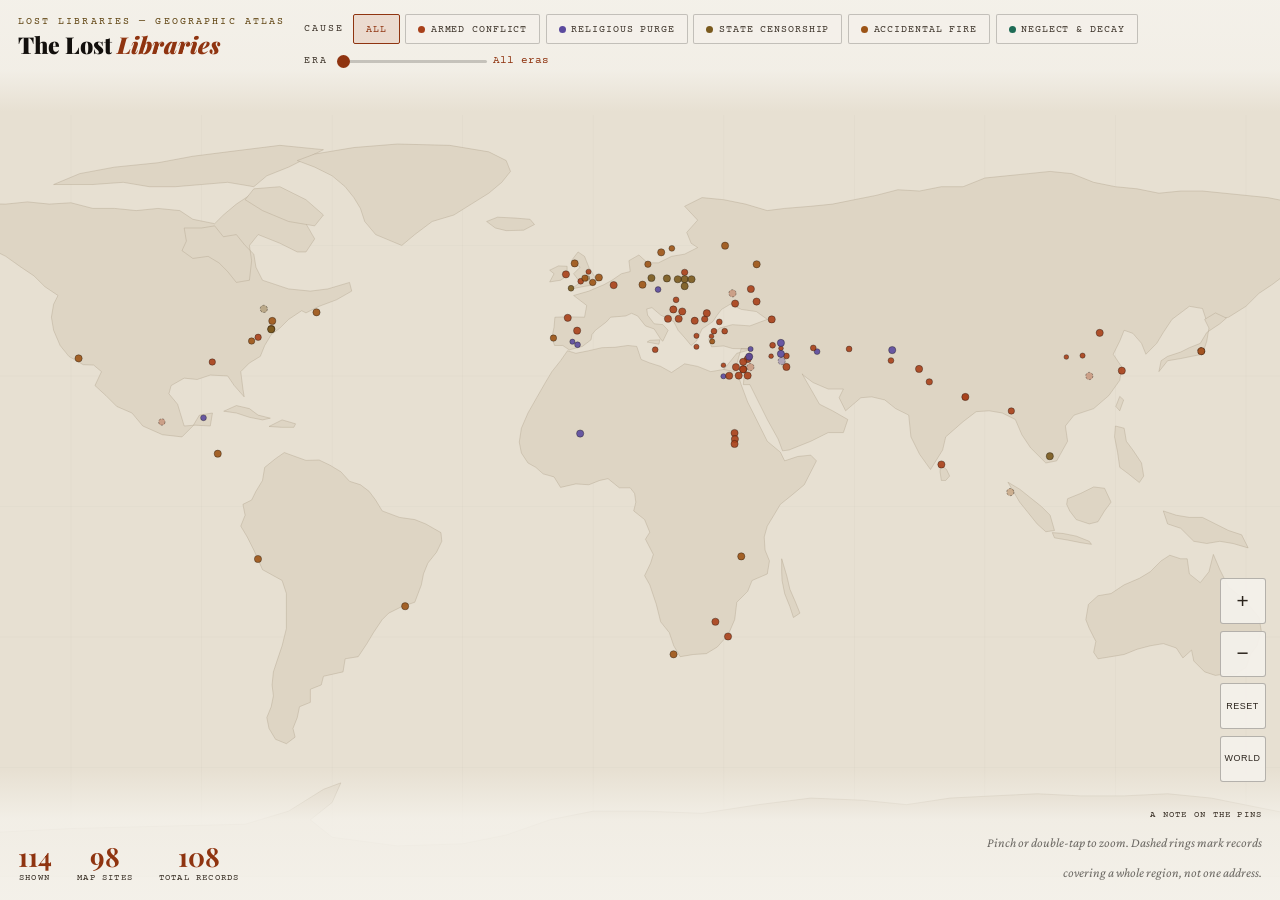
==== commit ce5fc5dd: "Update map.html" ====
--- a/map.html
+++ b/map.html
@@ -5,7 +5,7 @@
 <meta name="viewport" content="width=device-width, initial-scale=1.0, maximum-scale=1.0, user-scalable=no, viewport-fit=cover">
 <title>The Lost Libraries — Geographic Atlas of Erasure</title>
 <meta name="description" content="Interactive world map of 108 libraries destroyed across 3,785 years of history.">
-<link rel="stylesheet" href="styles.css">
+<link rel="stylesheet" href="style.css">
   <link href="https://fonts.googleapis.com/css2?family=Playfair+Display:ital,wght@0,400;0,700;0,900;1,400&family=Crimson+Pro:ital,wght@0,300;0,400;0,600&family=Courier+Prime:wght@400;700&display=swap" rel="stylesheet">
 <style>
   *{margin:0;padding:0;box-sizing:border-box}
--- a/style.css
+++ b/style.css
@@ -0,0 +1,196 @@
+/* ============================================================
+   THE LOST LIBRARIES — shared stylesheet
+   Linked by index.html, map.html and timeline.html.
+
+   This file holds only what all three pages share: the design
+   tokens, the type scale, and the accessibility base. Anything
+   specific to one page (the catalogue grid, the map HUD, the
+   timeline controls) stays in that page's own <style> block.
+
+   Palette: Paper & Ash.
+   ============================================================ */
+
+/* ---------- DESIGN TOKENS ---------- */
+:root {
+  /* surfaces and text */
+  --ink:        #f4f1ea;   /* page background */
+  --parchment:  #120f0c;   /* primary text   */
+  --parch:      #120f0c;   /* alias: map/timeline use this name */
+  --aged:       #2a231c;   /* secondary text */
+  --smoke:      #3d342a;   /* muted text     */
+  --ash:        #c3bbae;   /* hairlines, scrollbars — never text */
+  --panel:      #fbf8f2;   /* modals, side panels */
+  --sea:        #e7e0d2;   /* map water  */
+  --land:       #ded5c4;   /* map land   */
+  --coast:      #a89a82;   /* map outlines */
+
+  /* accents */
+  --ember:      #8f3410;   /* primary accent */
+  --gold:       #5f4310;   /* secondary accent, labels */
+  --focus:      #7a3a10;   /* focus ring */
+
+  /* cause colours — these must match the CAUSES object in each
+     page's JavaScript. All pass WCAG AA on --ink. */
+  --c-war:      #a8401a;
+  --c-religion: #5b4a9e;
+  --c-govt:     #7a5a1e;
+  --c-fire:     #9c5416;
+  --c-neglect:  #1e6b55;
+
+  /* type: minimums, not suggestions. Nothing renders below these. */
+  --fs-body:  clamp(1.1875rem, 4.2vw, 1.25rem);
+  --fs-small: clamp(1.0625rem, 3.6vw, 1.1rem);
+  --fs-mono:  clamp(0.95rem,   3.2vw, 1rem);
+
+  /* keep content clear of notches and home indicators */
+  padding-top:    env(safe-area-inset-top, 0px);
+  padding-bottom: env(safe-area-inset-bottom, 0px);
+}
+
+/* ---------- RESET ---------- */
+*, *::before, *::after { box-sizing: border-box; }
+
+/* Bootstrap holds the root at a flat 16px on every screen. Phones are
+   held closer to the eye but have far less width, so lift the root a
+   little — this scales every rem-based size in one move. */
+html {
+  font-size: 16px;
+  scroll-behavior: smooth;
+  scroll-padding-top: 1rem;
+}
+@media (max-width: 575.98px) { html { font-size: 17px; } }
+@media (min-width: 1600px)   { html { font-size: 17px; } }
+
+body {
+  background: var(--ink);
+  color: var(--parchment);
+  font-family: 'Crimson Pro', Georgia, 'Times New Roman', serif;
+  font-size: var(--fs-body);
+  line-height: 1.75;
+  overflow-x: hidden;
+  margin: 0;
+}
+
+h1, h2, h3, h4 {
+  font-family: 'Playfair Display', Georgia, serif;
+  color: var(--parchment);
+  line-height: 1.1;
+  margin: 0;
+}
+
+.mono {
+  font-family: 'Courier Prime', 'Courier New', monospace;
+  font-size: var(--fs-mono);
+}
+
+/* ---------- ACCESSIBILITY BASE ---------- */
+
+/* Skip link: visible only when focused. */
+.skip {
+  position: absolute;
+  top: -100px; left: 1rem;
+  background: var(--focus); color: #fff;
+  font-family: 'Courier Prime', monospace;
+  font-size: var(--fs-mono); font-weight: 700;
+  padding: .6rem 1.2rem;
+  z-index: 9999; text-decoration: none;
+  border-radius: 0 0 4px 4px;
+  transition: top .2s;
+}
+.skip:focus { top: 0; }
+
+/* One consistent, high-visibility focus ring everywhere. */
+:focus-visible,
+a:focus-visible, button:focus-visible, [tabindex]:focus-visible,
+input:focus-visible, select:focus-visible, .btn-close:focus-visible {
+  outline: 3px solid var(--focus);
+  outline-offset: 3px;
+  border-radius: 2px;
+}
+:focus:not(:focus-visible) { outline: none; }
+.btn-close:focus { box-shadow: none; }
+
+/* Screen-reader-only, for pages not loading Bootstrap. */
+.sr-only {
+  position: absolute; width: 1px; height: 1px;
+  padding: 0; margin: -1px; overflow: hidden;
+  clip: rect(0,0,0,0); white-space: nowrap; border: 0;
+}
+
+/* Scroll-reveal. The .visible class is added by each page's observer.
+   Threshold must be 0 — a percentage threshold is unsatisfiable for any
+   element taller than the viewport, and such an element never reveals. */
+.reveal {
+  opacity: 0; transform: translateY(16px);
+  transition: opacity .75s ease, transform .75s ease;
+}
+.reveal.visible { opacity: 1; transform: none; }
+
+/* ---------- SCROLLBARS ---------- */
+::-webkit-scrollbar { width: 5px; height: 4px; }
+::-webkit-scrollbar-track { background: var(--ink); }
+::-webkit-scrollbar-thumb { background: var(--ash); border-radius: 3px; }
+
+/* ---------- USER PREFERENCES ---------- */
+
+/* Motion. Content must never depend on an animation to be visible. */
+@media (prefers-reduced-motion: reduce) {
+  *, *::before, *::after {
+    animation-duration: .01ms !important;
+    transition-duration: .01ms !important;
+  }
+  .reveal { opacity: 1; transform: none; }
+  html { scroll-behavior: auto; }
+}
+
+/* Contrast. These DARKEN the palette — the page background is light, so
+   lightening here would reduce contrast for the people asking for more. */
+@media (prefers-contrast: more) {
+  :root {
+    --smoke: #241d16;
+    --aged:  #15100b;
+    --ember: #6e2408;
+  }
+}
+
+/* Windows High Contrast / forced colours. */
+@media (forced-colors: active) {
+  .lib-card, .cause-card, .rec-panel, .map-card, .tl-cta {
+    border: 1px solid ButtonText;
+  }
+  .fbtn[aria-pressed="true"], .filter-btn[aria-pressed="true"] {
+    border: 2px solid Highlight; color: Highlight;
+  }
+}
+
+/* ---------- SHARED COMPONENTS ---------- */
+
+/* Touch targets: 44px minimum, per WCAG 2.5.5. */
+.fbtn, .filter-btn, .zbtn, .zb, .ctrl-btn, .map-open {
+  min-height: 44px;
+  touch-action: manipulation;
+  -webkit-tap-highlight-color: transparent;
+}
+
+/* The call-to-action button used on every page. */
+.map-open {
+  display: inline-flex; align-items: center; gap: .5rem;
+  font-family: 'Courier Prime', monospace;
+  font-size: clamp(1rem, 3.4vw, 1.05rem);
+  letter-spacing: .1em; text-transform: uppercase;
+  padding: .75rem 1.3rem; min-height: 48px;
+  border: 1px solid var(--ember); color: var(--ember);
+  background: rgba(143, 52, 16, .10);
+  text-decoration: none; border-radius: 2px;
+  transition: background .2s, color .2s;
+  white-space: nowrap;
+}
+.map-open:hover, .map-open:focus-visible {
+  background: var(--ember); color: #fdfbf6;
+}
+
+/* Hairline rule between sections. */
+.rule {
+  border: none; height: 1px; margin: 0;
+  background: linear-gradient(90deg, transparent, var(--ash) 40%, transparent);
+}
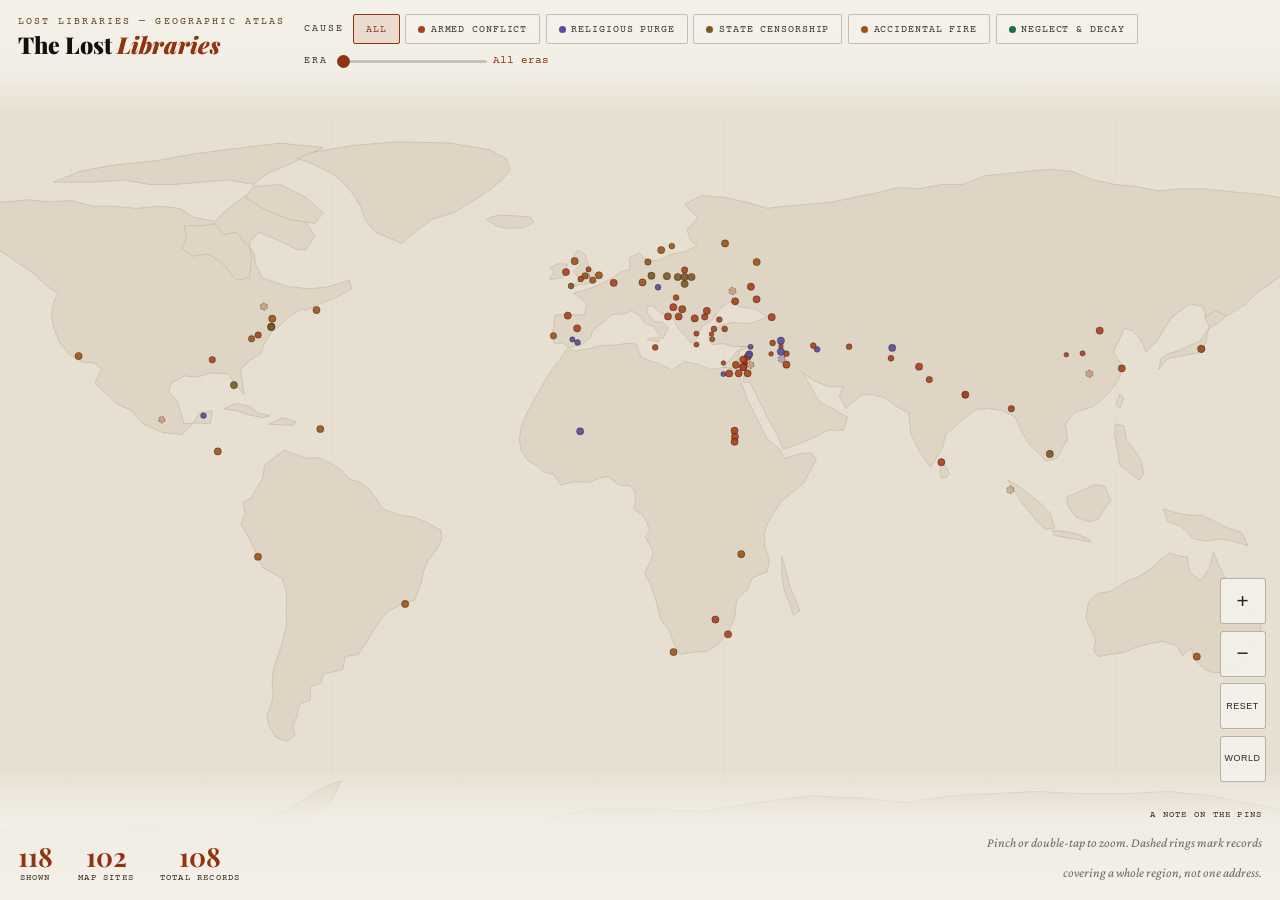
==== commit 9311e023: "Update map.html" ====
--- a/map.html
+++ b/map.html
@@ -120,6 +120,16 @@
                 font-size:.88rem;cursor:pointer}
   .psame button:hover{background:rgba(255,255,255,.04);color:var(--parch)}
 
+  .psrc{margin-top:1.1rem;padding-top:1.1rem;border-top:1px solid rgba(18,15,12,.1)}
+  .psrc b{display:block;font-family:'Courier Prime',monospace;font-size:.6rem;
+    letter-spacing:.2em;text-transform:uppercase;color:var(--ember);
+    margin-bottom:.45rem;font-weight:400}
+  .psrc a,.psrc span{display:block;font-size:.88rem;line-height:1.45;
+    margin-bottom:.4rem;color:var(--smoke);text-decoration:none;
+    border-left:2px solid rgba(18,15,12,.15);padding-left:.6rem}
+  .psrc a{color:var(--ember);text-decoration:underline;text-underline-offset:2px}
+  .psrc a:hover{color:var(--gold)}
+
   /* ---------- TOOLTIP ---------- */
   #tip{position:absolute;z-index:45;pointer-events:none;display:none;background:rgba(251,248,242,.97);
        border:1px solid rgba(18,15,12,.2);padding:.42rem .7rem;max-width:230px}
@@ -575,6 +585,17 @@
   html += '<div class="pd">'+esc(d.desc)+'</div>' +
           '<div class="pp"><b>Perpetrator</b><span>'+esc(d.perp)+'</span></div>';
 
+  var srcs = (typeof sourcesFor === 'function') ? sourcesFor(d) : [];
+  if (srcs.length){
+    html += '<div class="psrc"><b>Sources</b>';
+    srcs.forEach(function(s){
+      html += s.url
+        ? '<a href="'+s.url+'" target="_blank" rel="noopener">'+esc(s.label)+'</a>'
+        : '<span>'+esc(s.label)+'</span>';
+    });
+    html += '</div>';
+  }
+
   if (d._site && d._site.length > 1){
     html += '<div class="psame"><b>'+(d._site.length-1)+' more at this location</b>';
     d._site.forEach(function(o){
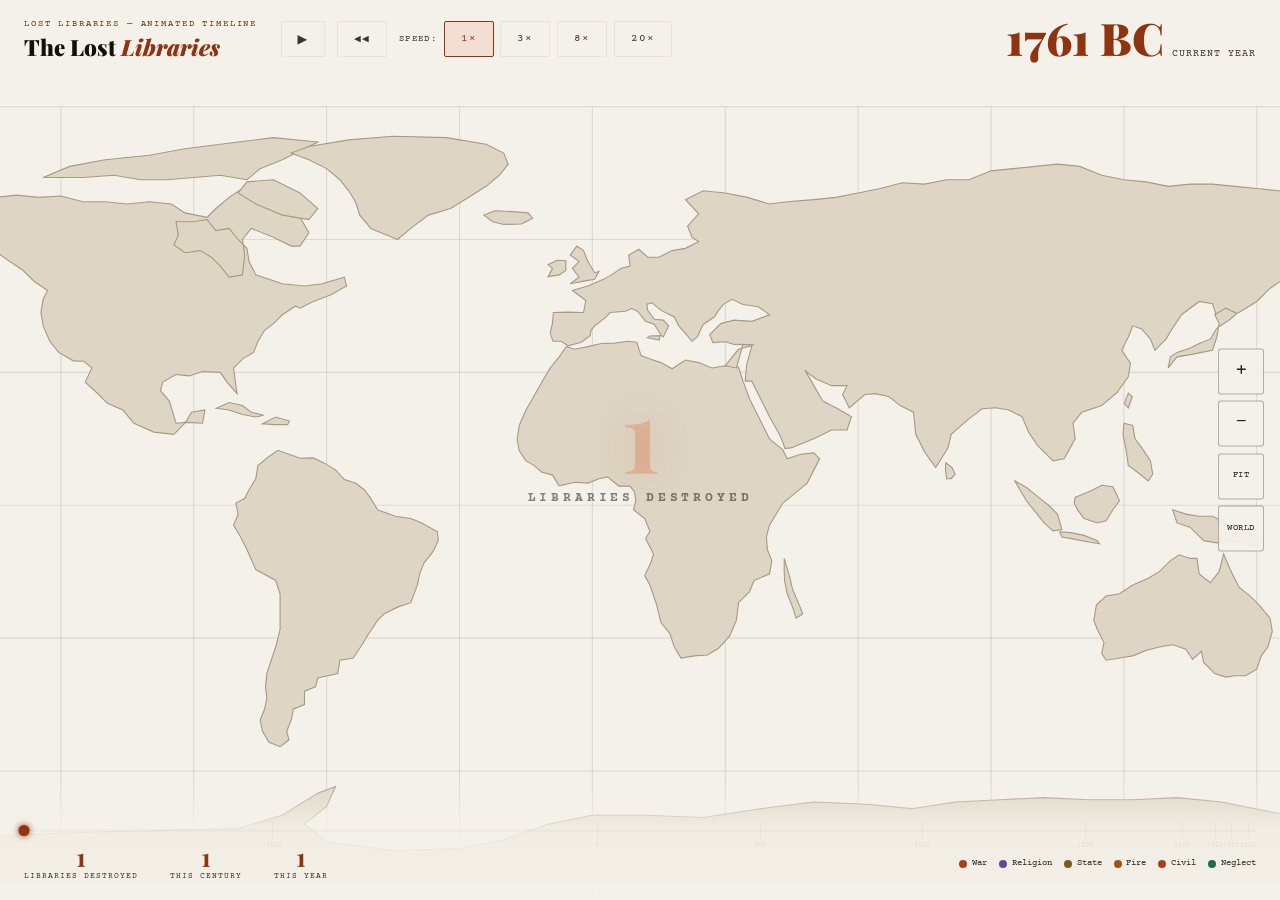
==== commit b0230f14: "Update map.html" ====
--- a/map.html
+++ b/map.html
@@ -1,204 +1,438 @@
 <!DOCTYPE html>
 <html lang="en">
 <head>
-<meta charset="UTF-8">
-<meta name="viewport" content="width=device-width, initial-scale=1.0, maximum-scale=1.0, user-scalable=no, viewport-fit=cover">
-<title>The Lost Libraries — Geographic Atlas of Erasure</title>
-<meta name="description" content="Interactive world map of 108 libraries destroyed across 3,785 years of history.">
-<link rel="stylesheet" href="style.css">
-  <link href="https://fonts.googleapis.com/css2?family=Playfair+Display:ital,wght@0,400;0,700;0,900;1,400&family=Crimson+Pro:ital,wght@0,300;0,400;0,600&family=Courier+Prime:wght@400;700&display=swap" rel="stylesheet">
-<style>
-  *{margin:0;padding:0;box-sizing:border-box}
-  html,body{height:100%;overflow:hidden}
-  body{background:var(--ink);color:var(--parch);font-family:'Crimson Pro',Georgia,serif;font-size:17px}
-
-  .skip{position:absolute;top:-100px;left:1rem;background:var(--focus);color:#000;padding:.55rem 1.1rem;z-index:9999;
-        text-decoration:none;font-family:'Courier Prime',monospace;font-weight:700;font-size:.85rem;border-radius:0 0 4px 4px}
-  .skip:focus{top:0}
-  :focus-visible{outline:3px solid var(--focus);outline-offset:2px}
-
-  /* ---------- MAP STAGE ---------- */
-  #stage{position:absolute;inset:0;background:var(--sea);overflow:hidden;cursor:grab;
-         touch-action:none;-webkit-user-select:none;user-select:none;overscroll-behavior:none}
-  #stage.dragging{cursor:grabbing}
-  #map{display:block;width:100%;height:100%;touch-action:none}
-  .country{fill:var(--land);stroke:var(--coast);stroke-width:.35;vector-effect:non-scaling-stroke}
-  .grat{fill:none;stroke:rgba(18,15,12,.05);stroke-width:.4;vector-effect:non-scaling-stroke}
-
-  .mk{cursor:pointer;vector-effect:non-scaling-stroke}
-  .mk:hover .mk-core{stroke:#120f0c;stroke-width:1.6}
-  .mk-core{stroke:rgba(18,15,12,.45);stroke-width:.8;vector-effect:non-scaling-stroke}
-  .mk.sel .mk-core{stroke:#120f0c;stroke-width:2.2;vector-effect:non-scaling-stroke}
-  .mk.approx .mk-core{stroke-dasharray:2.2 1.6}
-  .mk-halo{fill:none;opacity:0;transition:opacity .2s}
-  .mk.sel .mk-halo{opacity:.55}
-
-  /* ---------- LOADING / ERROR ---------- */
-  #boot{position:absolute;inset:0;display:flex;align-items:center;justify-content:center;flex-direction:column;
-        gap:.9rem;background:var(--sea);z-index:50;text-align:center;padding:2rem}
-  #boot.hide{display:none}
-  .boot-t{font-family:'Courier Prime',monospace;font-size:.75rem;letter-spacing:.25em;text-transform:uppercase;color:var(--gold)}
-  .boot-s{font-family:'Crimson Pro',serif;font-style:italic;color:var(--smoke);max-width:420px;line-height:1.7;font-size:1rem}
-  .spin{width:26px;height:26px;border:2px solid rgba(18,15,12,.2);border-top-color:var(--ember);border-radius:50%;
-        animation:sp .9s linear infinite}
-  @keyframes sp{to{transform:rotate(360deg)}}
-
-  /* ---------- TOP BAR ---------- */
-  #top{position:absolute;top:0;left:0;right:0;z-index:20;padding:.9rem 1.1rem 2.6rem;
-       background:linear-gradient(180deg,rgba(244,241,234,.97) 0%,rgba(244,241,234,.85) 62%,transparent 100%);
-       display:flex;gap:1.2rem;align-items:flex-start;flex-wrap:wrap;pointer-events:none}
-  #top > *{pointer-events:auto}
-  .brand p{font-family:'Courier Prime',monospace;font-size:.6rem;letter-spacing:.22em;text-transform:uppercase;color:var(--gold);margin-bottom:.1rem}
-  .brand h1{font-family:'Playfair Display',serif;font-size:clamp(1rem,2.4vw,1.45rem);font-weight:900;line-height:1.05}
-  .brand h1 em{font-style:italic;color:var(--ember)}
-
-  .ctrls{display:flex;flex-direction:column;gap:.5rem;flex:1;min-width:230px}
-  .row{display:flex;gap:.35rem;align-items:center;flex-wrap:wrap}
-  .lbl{font-family:'Courier Prime',monospace;font-size:.6rem;letter-spacing:.2em;text-transform:uppercase;color:var(--smoke);margin-right:.2rem}
-  .fb{font-family:'Courier Prime',monospace;font-size:.62rem;letter-spacing:.09em;text-transform:uppercase;
-      padding:.42rem .75rem;border:1px solid rgba(18,15,12,.22);background:rgba(244,241,234,.8);color:var(--smoke);
-      cursor:pointer;border-radius:2px;transition:.18s;white-space:nowrap;min-height:30px}
-  .fb:hover{border-color:var(--ember);color:var(--parch)}
-  .fb[aria-pressed="true"]{color:var(--ember);border-color:var(--ember);background:rgba(168,64,26,.12)}
-  .fb .sw{display:inline-block;width:7px;height:7px;border-radius:50%;margin-right:.35rem;vertical-align:middle}
-
-  input[type=range]{-webkit-appearance:none;appearance:none;width:150px;height:3px;background:rgba(18,15,12,.2);
-                    border-radius:2px;outline:none;cursor:pointer}
-  input[type=range]::-webkit-slider-thumb{-webkit-appearance:none;width:13px;height:13px;background:var(--ember);border-radius:50%;cursor:pointer}
-  input[type=range]::-moz-range-thumb{width:13px;height:13px;background:var(--ember);border:none;border-radius:50%;cursor:pointer}
-  #eraOut{font-family:'Courier Prime',monospace;font-size:.66rem;color:var(--ember);min-width:9.5rem}
-
-  /* ---------- ZOOM ---------- */
-  #zoom{position:absolute;right:.9rem;bottom:7.4rem;z-index:30;display:flex;flex-direction:column;gap:.4rem}
-  .zb{width:46px;height:46px;border:1px solid rgba(18,15,12,.28);background:rgba(244,241,234,.94);color:var(--aged);
-      font-size:1.3rem;cursor:pointer;border-radius:3px;line-height:1;
-      display:flex;align-items:center;justify-content:center;
+  <meta charset="UTF-8">
+  <meta name="viewport" content="width=device-width, initial-scale=1.0">
+  <title>The Lost Libraries — Animated Timeline of Erasure</title>
+  <!-- Favicon. One SVG; every browser in current use reads it. -->
+  <link rel="icon" href="favicon.svg" type="image/svg+xml">
+  <meta name="theme-color" content="#f4f1ea">
+  <meta name="description" content="Year-by-year animated sweep of 108 library destructions across 3,785 years.">
+  <link rel="stylesheet" href="style.css">
+  <link href="https://fonts.googleapis.com/css2?family=Playfair+Display:ital,wght@0,400;0,700;0,900;1,400&family=Crimson+Pro:ital,wght@0,300;0,400&family=Courier+Prime:wght@400;700&display=swap" rel="stylesheet">
+  <style>
+    *{margin:0;padding:0;box-sizing:border-box}
+    html,body{height:100%;overflow:hidden;background:var(--ink)}
+    body{font-family:'Crimson Pro',Georgia,serif;color:var(--parch)}
+
+    /* SVG MAP */
+    #stage{position:absolute;inset:0;display:flex;flex-direction:column}
+    #map-svg{flex:1;display:block;width:100%}
+
+    /* GRATICULE + LAND */
+    .land{fill:#ded5c4;stroke:#a89a82;stroke-width:1.4}
+    .graticule{fill:none;stroke:rgba(18,15,12,0.10);stroke-width:1.4}
+    .border{fill:none;stroke:#2a2030;stroke-width:0.4}
+
+    /* PARTICLES */
+    .lib-dot{
+      cursor:pointer;
+      transition:r 0.3s ease;
+    }
+    .lib-dot:hover{filter:brightness(1.5)}
+    .lib-ring{
+      fill:none; pointer-events:none;
+      animation:ringOut 1.2s ease-out forwards;
+    }
+    @keyframes ringOut{
+      from{r:0;opacity:.9;stroke-width:8}
+      to{r:60;opacity:0;stroke-width:1.5}
+    }
+    .lib-flash{
+      pointer-events:none;
+      animation:flash 0.8s ease-out forwards;
+    }
+    @keyframes flash{
+      0%{r:34;opacity:1}
+      100%{r:0;opacity:0}
+    }
+
+    /* YEAR DISPLAY */
+    #year-display{
+      position:absolute;
+      left:50%;transform:translateX(-50%);
+      top:50%;margin-top:-4rem;
+      font-family:'Playfair Display',serif;
+      font-size:clamp(3rem,8vw,7rem);
+      font-weight:900;
+      color:rgba(224,85,32,0.34);
+      text-shadow:0 0 40px rgba(168,64,26,.18);
+      pointer-events:none;
+      white-space:nowrap;
+      transition:color 0.3s;
+      z-index:1;
+      display:flex;flex-direction:column;align-items:center;line-height:.9;
+    }
+
+    #yd-lbl{
+      font-family:'Courier Prime',monospace;
+      font-size:clamp(.62rem,2vw,.8rem);
+      letter-spacing:.3em;text-transform:uppercase;
+      color:rgba(18,15,12,.5);
+      margin-top:.9rem;white-space:nowrap;
+    }
+
+    /* ON-MAP LABELS */
+    .lib-label{
+      font-family:'Crimson Pro',Georgia,serif;
+      fill:#120f0c;paint-order:stroke;
+      stroke:rgba(251,248,242,.9);stroke-linejoin:round;
+      pointer-events:none;
+      animation:lblIn .35s ease-out, lblOut .7s 1.9s ease-in forwards;
+    }
+    @keyframes lblIn{from{opacity:0}to{opacity:1}}
+    @keyframes lblOut{to{opacity:0}}
+    @media(prefers-reduced-motion:reduce){.lib-label{animation:none;opacity:1}}
+
+    /* TOP HUD */
+    #hud{
+      position:absolute;top:0;left:0;right:0;z-index:10;
+      background:linear-gradient(180deg,rgba(244,241,234,0.96) 0%,rgba(244,241,234,0.85) 70%,transparent 100%);
+      padding:1rem 1.5rem 3rem;
+      display:flex;align-items:flex-start;gap:1.5rem;flex-wrap:wrap;
+    }
+    #hud-title{flex-shrink:0}
+    #hud-title h1{
+      font-family:'Playfair Display',serif;
+      font-size:clamp(0.95rem,2.2vw,1.4rem);
+      font-weight:900;color:var(--parch);line-height:1.1;
+    }
+    #hud-title h1 em{font-style:italic;color:var(--ember)}
+    #hud-title p{
+      font-family:'Courier Prime',monospace;
+      font-size:0.58rem;letter-spacing:0.2em;
+      color:var(--gold);text-transform:uppercase;margin-bottom:0.15rem;
+    }
+
+    /* CONTROLS */
+    #controls{display:flex;align-items:center;gap:0.75rem;flex-wrap:wrap;margin-top:0.3rem}
+    .ctrl-btn{
+      font-family:'Courier Prime',monospace;
+      font-size:0.7rem;letter-spacing:0.1em;text-transform:uppercase;
+      padding:0.4rem 1rem;border:1px solid rgba(201,185,154,0.25);
+      background:rgba(244,241,234,0.85);color:var(--smoke);
+      cursor:pointer;border-radius:2px;transition:all 0.2s;
+      min-width:44px;min-height:36px;
+    }
+    .ctrl-btn:hover,.ctrl-btn.active{border-color:var(--ember);color:var(--ember);background:rgba(224,85,32,0.12)}
+    .ctrl-btn:focus-visible{outline:2px solid var(--gold);outline-offset:2px}
+    .ctrl-btn#btn-play{font-size:1rem;padding:0.3rem 0.9rem}
+
+    .speed-group{display:flex;align-items:center;gap:0.4rem}
+    .speed-label{font-family:'Courier Prime',monospace;font-size:0.58rem;letter-spacing:0.15em;text-transform:uppercase;color:var(--smoke)}
+
+    /* YEAR COUNTER HUD */
+    #year-hud{display:flex;align-items:baseline;gap:0.5rem;margin-left:auto}
+    #year-now{
+      font-family:'Playfair Display',serif;
+      font-size:clamp(1.5rem,4vw,2.8rem);font-weight:900;
+      color:var(--ember);line-height:1;
+    }
+    #year-label{
+      font-family:'Courier Prime',monospace;
+      font-size:0.6rem;letter-spacing:0.1em;
+      text-transform:uppercase;color:var(--smoke);
+    }
+
+    /* BOTTOM HUD */
+    #bottom{
+      position:absolute;bottom:0;left:0;right:0;z-index:10;
+      background:linear-gradient(0deg,rgba(244,241,234,0.97) 0%,rgba(244,241,234,0.85) 60%,transparent 100%);
+      padding:3rem 1.5rem 1rem;
+    }
+
+    /* PROGRESS TIMELINE */
+    #progress-wrap{position:relative;margin-bottom:0.75rem}
+    #progress-track{
+      height:3px;background:rgba(201,185,154,0.12);
+      border-radius:2px;position:relative;cursor:pointer;
+    }
+    #progress-fill{
+      height:100%;background:linear-gradient(90deg,var(--ember),var(--gold));
+      border-radius:2px;width:0%;transition:width 0.1s linear;pointer-events:none;
+    }
+    #scrubber{
+      position:absolute;top:-4px;
+      width:11px;height:11px;background:var(--ember);
+      border-radius:50%;transform:translateX(-50%);
+      cursor:grab;transition:left 0.1s linear;
+      box-shadow:0 0 6px var(--ember);
+    }
+    #scrubber:active{cursor:grabbing}
+
+    /* ERA MARKERS */
+    .era-tick{
+      position:absolute;top:-8px;width:1px;height:19px;
+      background:rgba(201,185,154,0.15);pointer-events:none;
+    }
+    .era-tick-label{
+      position:absolute;top:10px;
+      font-family:'Courier Prime',monospace;font-size:0.45rem;
+      color:rgba(201,185,154,0.35);text-transform:uppercase;
+      transform:translateX(-50%);white-space:nowrap;pointer-events:none;
+    }
+
+    /* STATS ROW */
+    #stats-row{display:flex;gap:2rem;align-items:center;flex-wrap:wrap}
+    .sstat{text-align:center}
+    .sstat-n{
+      font-family:'Playfair Display',serif;font-size:1.6rem;
+      font-weight:700;color:var(--ember);line-height:1;
+    }
+    .sstat-l{
+      font-family:'Courier Prime',monospace;font-size:0.52rem;
+      letter-spacing:0.12em;text-transform:uppercase;color:var(--smoke);
+    }
+
+    /* LEGEND */
+    #legend{
+      display:flex;gap:0.75rem;flex-wrap:wrap;margin-left:auto;align-items:center;
+    }
+    .leg-item{display:flex;align-items:center;gap:0.3rem}
+    .leg-dot{width:8px;height:8px;border-radius:50%;flex-shrink:0}
+    .leg-lbl{font-family:'Courier Prime',monospace;font-size:0.55rem;color:var(--aged)}
+
+    #zoomctl{position:absolute;right:1rem;top:50%;transform:translateY(-50%);z-index:12;
+      display:flex;flex-direction:column;gap:.4rem}
+    .zbtn{width:46px;height:46px;border:1px solid rgba(18,15,12,.3);
+      background:rgba(244,241,234,.94);color:var(--aged);font-size:1.3rem;line-height:1;
+      cursor:pointer;border-radius:3px;display:flex;align-items:center;justify-content:center;
+      font-family:'Courier Prime',monospace;
       -webkit-tap-highlight-color:transparent;touch-action:manipulation}
-  .zb:hover,.zb:active{border-color:var(--ember);color:var(--ember);background:rgba(168,64,26,.12)}
-  .zb.sm{font-size:.56rem;letter-spacing:.06em}
-
-  /* ---------- BOTTOM ---------- */
-  #bot{position:absolute;bottom:0;left:0;right:0;z-index:20;padding:2.4rem 1.1rem .85rem;
-       background:linear-gradient(0deg,rgba(244,241,234,.97) 0%,rgba(244,241,234,.85) 62%,transparent 100%);
-       display:flex;gap:1.6rem;align-items:flex-end;flex-wrap:wrap;pointer-events:none}
-  #bot > *{pointer-events:auto}
-  .stat{text-align:center}
-  .stat-n{font-family:'Playfair Display',serif;font-size:1.65rem;font-weight:700;color:var(--ember);line-height:1}
-  .stat-l{font-family:'Courier Prime',monospace;font-size:.54rem;letter-spacing:.14em;text-transform:uppercase;color:var(--smoke);margin-top:.15rem}
-  .note{margin-left:auto;max-width:300px;text-align:right}
-  .note b{display:block;font-family:'Courier Prime',monospace;font-size:.55rem;letter-spacing:.14em;
-          text-transform:uppercase;color:var(--smoke);margin-bottom:.22rem;font-weight:400}
-  .note span{font-size:.82rem;font-style:italic;color:rgba(18,15,12,.6);line-height:1.5}
-
-  /* ---------- PANEL ---------- */
-  #panel{position:absolute;top:0;right:0;bottom:0;width:340px;max-width:100%;background:var(--panel);z-index:40;
-         border-left:1px solid rgba(18,15,12,.13);transform:translateX(100%);
-         transition:transform .34s cubic-bezier(.22,1,.36,1);display:flex;flex-direction:column}
-  #panel.open{transform:none}
-  #pclose{position:absolute;top:.6rem;right:.6rem;background:none;border:none;color:var(--smoke);
-          font-size:1.3rem;cursor:pointer;padding:.25rem .45rem;line-height:1}
-  #pclose:hover{color:var(--parch)}
-  #pin{overflow-y:auto;padding:1.5rem 1.4rem 2rem;flex:1}
-  #pin::-webkit-scrollbar{width:3px}
-  #pin::-webkit-scrollbar-thumb{background:var(--ash)}
-  .pb{font-family:'Courier Prime',monospace;font-size:.58rem;letter-spacing:.2em;text-transform:uppercase;
-      padding:.2rem .7rem;border:1px solid;display:inline-block;margin-bottom:.7rem}
-  .pt{font-family:'Playfair Display',serif;font-size:1.35rem;line-height:1.2;margin-bottom:.3rem}
-  .pl{font-family:'Courier Prime',monospace;font-size:.66rem;color:var(--smoke);margin-bottom:.4rem}
-  .papprox{font-family:'Courier Prime',monospace;font-size:.58rem;color:var(--gold);
-           border:1px solid rgba(208,160,64,.3);padding:.18rem .5rem;display:inline-block;margin-bottom:1rem}
-  .pd{font-size:.97rem;color:var(--aged);line-height:1.85}
-  .pp{margin-top:1.1rem;padding-top:1.1rem;border-top:1px solid rgba(18,15,12,.1)}
-  .pp b{display:block;font-family:'Courier Prime',monospace;font-size:.55rem;letter-spacing:.2em;
-        text-transform:uppercase;color:var(--ember);margin-bottom:.2rem;font-weight:400}
-  .pp span{font-size:.9rem;color:var(--smoke)}
-  .psame{margin-top:1.1rem;padding-top:1.1rem;border-top:1px solid rgba(18,15,12,.1)}
-  .psame b{display:block;font-family:'Courier Prime',monospace;font-size:.55rem;letter-spacing:.2em;
-           text-transform:uppercase;color:var(--smoke);margin-bottom:.45rem;font-weight:400}
-  .psame button{display:block;width:100%;text-align:left;background:none;border:none;border-left:2px solid;
-                padding:.3rem .6rem;margin-bottom:.25rem;color:var(--aged);font-family:'Crimson Pro',serif;
-                font-size:.88rem;cursor:pointer}
-  .psame button:hover{background:rgba(255,255,255,.04);color:var(--parch)}
-
-  .psrc{margin-top:1.1rem;padding-top:1.1rem;border-top:1px solid rgba(18,15,12,.1)}
-  .psrc b{display:block;font-family:'Courier Prime',monospace;font-size:.6rem;
-    letter-spacing:.2em;text-transform:uppercase;color:var(--ember);
-    margin-bottom:.45rem;font-weight:400}
-  .psrc a,.psrc span{display:block;font-size:.88rem;line-height:1.45;
-    margin-bottom:.4rem;color:var(--smoke);text-decoration:none;
-    border-left:2px solid rgba(18,15,12,.15);padding-left:.6rem}
-  .psrc a{color:var(--ember);text-decoration:underline;text-underline-offset:2px}
-  .psrc a:hover{color:var(--gold)}
-
-  /* ---------- TOOLTIP ---------- */
-  #tip{position:absolute;z-index:45;pointer-events:none;display:none;background:rgba(251,248,242,.97);
-       border:1px solid rgba(18,15,12,.2);padding:.42rem .7rem;max-width:230px}
-  #tip .n{font-family:'Playfair Display',serif;font-size:.9rem;line-height:1.25}
-  #tip .m{font-family:'Courier Prime',monospace;font-size:.6rem;color:var(--smoke);margin-top:.12rem}
-
-  @media(max-width:640px){
-    #panel{width:100%}
-    #top{padding:.7rem .8rem 2.2rem;gap:.7rem}
-    #bot{padding:2rem .8rem .7rem;gap:1rem}
-    .note{display:none}
-    #zoom{bottom:6.4rem;right:.7rem}
-    input[type=range]{width:110px}
-  }
-  @media(prefers-reduced-motion:reduce){*{transition:none!important;animation:none!important}}
-</style>
+    .zbtn:hover,.zbtn:active{border-color:var(--ember);color:var(--ember);background:rgba(168,64,26,.12)}
+    .zbtn:focus-visible{outline:3px solid var(--gold);outline-offset:2px}
+    .zbtn.sm{font-size:.56rem;letter-spacing:.06em}
+    @media(max-width:600px){#zoomctl{right:.6rem;gap:.3rem}.zbtn{width:42px;height:42px}}
+
+    /* TOOLTIP */
+    #tooltip{
+      position:absolute;z-index:20;pointer-events:none;
+      background:rgba(251,248,242,0.97);border:1px solid rgba(201,185,154,0.2);
+      padding:0.5rem 0.8rem;max-width:220px;display:none;
+    }
+    .tt-name{font-family:'Playfair Display',serif;font-size:0.9rem;color:var(--parch);margin-bottom:0.15rem}
+    .tt-loc{font-family:'Courier Prime',monospace;font-size:0.6rem;color:var(--smoke)}
+
+    /* FLASH LOG */
+    #flash-log{
+      position:absolute;right:1.5rem;top:6rem;z-index:10;
+      display:flex;flex-direction:column;gap:0.3rem;
+      max-width:200px;pointer-events:none;
+    }
+    .log-entry{
+      font-family:'Courier Prime',monospace;font-size:0.6rem;
+      color:var(--parch);background:rgba(244,241,234,0.9);
+      border-left:2px solid var(--ember);padding:0.2rem 0.5rem;
+      animation:logIn 0.3s ease forwards, logOut 0.5s 3s ease forwards;
+      white-space:nowrap;overflow:hidden;text-overflow:ellipsis;
+    }
+    @keyframes logIn{from{opacity:0;transform:translateX(10px)}to{opacity:1;transform:none}}
+    @keyframes logOut{to{opacity:0;height:0;padding:0;margin:0}}
+
+    @media(max-width:600px){
+      #hud{padding:0.75rem 1rem 2.5rem}
+      #bottom{padding:2.5rem 1rem 0.75rem}
+      #flash-log{display:none}
+      #legend{display:none}
+    }
+  </style>
 </head>
 <body>
-<a href="#panel" class="skip">Skip to details panel</a>
+<a href="#controls" style="position:absolute;top:-100px;left:1rem;background:#ffd040;color:#000;padding:0.5rem 1rem;z-index:9999;text-decoration:none;border-radius:0 0 4px 4px;font-family:'Courier Prime',monospace;font-weight:700;font-size:0.8rem" onfocus="this.style.top='0'" onblur="this.style.top='-100px'">Skip to controls</a>
 
 <div id="stage">
-  <svg id="map" role="application" aria-label="World map of destroyed libraries. Use arrow keys to pan, plus and minus to zoom.">
-    <g id="gGrat"></g><g id="gLand"></g><g id="gMarks"></g>
+  <svg id="map-svg" viewBox="0 0 2000 1000" preserveAspectRatio="xMidYMid slice"
+       role="img" aria-label="Animated world map showing library destructions over time">
+    <defs>
+      <filter id="glow">
+        <feGaussianBlur stdDeviation="2.5" result="blur"/>
+        <feComposite in="SourceGraphic" in2="blur" operator="over"/>
+      </filter>
+      <radialGradient id="pulseGrad" cx="50%" cy="50%" r="50%">
+        <stop offset="0%" stop-color="#e05520" stop-opacity="0.4"/>
+        <stop offset="100%" stop-color="#e05520" stop-opacity="0"/>
+      </radialGradient>
+    </defs>
+    <!-- World map paths drawn with equirectangular projection, simplified -->
+    <g id="countries"></g>
+    <g id="dots-layer"></g>
+    <g id="anim-layer"></g>
   </svg>
 </div>
 
-<div id="top">
-  <div class="brand">
-    <p>Lost Libraries &mdash; Geographic Atlas</p>
+<div id="year-display" aria-hidden="true"><b id="yd-num">0</b><span id="yd-lbl">libraries destroyed</span></div>
+
+<div id="hud">
+  <div id="hud-title">
+    <p>Lost Libraries &mdash; Animated Timeline</p>
     <h1>The Lost <em>Libraries</em></h1>
   </div>
-  <div class="ctrls">
-    <div class="row" role="group" aria-label="Filter by cause of destruction" id="causeRow">
-      <span class="lbl">Cause</span>
+  <div style="flex:1">
+    <div id="controls" role="toolbar" aria-label="Playback controls">
+      <button class="ctrl-btn" id="btn-play" aria-label="Play animation" aria-pressed="false">&#9654;</button>
+      <button class="ctrl-btn" id="btn-reset" aria-label="Reset to beginning">&#9664;&#9664;</button>
+      <div class="speed-group" role="group" aria-label="Playback speed">
+        <span class="speed-label">Speed:</span>
+        <button class="ctrl-btn active" data-speed="1" aria-pressed="true">1×</button>
+        <button class="ctrl-btn" data-speed="3" aria-pressed="false">3×</button>
+        <button class="ctrl-btn" data-speed="8" aria-pressed="false">8×</button>
+        <button class="ctrl-btn" data-speed="20" aria-pressed="false">20×</button>
+      </div>
     </div>
-    <div class="row">
-      <span class="lbl">Era</span>
-      <input type="range" id="era" min="0" max="9" value="0" aria-label="Filter by historical era">
-      <span id="eraOut">All eras</span>
+  </div>
+  <div id="year-hud">
+    <div id="year-now" aria-live="polite" aria-atomic="true">1761 BC</div>
+    <div id="year-label">Current year</div>
+  </div>
+</div>
+
+<div id="zoomctl" role="group" aria-label="Map zoom">
+  <button class="zbtn" id="z-in"    aria-label="Zoom in">+</button>
+  <button class="zbtn" id="z-out"   aria-label="Zoom out">&minus;</button>
+  <button class="zbtn sm" id="z-fit" aria-label="Fit to records">FIT</button>
+  <button class="zbtn sm" id="z-all" aria-label="Show whole world">WORLD</button>
+</div>
+
+<div id="flash-log" aria-live="polite" aria-label="Recently destroyed libraries"></div>
+<div id="tooltip" role="tooltip"><div class="tt-name" id="tt-name"></div><div class="tt-loc" id="tt-loc"></div></div>
+
+<div id="bottom">
+  <div id="progress-wrap">
+    <div id="progress-track" role="slider" aria-label="Timeline position" aria-valuemin="0" aria-valuemax="100" aria-valuenow="0" tabindex="0">
+      <div id="progress-fill"></div>
+      <div id="scrubber"></div>
+    </div>
+  </div>
+  <div id="stats-row">
+    <div class="sstat"><div class="sstat-n" id="cnt-total">0</div><div class="sstat-l">Libraries Destroyed</div></div>
+    <div class="sstat"><div class="sstat-n" id="cnt-century">0</div><div class="sstat-l">This Century</div></div>
+    <div class="sstat"><div class="sstat-n" id="cnt-year">—</div><div class="sstat-l">This Year</div></div>
+    <div id="legend">
+      <div class="leg-item"><div class="leg-dot" style="background:#a8401a"></div><div class="leg-lbl">War</div></div>
+      <div class="leg-item"><div class="leg-dot" style="background:#5b4a9e"></div><div class="leg-lbl">Religion</div></div>
+      <div class="leg-item"><div class="leg-dot" style="background:#7a5a1e"></div><div class="leg-lbl">State</div></div>
+      <div class="leg-item"><div class="leg-dot" style="background:#9c5416"></div><div class="leg-lbl">Fire</div></div>
+      <div class="leg-item"><div class="leg-dot" style="background:#a8401a"></div><div class="leg-lbl">Civil</div></div>
+      <div class="leg-item"><div class="leg-dot" style="background:#1e6b55"></div><div class="leg-lbl">Neglect</div></div>
     </div>
   </div>
 </div>
 
-<div id="zoom">
-  <button class="zb" id="zin"  aria-label="Zoom in">+</button>
-  <button class="zb" id="zout" aria-label="Zoom out">&minus;</button>
-  <button class="zb sm" id="zres"  aria-label="Reset to default view">RESET</button>
-  <button class="zb sm" id="zworld" aria-label="Show whole world">WORLD</button>
-</div>
-
-<div id="bot">
-  <div class="stat"><div class="stat-n" id="sShown">108</div><div class="stat-l">Shown</div></div>
-  <div class="stat"><div class="stat-n" id="sSites">—</div><div class="stat-l">Map Sites</div></div>
-  <div class="stat"><div class="stat-n">108</div><div class="stat-l">Total Records</div></div>
-  <div class="note">
-    <b>A note on the pins</b>
-    <span>Pinch or double-tap to zoom. Dashed rings mark records covering a whole region, not one address.</span>
-  </div>
-</div>
-
-<div id="panel" role="complementary" aria-label="Library details" aria-hidden="true">
-  <button id="pclose" aria-label="Close details panel">&#x2715;</button>
-  <div id="pin"></div>
-</div>
-
-<div id="tip" role="tooltip"></div>
-
 <script src="data.js"></script>
 <script>
+'use strict';
+
+/* data.js supplies CAUSES; this page was written against a flat
+   colour map, so derive one rather than rewrite every reference. */
+var CAUSE_COLORS = {};
+Object.keys(CAUSES).forEach(function(k){ CAUSE_COLORS[k] = CAUSES[k].color; });
+
+
+// Sort by year
+LIBRARIES.sort(function(a,b){return a.year - b.year;});
+
+var MIN_YEAR = -1761;
+var MAX_YEAR = 2026;
+var TOTAL_SPAN = MAX_YEAR - MIN_YEAR;
+
+// Equirectangular projection
+var SVG_W = 2000, SVG_H = 1000;
+/* Markers are drawn in SVG units, so a fixed radius shrinks as you zoom out.
+   Scale it with the viewBox instead: constant size on screen at any zoom. */
+var DOT_K = 0.018;
+function viewW(){
+  var svg=document.getElementById('map-svg');
+  var vb=(svg&&svg.getAttribute('viewBox')||'0 0 2000 1000').split(' ').map(Number);
+  return vb[2]||2000;
+}
+function dotR(){ return viewW()*DOT_K; }
+function rescaleDots(){
+  var r=dotR(), kids=dotsLayer?dotsLayer.children:null;
+  if(!kids) return;
+  for(var i=0;i<kids.length;i++){
+    kids[i].setAttribute('r', r);
+    kids[i].setAttribute('stroke-width', r*0.28);
+  }
+}
+
+/* The old view letterboxed the whole 2:1 world into a tall phone, leaving
+   the map at a quarter of the screen height. Fit to where the data actually
+   is, and on tall screens fill vertically instead of fitting horizontally. */
+function fitView(){
+  var svg = document.getElementById('map-svg');
+  var r = svg.getBoundingClientRect();
+  if (!r.width || !r.height) return;
+  var aspect = r.width / r.height;
+
+  var xs = LIBRARIES.map(function(d){ return project(d.lat,d.lon).x; });
+  var ys = LIBRARIES.map(function(d){ return project(d.lat,d.lon).y; });
+  var x0 = Math.min.apply(null,xs), x1 = Math.max.apply(null,xs);
+  var y0 = Math.min.apply(null,ys), y1 = Math.max.apply(null,ys);
+  var padX = (x1-x0)*0.06, padY = (y1-y0)*0.18;
+  x0-=padX; x1+=padX; y0-=padY; y1+=padY;
+
+  var bw = x1-x0, bh = y1-y0, w, hgt;
+  /* Fit the whole data range at every aspect. Dots hold their screen size,
+     so zooming out costs nothing in legibility. */
+  w = bw; hgt = bw/aspect;
+  if (hgt < bh){ hgt = bh; w = bh*aspect; }
+  var cx = (x0+x1)/2, cy = (y0+y1)/2;
+  svg.setAttribute('viewBox', (cx-w/2)+' '+(cy-hgt/2)+' '+w+' '+hgt);
+  rescaleDots();
+}
+window.addEventListener('resize', fitView);
+
+/* Zoom: scale the viewBox about its own centre. */
+function zoomBy(f){
+  var svg=document.getElementById('map-svg');
+  var vb=(svg.getAttribute('viewBox')||'0 0 2000 1000').split(' ').map(Number);
+  var cx=vb[0]+vb[2]/2, cy=vb[1]+vb[3]/2;
+  var w=vb[2]/f, h=vb[3]/f;
+  if (w < 120 || w > 5200) return;          /* sane limits */
+  svg.setAttribute('viewBox',(cx-w/2)+' '+(cy-h/2)+' '+w+' '+h);
+  rescaleDots();
+}
+function fitWorld(){
+  var svg=document.getElementById('map-svg');
+  var r=svg.getBoundingClientRect();
+  var aspect=(r.width&&r.height)?r.width/r.height:2;
+  var w=SVG_W, h=SVG_W/aspect;
+  if (h < SVG_H){ h=SVG_H; w=SVG_H*aspect; }
+  svg.setAttribute('viewBox',((SVG_W-w)/2)+' '+((SVG_H-h)/2)+' '+w+' '+h);
+  rescaleDots();
+}
+function project(lat, lon) {
+  var x = (lon + 180) / 360 * SVG_W;
+  var y = (90 - lat) / 180 * SVG_H;
+  return { x: x, y: y };
+}
+
+// Draw simplified world map using Natural Earth-style paths
+var svgNS = 'http://www.w3.org/2000/svg';
+var countriesG = document.getElementById('countries');
+
+// Simple graticule
+function drawGraticule() {
+  for (var lon = -180; lon <= 180; lon += 30) {
+    var el = document.createElementNS(svgNS, 'line');
+    var x = (lon + 180) / 360 * SVG_W;
+    el.setAttribute('x1', x); el.setAttribute('y1', 0);
+    el.setAttribute('x2', x); el.setAttribute('y2', SVG_H);
+    el.setAttribute('class', 'graticule');
+    countriesG.appendChild(el);
+  }
+  for (var lat = -90; lat <= 90; lat += 30) {
+    var el2 = document.createElementNS(svgNS, 'line');
+    var y = (90 - lat) / 180 * SVG_H;
+    el2.setAttribute('x1', 0); el2.setAttribute('y1', y);
+    el2.setAttribute('x2', SVG_W); el2.setAttribute('y2', y);
+    el2.setAttribute('class', 'graticule');
+    countriesG.appendChild(el2);
+  }
+}
+drawGraticule();
+
+// Continent blobs (simplified polygons — rough shapes for atmosphere)
 var COASTLINES = [
   "M905.6 417.8L908.3 431.7L916.7 444.4L926.7 450.0L936.1 458.3L950.0 462.2L958.3 475.6L977.8 471.1L994.4 472.2L1008.3 466.7L1018.9 464.4L1033.3 476.1L1047.2 476.1L1052.8 483.3L1054.4 494.4L1051.7 505.6L1065.6 516.7L1072.2 532.8L1066.7 541.7L1076.7 561.1L1073.3 572.2L1065.6 588.3L1072.2 600.0L1080.6 625.0L1086.1 647.2L1097.2 661.1L1102.8 677.8L1111.1 691.7L1127.8 688.9L1144.4 687.8L1158.3 679.4L1172.2 663.9L1180.6 644.4L1183.3 622.2L1197.2 608.3L1202.8 594.4L1222.2 586.1L1225.0 569.4L1219.4 555.6L1218.3 538.9L1222.2 525.0L1230.6 511.1L1238.9 497.2L1252.8 486.1L1269.4 472.2L1285.0 441.7L1277.8 434.4L1261.1 436.1L1244.4 441.7L1238.9 430.6L1222.2 416.7L1216.7 405.6L1205.6 383.3L1197.2 366.7L1188.9 344.4L1183.3 326.7L1166.7 325.0L1150.0 327.8L1133.3 321.1L1116.7 317.8L1100.0 328.9L1086.1 321.1L1072.2 316.7L1061.1 312.2L1055.6 295.6L1044.4 294.4L1027.8 296.7L1011.1 297.2L994.4 301.1L977.8 304.4L967.2 301.1L958.3 313.9L947.2 327.8L938.9 341.7L927.8 361.1L916.7 380.6L908.3 400.0L905.6 417.8Z",
   "M947.2 284.4L950.0 271.1L951.1 258.3L966.7 257.8L988.9 258.3L991.7 243.3L975.0 230.6L994.4 225.0L1013.9 216.7L1023.9 211.1L1036.1 202.8L1047.2 200.0L1045.6 186.1L1058.3 178.9L1069.4 188.9L1083.3 188.9L1100.0 180.6L1116.7 177.8L1133.3 169.4L1125.0 163.9L1119.4 150.0L1133.3 134.4L1116.7 116.7L1138.9 105.6L1166.7 108.3L1194.4 113.9L1222.2 122.2L1244.4 119.4L1277.8 116.7L1305.6 113.9L1333.3 108.3L1361.1 102.8L1388.9 95.6L1416.7 97.2L1444.4 91.7L1472.2 91.7L1500.0 80.6L1527.8 77.8L1555.6 75.0L1583.3 72.2L1611.1 75.0L1638.9 86.1L1666.7 91.7L1694.4 94.4L1722.2 100.0L1750.0 97.2L1777.8 97.2L1805.6 100.0L1833.3 102.8L1861.1 105.6L1888.9 111.1L1916.7 113.9L1944.4 112.2L1972.2 116.7L1997.2 130.6L1983.3 141.7L1955.6 152.8L1927.8 163.9L1905.6 177.8L1900.0 194.4L1877.8 208.3L1866.7 216.7L1850.0 227.8L1833.3 244.4L1811.1 258.3L1783.3 263.9L1777.8 247.2L1761.1 244.4L1738.9 261.1L1727.8 277.8L1719.4 291.7L1705.6 305.6L1700.0 291.7L1688.9 278.9L1677.8 275.0L1672.2 288.9L1663.9 305.6L1675.0 322.2L1672.2 338.9L1658.3 358.3L1638.9 375.0L1613.9 383.3L1602.8 397.2L1605.6 416.7L1591.7 441.7L1577.8 444.4L1558.3 425.0L1547.2 408.3L1538.9 388.9L1522.2 380.6L1505.6 377.8L1488.9 378.9L1472.2 391.7L1450.0 411.1L1446.1 427.8L1430.6 452.8L1416.7 433.3L1405.6 411.1L1402.8 383.3L1386.1 375.0L1372.2 363.9L1355.6 360.0L1341.7 361.1L1322.2 377.8L1313.9 361.1L1319.4 350.0L1300.0 350.0L1280.6 341.7L1269.4 333.3L1266.7 330.6L1277.8 350.0L1288.9 369.4L1305.6 377.8L1325.0 388.9L1319.4 405.6L1300.0 405.6L1277.8 416.7L1250.0 427.8L1241.7 428.9L1236.1 413.9L1222.2 388.9L1211.1 366.7L1200.0 344.4L1191.7 344.4L1193.3 325.0L1200.0 300.0L1183.3 304.4L1166.7 325.0L1180.6 327.8L1188.9 298.3L1202.8 298.9L1177.8 298.3L1166.7 295.0L1151.1 296.1L1147.2 286.1L1161.1 272.2L1177.8 267.8L1200.0 269.4L1222.2 261.1L1208.3 251.1L1188.9 248.3L1175.0 241.7L1163.9 248.3L1158.3 255.6L1152.8 263.9L1138.9 273.3L1131.7 288.9L1125.0 294.4L1116.7 284.4L1108.3 275.0L1102.8 263.9L1086.1 255.6L1075.0 246.1L1068.3 247.8L1069.4 255.6L1077.8 266.7L1088.9 267.8L1095.6 275.0L1088.9 288.9L1086.7 287.2L1077.8 273.3L1066.7 269.4L1056.7 256.7L1048.9 253.3L1041.7 256.7L1022.2 258.3L1016.7 264.4L1002.8 275.0L998.3 280.6L997.2 287.2L986.1 295.6L969.4 300.0L961.1 294.4L950.6 294.4L947.2 284.4Z",
@@ -227,472 +461,306 @@
   "M586.1 397.8L602.8 389.4L620.0 394.4L617.8 398.9L602.2 398.9L586.1 397.8Z"
 ];
 
-/* ============ CONFIG ============ */
-
-var ERAS = [
-  {l:"All eras",              a:-3000, b:3000},
-  {l:"Ancient (to 500 AD)",   a:-3000, b:500},
-  {l:"Early Med. (500–1000)", a:500,   b:1000},
-  {l:"High Med. (1000–1400)", a:1000,  b:1400},
-  {l:"Early Mod. (1400–1700)",a:1400,  b:1700},
-  {l:"Enlighten. (1700–1850)",a:1700,  b:1850},
-  {l:"Industrial (1850–1914)",a:1850,  b:1914},
-  {l:"World Wars (1914–1950)",a:1914,  b:1950},
-  {l:"Cold War (1950–2000)",  a:1950,  b:2000},
-  {l:"21st century (2000+)",  a:2000,  b:3000}
+COASTLINES.forEach(function(d) {
+  var path = document.createElementNS(svgNS, 'path');
+  path.setAttribute('d', d);
+  path.setAttribute('class', 'land');
+  countriesG.appendChild(path);
+});
+
+// ANIMATION STATE
+var currentYear = MIN_YEAR;
+var isPlaying = false;
+var speed = 1; // years per frame at 60fps => adjust
+var animFrame = null;
+var lastTimestamp = null;
+var yearsPerSecond = 50; // base speed
+var placedIds = {};
+
+var dotsLayer = document.getElementById('dots-layer');
+var animLayer = document.getElementById('anim-layer');
+var yearDisplay = document.getElementById('year-display');
+var yearNow = document.getElementById('year-now');
+var cntTotal = document.getElementById('cnt-total');
+var cntCentury = document.getElementById('cnt-century');
+var cntYear = document.getElementById('cnt-year');
+var progressFill = document.getElementById('progress-fill');
+var scrubberEl = document.getElementById('scrubber');
+var flashLog = document.getElementById('flash-log');
+
+function yearToStr(y) {
+  return y < 0 ? (Math.abs(y) + ' BC') : (y + ' AD');
+}
+
+function getPct(y) {
+  return (y - MIN_YEAR) / TOTAL_SPAN * 100;
+}
+
+function placeLib(lib) {
+  if (placedIds[lib.id]) return;
+  placedIds[lib.id] = true;
+  var p = project(lib.lat, lib.lon);
+  var color = CAUSE_COLORS[lib.cause] || '#888';
+
+  // Persistent dot
+  var dot = document.createElementNS(svgNS, 'circle');
+  dot.setAttribute('cx', p.x); dot.setAttribute('cy', p.y);
+  var _r = dotR();
+  dot.setAttribute('r', _r); dot.setAttribute('fill', color);
+  dot.setAttribute('stroke', 'rgba(255,255,255,.45)');
+  dot.setAttribute('stroke-width', _r*0.28);
+  dot.setAttribute('fill-opacity', '0.95');
+  dot.setAttribute('class', 'lib-dot');
+  dot.setAttribute('tabindex', '0');
+  dot.setAttribute('role', 'img');
+  dot.setAttribute('aria-label', lib.name + ' — ' + yearToStr(lib.year));
+  dotsLayer.appendChild(dot);
+
+  // Burst ring animation
+  var ring = document.createElementNS(svgNS, 'circle');
+  ring.setAttribute('cx', p.x); ring.setAttribute('cy', p.y);
+  ring.setAttribute('r', '0'); ring.setAttribute('fill', 'none');
+  ring.setAttribute('stroke', color); ring.setAttribute('class', 'lib-ring');
+  animLayer.appendChild(ring);
+
+  // Flash fill
+  var flash = document.createElementNS(svgNS, 'circle');
+  flash.setAttribute('cx', p.x); flash.setAttribute('cy', p.y);
+  flash.setAttribute('r', '0'); flash.setAttribute('fill', color);
+  flash.setAttribute('class', 'lib-flash');
+  animLayer.appendChild(flash);
+
+  /* Name the library on the map as it ignites. Font is sized from the
+     current viewBox so it stays readable at any zoom level. */
+  var label = null;
+  if (speed <= 8 && animLayer.childNodes.length < 14) {
+    var vb = (document.getElementById('map-svg').getAttribute('viewBox')||'0 0 2000 1000').split(' ').map(Number);
+    var fs = Math.max(9, vb[2] * 0.032);
+    label = document.createElementNS(svgNS, 'text');
+    label.setAttribute('x', p.x + _r * 1.9);
+    label.setAttribute('y', p.y + fs * 0.34);
+    label.setAttribute('class', 'lib-label');
+    label.setAttribute('font-size', fs);
+    label.setAttribute('stroke-width', fs * 0.18);
+    if (p.x > vb[0] + vb[2] * 0.62) {           /* flip near the right edge */
+      label.setAttribute('x', p.x - _r * 1.9);
+      label.setAttribute('text-anchor', 'end');
+    }
+    label.textContent = lib.name;
+    animLayer.appendChild(label);
+  }
+
+  setTimeout(function() {
+    if (ring.parentNode) ring.parentNode.removeChild(ring);
+    if (flash.parentNode) flash.parentNode.removeChild(flash);
+    if (label && label.parentNode) label.parentNode.removeChild(label);
+  }, 2700);
+
+  // Flash log
+  if (speed <= 3) {
+    var entry = document.createElement('div');
+    entry.className = 'log-entry';
+    entry.style.borderColor = color;
+    entry.textContent = yearToStr(lib.year) + ' — ' + lib.name;
+    flashLog.insertBefore(entry, flashLog.firstChild);
+    if (flashLog.children.length > 4) flashLog.removeChild(flashLog.lastChild);
+    setTimeout(function(){ if(entry.parentNode) entry.parentNode.removeChild(entry); }, 4000);
+  }
+}
+
+function updateStats() {
+  var total = 0, inCentury = 0, inYear = 0;
+  var currentCentury = Math.floor(currentYear / 100) * 100;
+  LIBRARIES.forEach(function(lib) {
+    if (lib.year <= currentYear) {
+      total++;
+      if (lib.year >= currentCentury && lib.year < currentCentury + 100) inCentury++;
+      if (lib.year === Math.round(currentYear)) inYear++;
+    }
+  });
+  cntTotal.textContent = total;
+  var ydn = document.getElementById('yd-num');
+  if (ydn) ydn.textContent = total;
+  cntCentury.textContent = inCentury;
+  cntYear.textContent = inYear > 0 ? inYear : '—';
+}
+
+function updateHUD() {
+  var ys = yearToStr(Math.round(currentYear));
+  yearNow.textContent = ys;   /* the year lives in the HUD, not the centre */
+  var pct = getPct(currentYear);
+  progressFill.style.width = pct + '%';
+  scrubberEl.style.left = pct + '%';
+  document.getElementById('progress-track').setAttribute('aria-valuenow', Math.round(pct));
+  // Glow intensity based on recency
+  var intensity = Math.min(0.46, 0.26 + (currentYear > 1900 ? 0.22 : 0));
+  yearDisplay.style.color = 'rgba(224,85,32,' + intensity + ')';
+}
+
+function stepTo(targetYear) {
+  LIBRARIES.forEach(function(lib) {
+    if (lib.year <= targetYear && !placedIds[lib.id]) {
+      placeLib(lib);
+    }
+  });
+  currentYear = targetYear;
+  updateHUD();
+  updateStats();
+}
+
+function animate(timestamp) {
+  if (!lastTimestamp) lastTimestamp = timestamp;
+  var delta = (timestamp - lastTimestamp) / 1000; // seconds
+  lastTimestamp = timestamp;
+  var advance = yearsPerSecond * speed * delta;
+  var nextYear = currentYear + advance;
+  if (nextYear >= MAX_YEAR) {
+    nextYear = MAX_YEAR;
+    stepTo(nextYear);
+    stopPlayback();
+    return;
+  }
+  stepTo(nextYear);
+  animFrame = requestAnimationFrame(animate);
+}
+
+function startPlayback() {
+  if (currentYear >= MAX_YEAR) resetAll();
+  isPlaying = true;
+  lastTimestamp = null;
+  document.getElementById('btn-play').textContent = '⏸';
+  document.getElementById('btn-play').setAttribute('aria-pressed', 'true');
+  document.getElementById('btn-play').setAttribute('aria-label', 'Pause animation');
+  animFrame = requestAnimationFrame(animate);
+}
+
+function stopPlayback() {
+  isPlaying = false;
+  if (animFrame) { cancelAnimationFrame(animFrame); animFrame = null; }
+  document.getElementById('btn-play').textContent = '▶';
+  document.getElementById('btn-play').setAttribute('aria-pressed', 'false');
+  document.getElementById('btn-play').setAttribute('aria-label', 'Play animation');
+}
+
+function resetAll() {
+  stopPlayback();
+  currentYear = MIN_YEAR;
+  placedIds = {};
+  while (dotsLayer.firstChild) dotsLayer.removeChild(dotsLayer.firstChild);
+  while (animLayer.firstChild) animLayer.removeChild(animLayer.firstChild);
+  while (flashLog.firstChild) flashLog.removeChild(flashLog.firstChild);
+  updateHUD();
+  updateStats();
+}
+
+// CONTROLS
+document.getElementById('btn-play').addEventListener('click', function() {
+  if (isPlaying) stopPlayback(); else startPlayback();
+});
+document.getElementById('btn-reset').addEventListener('click', resetAll);
+document.querySelectorAll('[data-speed]').forEach(function(btn) {
+  btn.addEventListener('click', function() {
+    speed = parseFloat(btn.dataset.speed);
+    document.querySelectorAll('[data-speed]').forEach(function(b) {
+      b.classList.remove('active');
+      b.setAttribute('aria-pressed', 'false');
+    });
+    btn.classList.add('active');
+    btn.setAttribute('aria-pressed', 'true');
+  });
+});
+
+// SCRUBBER
+var isDragging = false;
+function scrubTo(clientX) {
+  var track = document.getElementById('progress-track');
+  var rect = track.getBoundingClientRect();
+  var pct = Math.max(0, Math.min(1, (clientX - rect.left) / rect.width));
+  var targetYear = MIN_YEAR + pct * TOTAL_SPAN;
+  // Place all libs up to this year
+  placedIds = {};
+  while (dotsLayer.firstChild) dotsLayer.removeChild(dotsLayer.firstChild);
+  while (animLayer.firstChild) animLayer.removeChild(animLayer.firstChild);
+  currentYear = MIN_YEAR;
+  LIBRARIES.forEach(function(lib) {
+    if (lib.year <= targetYear) placeLib(lib);
+  });
+  currentYear = targetYear;
+  updateHUD();
+  updateStats();
+}
+document.getElementById('progress-track').addEventListener('mousedown', function(e) {
+  isDragging = true; stopPlayback(); scrubTo(e.clientX);
+});
+document.getElementById('progress-track').addEventListener('touchstart', function(e) {
+  isDragging = true; stopPlayback(); scrubTo(e.touches[0].clientX);
+}, {passive:true});
+window.addEventListener('mousemove', function(e) { if (isDragging) scrubTo(e.clientX); });
+window.addEventListener('touchmove', function(e) { if (isDragging) scrubTo(e.touches[0].clientX); }, {passive:true});
+window.addEventListener('mouseup', function() { isDragging = false; });
+window.addEventListener('touchend', function() { isDragging = false; });
+
+// KEYBOARD on track
+document.getElementById('progress-track').addEventListener('keydown', function(e) {
+  var step = TOTAL_SPAN / 100;
+  if (e.key === 'ArrowRight') stepTo(Math.min(MAX_YEAR, currentYear + step));
+  if (e.key === 'ArrowLeft') stepTo(Math.max(MIN_YEAR, currentYear - step));
+});
+
+// SVG TOOLTIP
+document.getElementById('map-svg').addEventListener('mousemove', function(e) {
+  var target = e.target;
+  if (target.classList.contains('lib-dot')) {
+    // Find lib by position
+    var cx = parseFloat(target.getAttribute('cx'));
+    var cy = parseFloat(target.getAttribute('cy'));
+    var found = null;
+    LIBRARIES.forEach(function(lib) {
+      var p = project(lib.lat, lib.lon);
+      if (Math.abs(p.x - cx) < 1 && Math.abs(p.y - cy) < 1) found = lib;
+    });
+    if (found) {
+      var tt = document.getElementById('tooltip');
+      tt.style.display = 'block';
+      tt.style.left = (e.pageX + 14) + 'px';
+      tt.style.top  = (e.pageY - 30) + 'px';
+      document.getElementById('tt-name').textContent = found.name;
+      document.getElementById('tt-loc').textContent = found.loc + ' · ' + yearToStr(found.year);
+    }
+  } else {
+    document.getElementById('tooltip').style.display = 'none';
+  }
+});
+
+// ADD ERA TICK MARKS
+var eras = [
+  {year:-1000,label:'-1000'},{year:0,label:'0'},{year:500,label:'500'},
+  {year:1000,label:'1000'},{year:1500,label:'1500'},{year:1800,label:'1800'},
+  {year:1900,label:'1900'},{year:1950,label:'1950'},{year:2000,label:'2000'}
 ];
-
-/* Records that describe a whole country/region rather than one building.
-   These get a dashed ring so the pin is not read as a precise address. */
-
-/* ============ PROJECTION ============ */
-/* Equirectangular. World space is 0..2000 x 0..1000. */
-var W = 2000, H = 1000;
-function px(lon){ return (lon + 180) / 360 * W; }
-function py(lat){ return (90 - lat) / 180 * H; }
-
-/* ============ VIEW (pan / zoom via viewBox) ============ */
-var view = {x:0, y:0, w:W, h:H};
-var svg  = document.getElementById("map");
-var stage= document.getElementById("stage");
-
-function applyView(){
-  svg.setAttribute("viewBox", view.x+" "+view.y+" "+view.w+" "+view.h);
-}
-function dataBounds(){
-  var x0=1e9,y0=1e9,x1=-1e9,y1=-1e9;
-  LIBRARIES.forEach(function(d){
-    if(d._x<x0)x0=d._x; if(d._x>x1)x1=d._x;
-    if(d._y<y0)y0=d._y; if(d._y>y1)y1=d._y;
-  });
-  var padX=(x1-x0)*0.07, padY=(y1-y0)*0.14;
-  return {x0:x0-padX, y0:y0-padY, x1:x1+padX, y1:y1+padY};
-}
-function fitBox(b){
-  var r = stage.getBoundingClientRect();
-  var aspect = r.width / r.height;
-  var bw = b.x1-b.x0, bh = b.y1-b.y0;
-  var w = bw, h = bw/aspect;
-  if (h < bh){ h = bh; w = bh*aspect; }
-  view.w = w; view.h = h;
-  view.x = (b.x0+b.x1)/2 - w/2;
-  view.y = (b.y0+b.y1)/2 - h/2;
-  applyView();
-}
-function dataCentre(){
-  var xs = LIBRARIES.map(function(d){return d._x;}).sort(function(a,b){return a-b;});
-  var ys = LIBRARIES.map(function(d){return d._y;}).sort(function(a,b){return a-b;});
-  var m = Math.floor(xs.length/2);
-  return {x:xs[m], y:ys[m]};   /* median — sits in the dense Europe/Levant band */
-}
-function fitInitial(){
-  var r = stage.getBoundingClientRect();
-  var aspect = r.width / r.height;
-  var b = dataBounds();
-  if (aspect < 0.85){
-    /* Tall screen: filling the box would leave the map a thin strip.
-       Fill vertically around the densest cluster instead; pan for the rest. */
-    var h = (b.y1 - b.y0) * 1.45;
-    var w = h * aspect;
-    var c = dataCentre();
-    view.w = w; view.h = h;
-    view.x = c.x - w/2;
-    view.y = c.y - h/2;
-    applyView();
-  } else {
-    fitBox(b);
-  }
-}
-
-function fitWorld(){ fitBox({x0:0,y0:0,x1:W,y1:H}); }
-
-function zoomBy(f, cx, cy){
-  if (cx === undefined) { cx = view.x + view.w/2; cy = view.y + view.h/2; }
-  var nw = view.w / f, nh = view.h / f;
-  var minW = W/60, maxW = W*2.2;
-  if (nw < minW || nw > maxW) return;
-  view.x = cx - (cx - view.x) * (nw / view.w);
-  view.y = cy - (cy - view.y) * (nh / view.h);
-  view.w = nw; view.h = nh;
-  applyView();
-}
-function clientToWorld(clientX, clientY){
-  var r = stage.getBoundingClientRect();
-  return {
-    x: view.x + (clientX - r.left) / r.width  * view.w,
-    y: view.y + (clientY - r.top)  / r.height * view.h
-  };
-}
-
-/* ---- pointer handling: 1 finger pans, 2 fingers pinch-zoom ---- */
-var pointers = {};        /* active pointers by id */
-var panStart = null;      /* single-finger pan anchor */
-var pinch = null;         /* two-finger gesture state */
-var lastTap = 0;
-
-function ptList(){
-  var a = []; for (var k in pointers) a.push(pointers[k]); return a;
-}
-function dist(a,b){
-  var dx=a.x-b.x, dy=a.y-b.y; return Math.sqrt(dx*dx+dy*dy);
-}
-function mid(a,b){ return {x:(a.x+b.x)/2, y:(a.y+b.y)/2}; }
-
-stage.addEventListener("pointerdown", function(e){
-  if (e.target.closest(".mk")) return;
-  pointers[e.pointerId] = {x:e.clientX, y:e.clientY};
-  try { stage.setPointerCapture(e.pointerId); } catch(err){}
-
-  var p = ptList();
-  if (p.length === 1){
-    panStart = {sx:e.clientX, sy:e.clientY, vx:view.x, vy:view.y};
-    pinch = null;
-    /* double-tap to zoom in */
-    var now = Date.now();
-    if (now - lastTap < 300){
-      var w = clientToWorld(e.clientX, e.clientY);
-      zoomBy(1.8, w.x, w.y);
-      lastTap = 0;
-    } else lastTap = now;
-  } else if (p.length === 2){
-    panStart = null;
-    var m = mid(p[0], p[1]);
-    pinch = {
-      d: dist(p[0], p[1]),
-      world: clientToWorld(m.x, m.y),
-      w: view.w, h: view.h
-    };
-  }
-  stage.classList.add("dragging");
+var track = document.getElementById('progress-track');
+eras.forEach(function(e) {
+  var pct = getPct(e.year);
+  var tick = document.createElement('div');
+  tick.className = 'era-tick';
+  tick.style.left = pct + '%';
+  track.appendChild(tick);
+  var lbl = document.createElement('div');
+  lbl.className = 'era-tick-label';
+  lbl.style.left = pct + '%';
+  lbl.textContent = e.label;
+  track.appendChild(lbl);
 });
 
-stage.addEventListener("pointermove", function(e){
-  if (!(e.pointerId in pointers)) return;
-  pointers[e.pointerId] = {x:e.clientX, y:e.clientY};
-  var p = ptList();
-  var r = stage.getBoundingClientRect();
-
-  if (p.length >= 2 && pinch){
-    var nd = dist(p[0], p[1]);
-    if (nd < 8) return;
-    var scale = nd / pinch.d;
-    var nw = pinch.w / scale, nh = pinch.h / scale;
-    var minW = W/60, maxW = W*2.2;
-    if (nw < minW){ nw = minW; nh = minW * (pinch.h/pinch.w); }
-    if (nw > maxW){ nw = maxW; nh = maxW * (pinch.h/pinch.w); }
-    var m = mid(p[0], p[1]);
-    var fx = (m.x - r.left) / r.width, fy = (m.y - r.top) / r.height;
-    view.w = nw; view.h = nh;
-    view.x = pinch.world.x - fx * nw;
-    view.y = pinch.world.y - fy * nh;
-    applyView();
-    e.preventDefault();
-  } else if (p.length === 1 && panStart){
-    view.x = panStart.vx - (e.clientX - panStart.sx) / r.width  * view.w;
-    view.y = panStart.vy - (e.clientY - panStart.sy) / r.height * view.h;
-    applyView();
-  }
-}, {passive:false});
-
-function dropPointer(e){
-  delete pointers[e.pointerId];
-  var p = ptList();
-  if (p.length < 2) pinch = null;
-  if (p.length === 1){
-    panStart = {sx:p[0].x, sy:p[0].y, vx:view.x, vy:view.y};
-  }
-  if (p.length === 0){
-    panStart = null;
-    stage.classList.remove("dragging");
-  }
-}
-stage.addEventListener("pointerup", dropPointer);
-stage.addEventListener("pointercancel", dropPointer);
-stage.addEventListener("pointerleave", function(e){
-  if (e.pointerType === "mouse") dropPointer(e);
-});
-
-stage.addEventListener("wheel", function(e){
-  e.preventDefault();
-  var w = clientToWorld(e.clientX, e.clientY);
-  zoomBy(e.deltaY < 0 ? 1.18 : 1/1.18, w.x, w.y);
-}, {passive:false});
-
-/* block the browser's own pinch/double-tap so ours is the only zoom */
-stage.addEventListener("gesturestart",  function(e){ e.preventDefault(); });
-stage.addEventListener("gesturechange", function(e){ e.preventDefault(); });
-stage.addEventListener("dblclick",      function(e){ e.preventDefault(); });
-
-document.getElementById("zin").onclick  = function(){ zoomBy(1.6); };
-document.getElementById("zout").onclick = function(){ zoomBy(1/1.6); };
-document.getElementById("zres").onclick = function(){ fitInitial(); };
-document.getElementById("zworld").onclick = function(){ fitWorld(); };
-
-svg.setAttribute("tabindex","0");
-svg.addEventListener("keydown", function(e){
-  var step = view.w * 0.08;
-  if (e.key === "ArrowLeft"){  view.x -= step; applyView(); e.preventDefault(); }
-  if (e.key === "ArrowRight"){ view.x += step; applyView(); e.preventDefault(); }
-  if (e.key === "ArrowUp"){    view.y -= step; applyView(); e.preventDefault(); }
-  if (e.key === "ArrowDown"){  view.y += step; applyView(); e.preventDefault(); }
-  if (e.key === "+" || e.key === "="){ zoomBy(1.3); e.preventDefault(); }
-  if (e.key === "-"){ zoomBy(1/1.3); e.preventDefault(); }
-});
-window.addEventListener("resize", fitInitial);
-
-/* ============ DRAW LAND ============ */
-var NS = "http://www.w3.org/2000/svg";
-
-function drawLand(){
-  var g = document.getElementById("gLand"), frag = document.createDocumentFragment();
-  COASTLINES.forEach(function(d){
-    var p = document.createElementNS(NS, "path");
-    p.setAttribute("d", d);
-    p.setAttribute("class", "country");
-    frag.appendChild(p);
-  });
-  g.appendChild(frag);
-}
-
-function drawGraticule(){
-  var g = document.getElementById("gGrat"), frag = document.createDocumentFragment();
-  for (var lon = -180; lon <= 180; lon += 30){
-    var l = document.createElementNS(NS,"line");
-    l.setAttribute("x1",px(lon)); l.setAttribute("y1",0);
-    l.setAttribute("x2",px(lon)); l.setAttribute("y2",H);
-    l.setAttribute("class","grat"); frag.appendChild(l);
-  }
-  for (var lat = -60; lat <= 80; lat += 30){
-    var l2 = document.createElementNS(NS,"line");
-    l2.setAttribute("x1",0); l2.setAttribute("y1",py(lat));
-    l2.setAttribute("x2",W); l2.setAttribute("y2",py(lat));
-    l2.setAttribute("class","grat"); frag.appendChild(l2);
-  }
-  g.appendChild(frag);
-}
-
-/* ============ SITES (de-overlap co-located records) ============ */
-/* Several records share one city (Warsaw x4, Sarajevo x3, Mosul x3...).
-   Group them, then fan the members out so every record stays clickable. */
-var SITES = [];
-function buildSites(){
-  var byKey = {};
-  LIBRARIES.forEach(function(d){
-    var k = d.lat.toFixed(1) + "," + d.lon.toFixed(1);
-    (byKey[k] = byKey[k] || []).push(d);
-  });
-  Object.keys(byKey).forEach(function(k){
-    var members = byKey[k].sort(function(a,b){ return a.year - b.year; });
-    var bx = px(members[0].lon), by = py(members[0].lat);
-    if (members.length === 1){
-      members[0]._x = bx; members[0]._y = by;
-    } else {
-      var R = 5.2 + members.length * 0.9;
-      members.forEach(function(d,i){
-        var a = (i / members.length) * Math.PI * 2 - Math.PI/2;
-        d._x = bx + Math.cos(a) * R;
-        d._y = by + Math.sin(a) * R;
-      });
-    }
-    members.forEach(function(d){ d._site = members; });
-    SITES.push(members);
-  });
-}
-
-/* ============ MARKERS ============ */
-var markEls = {};
-function radiusFor(year){
-  if (year < 0)    return 3.0;
-  if (year < 1000) return 3.3;
-  if (year < 1700) return 3.7;
-  if (year < 1900) return 4.1;
-  return 4.6;
-}
-function drawMarkers(){
-  var g = document.getElementById("gMarks"), frag = document.createDocumentFragment();
-  LIBRARIES.forEach(function(d){
-    var c = CAUSES[d.cause] || {color:"#999", label:"Unknown"};
-    var r = radiusFor(d.year);
-    var el = document.createElementNS(NS,"g");
-    el.setAttribute("class","mk" + (APPROX[d.id] ? " approx" : ""));
-    el.setAttribute("tabindex","0");
-    el.setAttribute("role","button");
-    el.setAttribute("aria-label", d.name + ", " + d.loc + ", " + yr(d.year) + ", " + c.label);
-
-    var halo = document.createElementNS(NS,"circle");
-    halo.setAttribute("class","mk-halo");
-    halo.setAttribute("cx",d._x); halo.setAttribute("cy",d._y);
-    halo.setAttribute("r", r*2.9);
-    halo.setAttribute("stroke", c.color);
-    halo.setAttribute("stroke-width","1.4");
-    el.appendChild(halo);
-
-    var core = document.createElementNS(NS,"circle");
-    core.setAttribute("class","mk-core");
-    core.setAttribute("cx",d._x); core.setAttribute("cy",d._y);
-    core.setAttribute("r", r);
-    core.setAttribute("fill", c.color);
-    core.setAttribute("fill-opacity", APPROX[d.id] ? ".35" : ".9");
-    el.appendChild(core);
-
-    el.addEventListener("click", function(ev){ ev.stopPropagation(); select(d); });
-    el.addEventListener("keydown", function(ev){
-      if (ev.key === "Enter" || ev.key === " "){ ev.preventDefault(); select(d); }
-    });
-    el.addEventListener("pointerenter", function(ev){ showTip(d, ev); });
-    el.addEventListener("pointerleave", hideTip);
-
-    markEls[d.id] = el;
-    frag.appendChild(el);
-  });
-  g.appendChild(frag);
-}
-
-/* ============ TOOLTIP ============ */
-var tip = document.getElementById("tip");
-function showTip(d, ev){
-  tip.innerHTML = '<div class="n">' + esc(d.name) + '</div><div class="m">' +
-                  esc(d.loc) + ' &middot; ' + yr(d.year) + '</div>';
-  tip.style.display = "block";
-  var r = stage.getBoundingClientRect();
-  var x = ev.clientX - r.left + 14, y = ev.clientY - r.top - 10;
-  if (x + 240 > r.width) x = ev.clientX - r.left - 240;
-  tip.style.left = x + "px"; tip.style.top = y + "px";
-}
-function hideTip(){ tip.style.display = "none"; }
-
-/* ============ PANEL ============ */
-var panel = document.getElementById("panel");
-var pin   = document.getElementById("pin");
-var selected = null;
-
-function yr(y){ return y < 0 ? Math.abs(y) + " BC" : y + " AD"; }
-function esc(s){ return String(s).replace(/[&<>"]/g, function(m){
-  return {"&":"&amp;","<":"&lt;",">":"&gt;",'"':"&quot;"}[m]; }); }
-
-function select(d){
-  if (selected && markEls[selected.id]) markEls[selected.id].classList.remove("sel");
-  selected = d;
-  var el = markEls[d.id];
-  if (el){ el.classList.add("sel"); el.parentNode.appendChild(el); }
-
-  var c = CAUSES[d.cause] || {color:"#999",label:"Unknown"};
-  var html =
-    '<div class="pb" style="color:'+c.color+';border-color:'+c.color+'">'+c.label+'</div>' +
-    '<div class="pt">'+esc(d.name)+'</div>' +
-    '<div class="pl">'+esc(d.loc)+' &middot; '+yr(d.year)+'</div>';
-  if (APPROX[d.id]) html += '<div class="papprox">Region-wide record &mdash; pin is indicative</div>';
-  html += '<div class="pd">'+esc(d.desc)+'</div>' +
-          '<div class="pp"><b>Perpetrator</b><span>'+esc(d.perp)+'</span></div>';
-
-  var srcs = (typeof sourcesFor === 'function') ? sourcesFor(d) : [];
-  if (srcs.length){
-    html += '<div class="psrc"><b>Sources</b>';
-    srcs.forEach(function(s){
-      html += s.url
-        ? '<a href="'+s.url+'" target="_blank" rel="noopener">'+esc(s.label)+'</a>'
-        : '<span>'+esc(s.label)+'</span>';
-    });
-    html += '</div>';
-  }
-
-  if (d._site && d._site.length > 1){
-    html += '<div class="psame"><b>'+(d._site.length-1)+' more at this location</b>';
-    d._site.forEach(function(o){
-      if (o.id === d.id) return;
-      var oc = CAUSES[o.cause] || {color:"#999"};
-      html += '<button data-go="'+o.id+'" style="border-color:'+oc.color+'">'+
-              esc(o.name)+' &middot; '+yr(o.year)+'</button>';
-    });
-    html += '</div>';
-  }
-  pin.innerHTML = html;
-  pin.querySelectorAll("[data-go]").forEach(function(b){
-    b.onclick = function(){
-      var id = +b.getAttribute("data-go");
-      var t = LIBRARIES.filter(function(x){ return x.id === id; })[0];
-      if (t) select(t);
-    };
-  });
-
-  panel.classList.add("open");
-  panel.setAttribute("aria-hidden","false");
-
-  /* centre on the pin, and zoom in if we are still far out */
-  if (view.w > W/5){
-    var f = (W/5) / view.w;
-    view.w *= f; view.h *= f;
-  }
-  view.x = d._x - view.w/2;
-  view.y = d._y - view.h/2;
-  applyView();
-}
-document.getElementById("pclose").onclick = function(){
-  panel.classList.remove("open");
-  panel.setAttribute("aria-hidden","true");
-  if (selected && markEls[selected.id]) markEls[selected.id].classList.remove("sel");
-  selected = null;
-};
-document.addEventListener("keydown", function(e){
-  if (e.key === "Escape") document.getElementById("pclose").click();
-});
-
-/* ============ FILTERS ============ */
-var fCause = "all", fEra = 0;
-
-function buildCauseButtons(){
-  var row = document.getElementById("causeRow");
-  function mk(key, label, color){
-    var b = document.createElement("button");
-    b.className = "fb";
-    b.setAttribute("aria-pressed", key === "all" ? "true" : "false");
-    b.dataset.k = key;
-    b.innerHTML = (color ? '<span class="sw" style="background:'+color+'"></span>' : "") + label;
-    b.onclick = function(){
-      fCause = key;
-      row.querySelectorAll(".fb").forEach(function(x){
-        x.setAttribute("aria-pressed", x.dataset.k === key ? "true" : "false");
-      });
-      applyFilters();
-    };
-    row.appendChild(b);
-  }
-  mk("all","All");
-  Object.keys(CAUSES).forEach(function(k){ mk(k, CAUSES[k].label, CAUSES[k].color); });
-}
-
-function applyFilters(){
-  var era = ERAS[fEra], shown = 0, sites = {};
-  LIBRARIES.forEach(function(d){
-    var ok = (fCause === "all" || d.cause === fCause) &&
-             (d.year >= era.a && d.year < era.b);
-    var el = markEls[d.id];
-    if (el) el.style.display = ok ? "" : "none";
-    if (ok){ shown++; sites[d.lat.toFixed(1)+","+d.lon.toFixed(1)] = 1; }
-  });
-  document.getElementById("sShown").textContent = shown;
-  document.getElementById("sSites").textContent = Object.keys(sites).length;
-}
-
-document.getElementById("era").addEventListener("input", function(){
-  fEra = +this.value;
-  document.getElementById("eraOut").textContent = ERAS[fEra].l;
-  applyFilters();
-});
-
-/* ============ BOOT ============ */
-function start(){
-  buildSites();
-  drawGraticule();
-  drawLand();
-  drawMarkers();
-  fitInitial();
-  applyFilters();
-}
-
-buildCauseButtons();
-if (document.readyState === "complete" || document.readyState === "interactive") start();
-else document.addEventListener("DOMContentLoaded", start);
+// INIT
+document.getElementById('z-in').onclick  = function(){ zoomBy(1.5); };
+document.getElementById('z-out').onclick = function(){ zoomBy(1/1.5); };
+document.getElementById('z-fit').onclick = fitView;
+document.getElementById('z-all').onclick = fitWorld;
+
+fitView();
+updateHUD();
+updateStats();
 </script>
 </body>
 </html>
--- a/style.css
+++ b/style.css
@@ -2,10 +2,13 @@
    THE LOST LIBRARIES — shared stylesheet
    Linked by index.html, map.html and timeline.html.
 
-   This file holds only what all three pages share: the design
-   tokens, the type scale, and the accessibility base. Anything
-   specific to one page (the catalogue grid, the map HUD, the
-   timeline controls) stays in that page's own <style> block.
+   Holds only what all three pages share: the design tokens, the
+   type scale, and the accessibility base. Anything specific to one
+   page (the catalogue grid, the map HUD, the timeline controls)
+   stays in that page's own <style> block.
+
+   Must load AFTER Bootstrap so these variables win, and BEFORE
+   each page's inline styles.
 
    Palette: Paper & Ash.
    ============================================================ */
@@ -15,29 +18,33 @@
   /* surfaces and text */
   --ink:        #f4f1ea;   /* page background */
   --parchment:  #120f0c;   /* primary text   */
-  --parch:      #120f0c;   /* alias: map/timeline use this name */
+  --parch:      #120f0c;   /* alias: map and timeline use this name */
   --aged:       #2a231c;   /* secondary text */
   --smoke:      #3d342a;   /* muted text     */
-  --ash:        #c3bbae;   /* hairlines, scrollbars — never text */
+  --ash:        #c3bbae;   /* hairlines and scrollbars — never text */
   --panel:      #fbf8f2;   /* modals, side panels */
-  --sea:        #e7e0d2;   /* map water  */
-  --land:       #ded5c4;   /* map land   */
+  --sea:        #e7e0d2;   /* map water   */
+  --land:       #ded5c4;   /* map land    */
   --coast:      #a89a82;   /* map outlines */
 
   /* accents */
   --ember:      #8f3410;   /* primary accent */
-  --gold:       #5f4310;   /* secondary accent, labels */
+  --gold:       #5f4310;   /* labels, secondary accent */
   --focus:      #7a3a10;   /* focus ring */
 
-  /* cause colours — these must match the CAUSES object in each
-     page's JavaScript. All pass WCAG AA on --ink. */
+  /* Cause colours. These MUST match the CAUSES object in data.js —
+     the charts and map pins are painted from JavaScript, so a change
+     in one place without the other is how the legend drifts out of
+     step with the chart. All pass WCAG AA on --ink. */
   --c-war:      #a8401a;
   --c-religion: #5b4a9e;
   --c-govt:     #7a5a1e;
   --c-fire:     #9c5416;
   --c-neglect:  #1e6b55;
 
-  /* type: minimums, not suggestions. Nothing renders below these. */
+  /* Type: these are minimums, not suggestions. On a phone every
+     vw-based clamp collapses to its floor, so the floors ARE the
+     mobile design. Nothing renders below 16px. */
   --fs-body:  clamp(1.1875rem, 4.2vw, 1.25rem);
   --fs-small: clamp(1.0625rem, 3.6vw, 1.1rem);
   --fs-mono:  clamp(0.95rem,   3.2vw, 1rem);
@@ -50,9 +57,9 @@
 /* ---------- RESET ---------- */
 *, *::before, *::after { box-sizing: border-box; }
 
-/* Bootstrap holds the root at a flat 16px on every screen. Phones are
-   held closer to the eye but have far less width, so lift the root a
-   little — this scales every rem-based size in one move. */
+/* Bootstrap holds the root at a flat 16px at every width — it does not
+   scale type up for mobile, and its RFS feature scales headings DOWN.
+   Lifting the root on phones scales every rem-based size in one move. */
 html {
   font-size: 16px;
   scroll-behavior: smooth;
@@ -85,7 +92,7 @@
 
 /* ---------- ACCESSIBILITY BASE ---------- */
 
-/* Skip link: visible only when focused. */
+/* Skip link: off-screen until focused. */
 .skip {
   position: absolute;
   top: -100px; left: 1rem;
@@ -110,16 +117,17 @@
 :focus:not(:focus-visible) { outline: none; }
 .btn-close:focus { box-shadow: none; }
 
-/* Screen-reader-only, for pages not loading Bootstrap. */
+/* Screen-reader-only, for the pages that do not load Bootstrap. */
 .sr-only {
   position: absolute; width: 1px; height: 1px;
   padding: 0; margin: -1px; overflow: hidden;
   clip: rect(0,0,0,0); white-space: nowrap; border: 0;
 }
 
-/* Scroll-reveal. The .visible class is added by each page's observer.
-   Threshold must be 0 — a percentage threshold is unsatisfiable for any
-   element taller than the viewport, and such an element never reveals. */
+/* Scroll reveal. Each page's observer adds .visible.
+   Its threshold must be 0: a percentage threshold is unsatisfiable for
+   any element taller than the viewport, and such an element would never
+   reveal at all. The catalogue grid is ~12,000px tall. */
 .reveal {
   opacity: 0; transform: translateY(16px);
   transition: opacity .75s ease, transform .75s ease;
@@ -143,8 +151,9 @@
   html { scroll-behavior: auto; }
 }
 
-/* Contrast. These DARKEN the palette — the page background is light, so
-   lightening here would reduce contrast for the people asking for more. */
+/* Contrast. These DARKEN the palette. The background is light, so
+   lightening here — as a dark-mode build would — reduces contrast for
+   exactly the people who asked for more of it. */
 @media (prefers-contrast: more) {
   :root {
     --smoke: #241d16;
